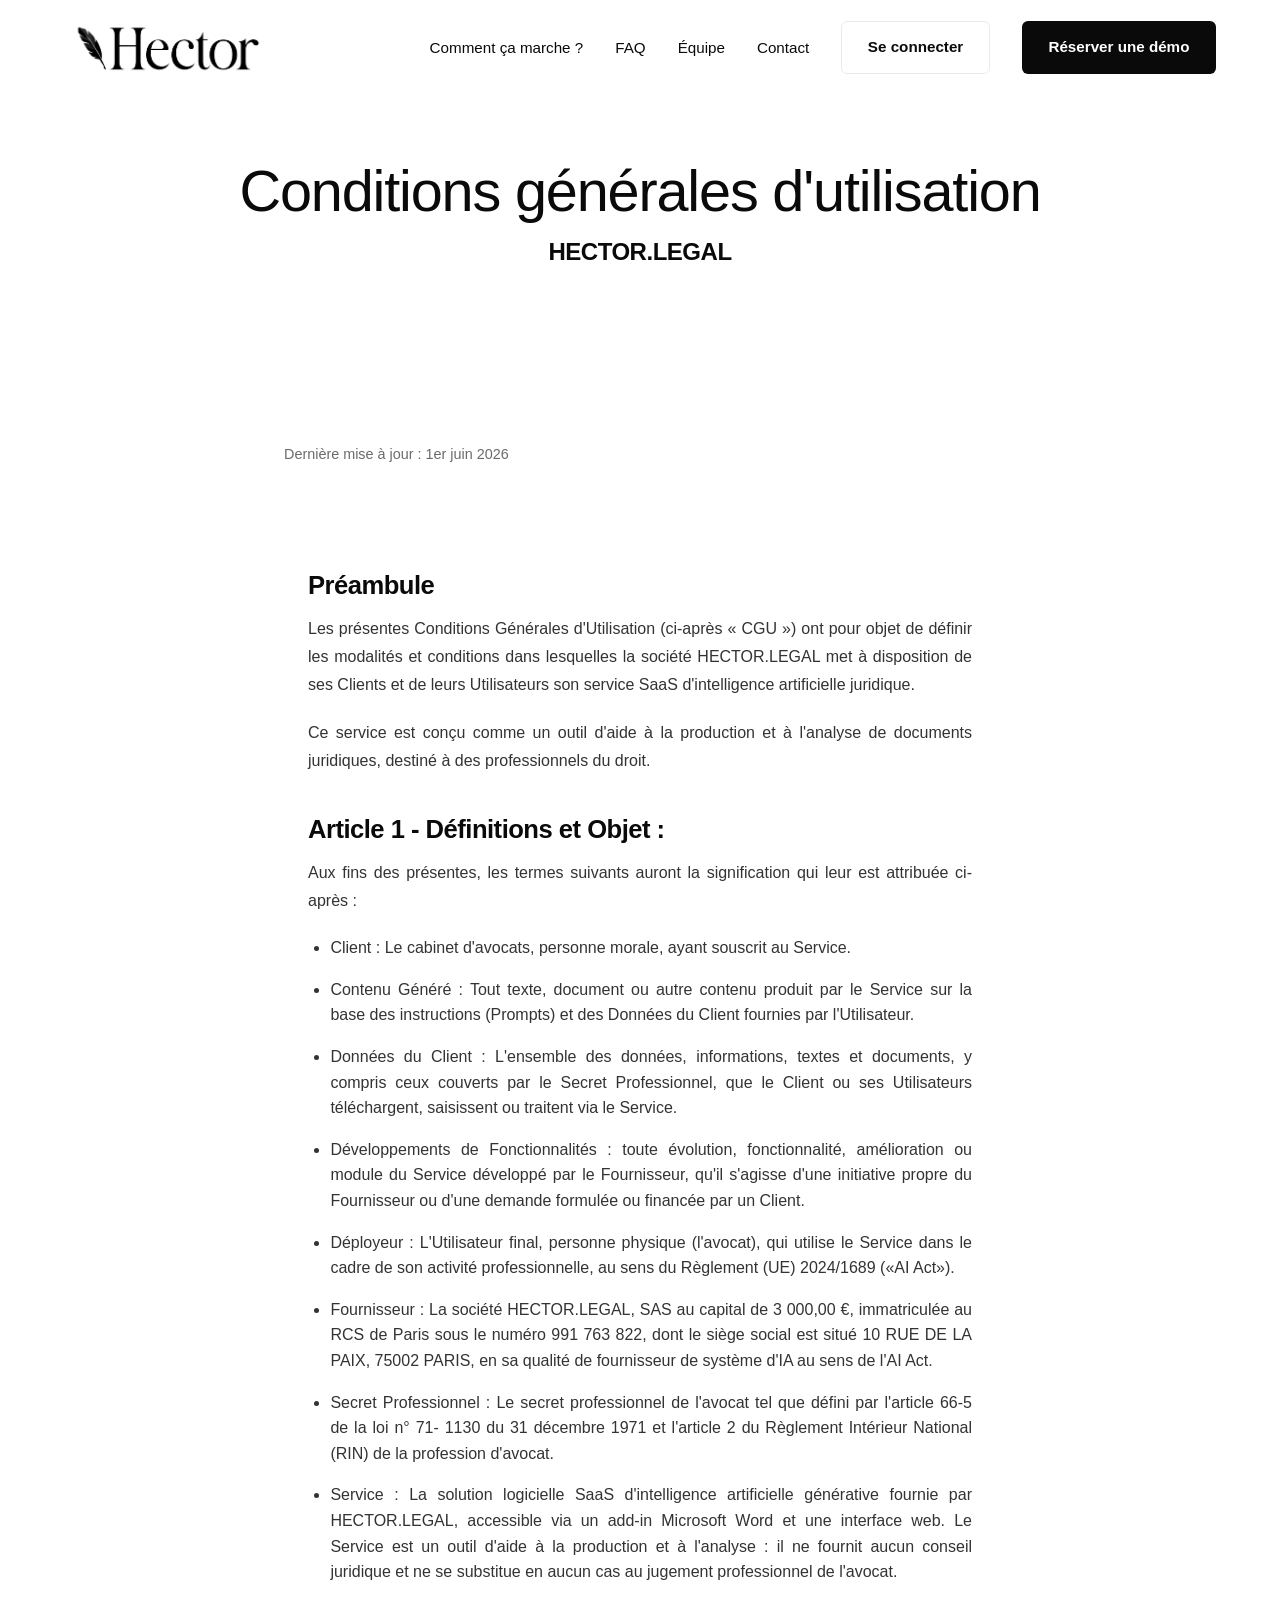
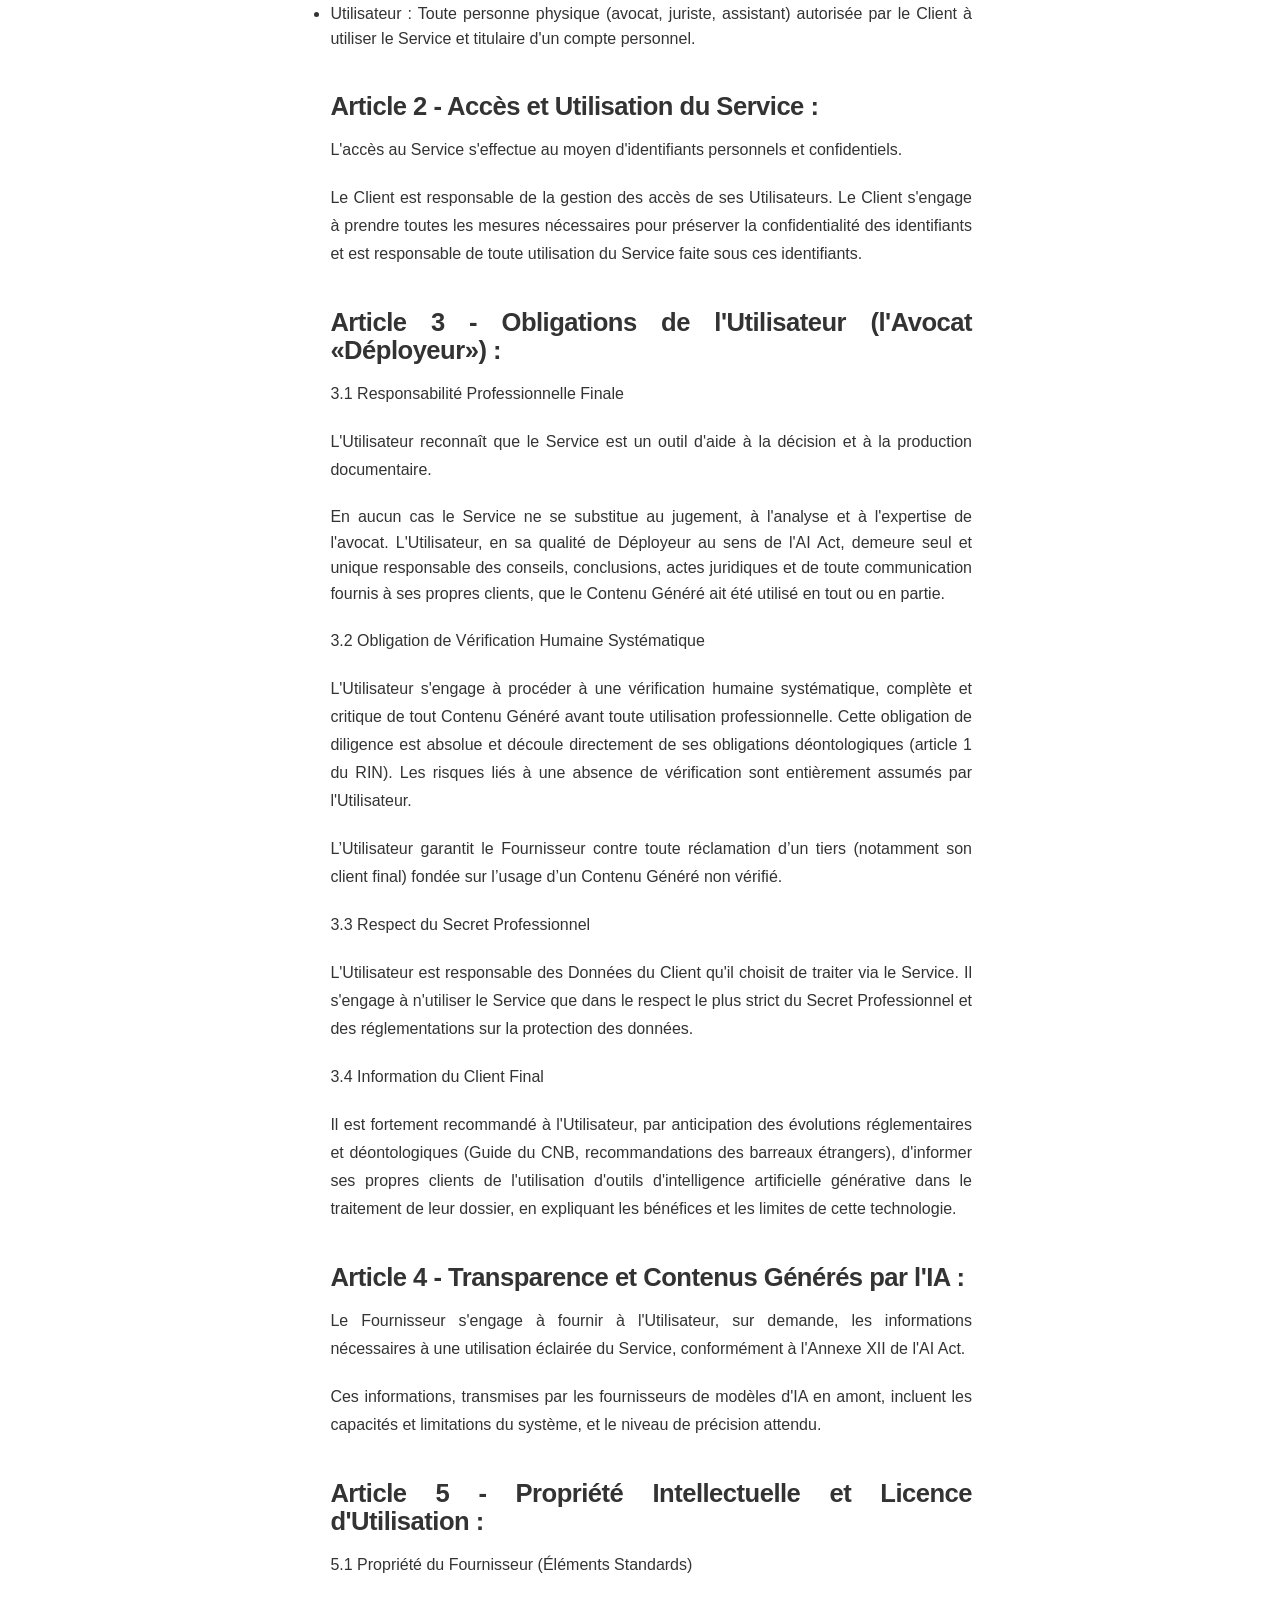
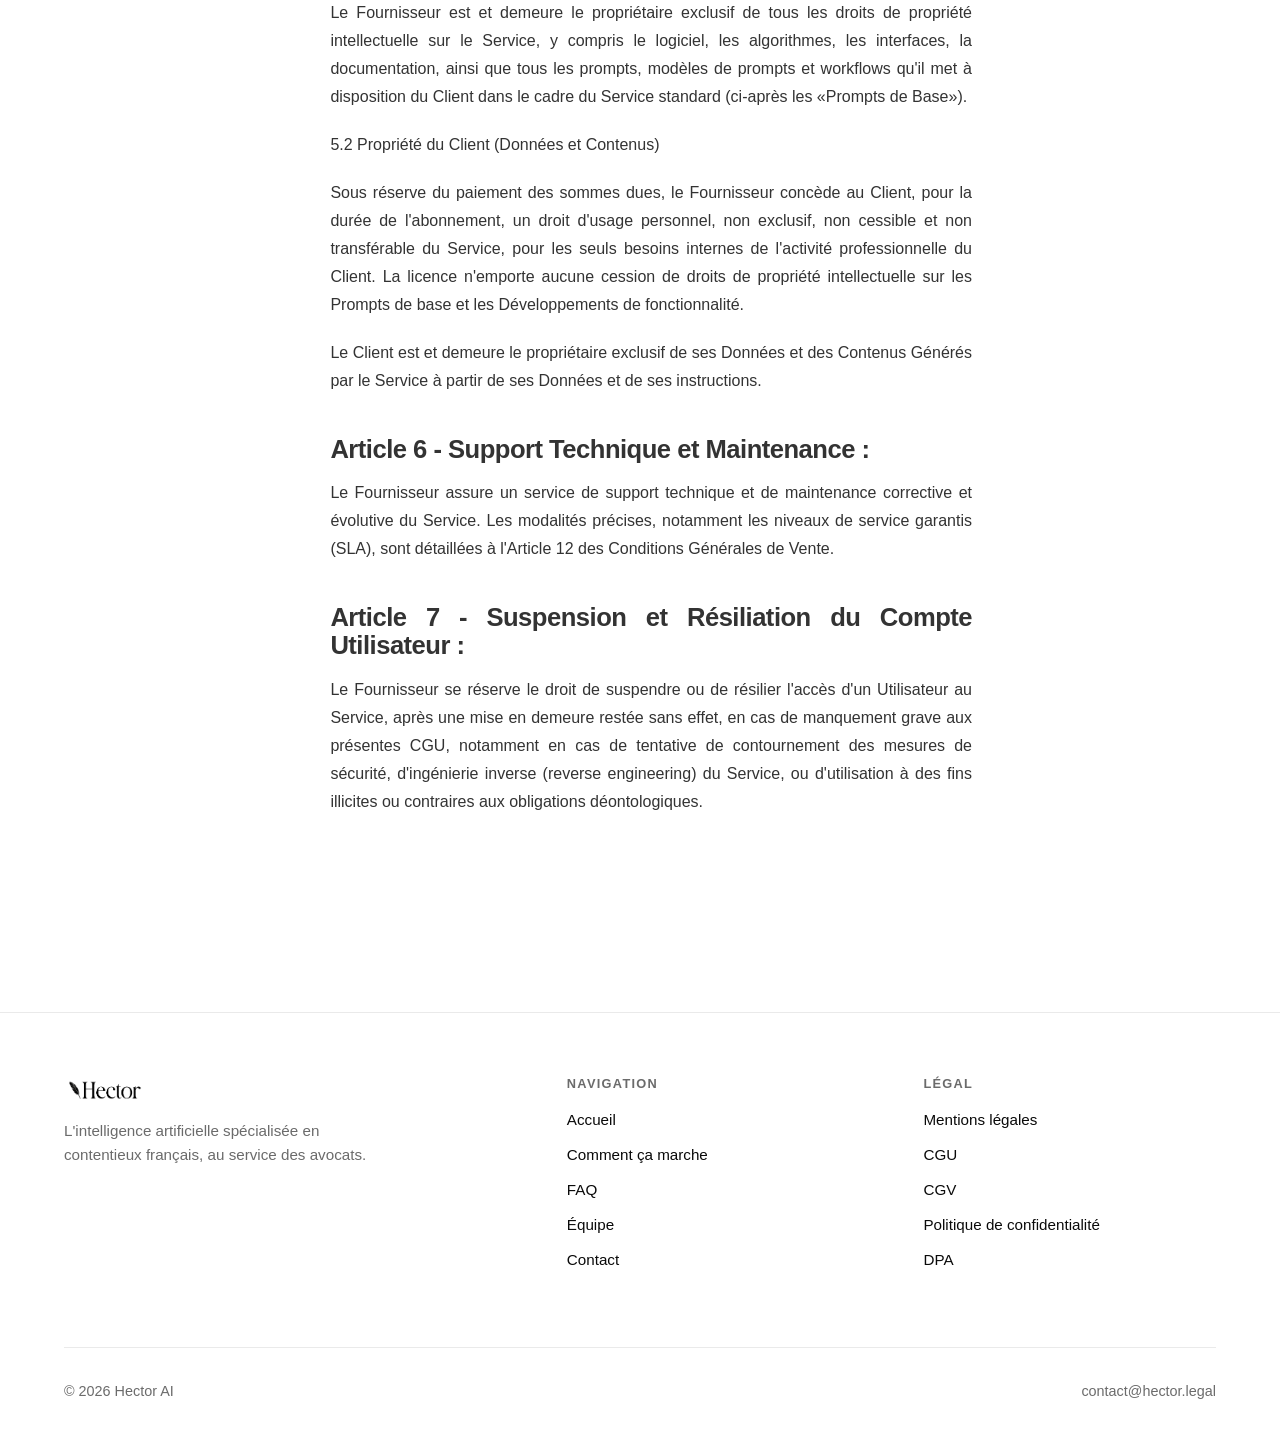
==== cgu.html @ a858e57a "Logo footer + favicon = logo.png partout ; bouton Se connecter sur toutes les pages ; fonds beige (c" ====
<!DOCTYPE html>
<html lang="fr">
<head>
  <meta charset="UTF-8" />
  <meta name="viewport" content="width=device-width, initial-scale=1.0" />
  <title>Conditions générales d'utilisation — Hector AI</title>
  <meta name="description" content="Conditions générales d'utilisation (CGU) d'Hector AI." />

  <link rel="preconnect" href="https://api.fontshare.com" crossorigin />
  <link rel="stylesheet" href="https://api.fontshare.com/v2/css?f[]=cabinet-grotesk@400,700&f[]=satoshi@500&display=swap" />
  <link rel="stylesheet" href="css/styles.css?v=19" />
  <link rel="icon" href="assets/img/logo.png" type="image/png" />
</head>
<body class="titres-gras">

  <!-- HEADER -->
  <header class="site-header">
    <div class="container header-inner">
      <a class="header-logo" href="index.html" aria-label="Accueil Hector AI">
        <img src="assets/img/logo.png?v=3" alt="Hector AI" />
      </a>
      <nav class="main-nav" aria-label="Navigation principale">
        <ul class="nav-links">
          <li><a href="comment-ca-marche.html">Comment ça marche ?</a></li>
          <li><a href="faq.html">FAQ</a></li>
          <li><a href="equipe.html">Équipe</a></li>
          <li><a href="contact.html">Contact</a></li>
        </ul>
        <a class="btn btn-secondary" href="https://www.app.hector.legal/auth">Se connecter</a>
        <a class="btn btn-primary" href="https://calendly.com/benoit_raillard/demo?month=2026-06" target="_blank" rel="noopener">Réserver une démo</a>
      </nav>
      <button class="nav-toggle" aria-label="Ouvrir le menu" aria-expanded="false">
        <span></span><span></span><span></span>
      </button>
    </div>
  </header>

  <main class="page-main">

    <section class="page-hero">
      <div class="container">
        <h1>Conditions générales d'utilisation</h1>
        <h2>HECTOR.LEGAL</h2>

      </div>
    </section>

    <section class="section">
      <div class="container">
        <article class="legal-content">
          <p class="last-update">Dernière mise à jour&nbsp;: 1er juin 2026</p>

          <div class="legal-content">

 
      
<h2>Préambule</h2>
<p>Les présentes Conditions Générales d'Utilisation (ci-après « CGU ») ont pour objet de définir les modalités et conditions dans lesquelles la société HECTOR.LEGAL met à disposition de ses Clients et de leurs Utilisateurs son service SaaS d'intelligence artificielle juridique.</p> 

<p>Ce service est conçu comme un outil d'aide à la production et à l'analyse de documents juridiques, destiné à des professionnels du droit.</p>

<h2>Article 1 - Définitions et Objet :</h2>
<p>Aux fins des présentes, les termes suivants auront la signification qui leur est attribuée ci-après :</p>

<ul><li>Client : Le cabinet d'avocats, personne morale, ayant souscrit au Service.

</li><li>Contenu Généré : Tout texte, document ou autre contenu produit par le Service sur la base des instructions (Prompts) et des Données du Client fournies par l'Utilisateur.

</li><li>Données du Client : L'ensemble des données, informations, textes et documents, y compris ceux couverts par le Secret Professionnel, que le Client ou ses Utilisateurs téléchargent, saisissent ou traitent via le Service.

</li><li>Développements de Fonctionnalités : toute évolution, fonctionnalité, amélioration ou module du Service développé par le Fournisseur, qu'il s'agisse d'une initiative propre du Fournisseur ou d'une demande formulée ou financée par un Client.

</li><li>Déployeur : L'Utilisateur final, personne physique (l'avocat), qui utilise le Service dans le cadre de son activité professionnelle, au sens du Règlement (UE) 2024/1689 («AI Act»).

</li><li>Fournisseur : La société HECTOR.LEGAL, SAS au capital de 3 000,00 €, immatriculée au RCS de Paris sous le numéro 991 763 822, dont le siège social est situé 10 RUE DE LA PAIX, 75002 PARIS, en sa qualité de fournisseur de système d'IA au sens de l'AI Act.

</li><li>Secret Professionnel : Le secret professionnel de l'avocat tel que défini par l'article 66-5 de la loi n° 71- 1130 du 31 décembre 1971 et l'article 2 du Règlement Intérieur National (RIN) de la profession d'avocat.

</li><li>Service : La solution logicielle SaaS d'intelligence artificielle générative fournie par HECTOR.LEGAL, accessible via un add-in Microsoft Word et une interface web.
Le Service est un outil d'aide à la production et à l'analyse : il ne fournit aucun conseil juridique et ne se substitue en aucun cas au jugement professionnel de l'avocat.

</li><li>Utilisateur : Toute personne physique (avocat, juriste, assistant) autorisée par le Client à utiliser le Service et titulaire d'un compte personnel.



<h2>Article 2 - Accès et Utilisation du Service :</h2>
<p>L'accès au Service s'effectue au moyen d'identifiants personnels et confidentiels.</p>

<p>Le Client est responsable de la gestion des accès de ses Utilisateurs. Le Client s'engage à prendre toutes les mesures nécessaires pour préserver la confidentialité des identifiants et est responsable de toute utilisation du Service faite sous ces identifiants.</p>

<h2>Article 3 - Obligations de l'Utilisateur (l'Avocat «Déployeur») :</h2>
<p>3.1 Responsabilité Professionnelle Finale</p>

<p>L'Utilisateur reconnaît que le Service est un outil d'aide à la décision et à la production documentaire.</p>

</p>En aucun cas le Service ne se substitue au jugement, à l'analyse et à l'expertise de l'avocat. L'Utilisateur, en sa qualité de Déployeur au sens de l'AI Act, demeure seul et unique responsable des conseils, conclusions, actes juridiques et de toute communication fournis à ses propres clients, que le Contenu Généré ait été utilisé en tout ou en partie.</p>

<p>3.2 Obligation de Vérification Humaine Systématique</p>

<p>L'Utilisateur s'engage à procéder à une vérification humaine systématique, complète et critique de tout Contenu Généré avant toute utilisation professionnelle. 
Cette obligation de diligence est absolue et découle directement de ses obligations déontologiques (article 1 du RIN). Les risques liés à une absence de vérification sont entièrement assumés par l'Utilisateur.</p>

<p>L’Utilisateur garantit le Fournisseur contre toute réclamation d’un tiers (notamment son client final) fondée sur l’usage d’un Contenu Généré non vérifié.</p>

<p>3.3 Respect du Secret Professionnel</p>

<p>L'Utilisateur est responsable des Données du Client qu'il choisit de traiter via le Service. Il s'engage à n'utiliser le Service que dans le respect le plus strict du Secret Professionnel et des réglementations sur la protection des données.</p>

<p>3.4 Information du Client Final</p>

<p>Il est fortement recommandé à l'Utilisateur, par anticipation des évolutions réglementaires et déontologiques (Guide du CNB, recommandations des barreaux étrangers), d'informer ses propres clients de l'utilisation d'outils d'intelligence artificielle générative dans le traitement de leur dossier, en expliquant les bénéfices et les limites de cette technologie.</p>

 <h2>Article 4 - Transparence et Contenus Générés par l'IA : </h2>
<p>Le Fournisseur s'engage à fournir à l'Utilisateur, sur demande, les informations nécessaires à une utilisation éclairée du Service, conformément à l'Annexe XII de l'AI Act.</p>

<p>Ces informations, transmises par les fournisseurs de modèles d'IA en amont, incluent les capacités et limitations du système, et le niveau de précision attendu.</p>


 <h2>Article 5 - Propriété Intellectuelle et Licence d'Utilisation : </h2>
<p>5.1 Propriété du Fournisseur (Éléments Standards)</p>

<p>Le Fournisseur est et demeure le propriétaire exclusif de tous les droits de propriété intellectuelle sur le Service, y compris le logiciel, les algorithmes, les interfaces, la documentation, ainsi que tous les prompts, modèles de prompts et workflows qu'il met à disposition du Client dans le cadre du Service standard (ci-après les «Prompts de Base»).</p>

<p>5.2 Propriété du Client (Données et Contenus)</p>

<p>Sous réserve du paiement des sommes dues, le Fournisseur concède au Client, pour la durée de l'abonnement, un droit d'usage personnel, non exclusif, non cessible et non transférable du Service, pour les seuls besoins internes de l'activité professionnelle du Client. La licence n'emporte aucune cession de droits de propriété intellectuelle sur les Prompts de base et les Développements de fonctionnalité.</p> 

<p>Le Client est et demeure le propriétaire exclusif de ses Données et des Contenus Générés par le Service à partir de ses Données et de ses instructions.</p>

<h2>Article 6 - Support Technique et Maintenance :</h2>
<p>Le Fournisseur assure un service de support technique et de maintenance corrective et évolutive du Service. Les modalités précises, notamment les niveaux de service garantis (SLA), sont détaillées à l'Article 12 des Conditions Générales de Vente.</p>

<h2>Article 7 - Suspension et Résiliation du Compte Utilisateur :</h2>
<p>Le Fournisseur se réserve le droit de suspendre ou de résilier l'accès d'un Utilisateur au Service, après une mise en demeure restée sans effet, en cas de manquement grave aux présentes CGU, notamment en cas de tentative de contournement des mesures de sécurité, d'ingénierie inverse (reverse engineering) du Service, ou d'utilisation à des fins illicites ou contraires aux obligations déontologiques.</p>
    </div>    

        </article>
      </div>
    </section>

  </main>

  <!-- FOOTER -->
  <footer class="site-footer">
    <div class="container">
      <div class="footer-top">
        <div class="footer-brand">
          <a class="footer-logo" href="index.html" aria-label="Accueil Hector AI">
            <img src="assets/img/logo.png?v=3" alt="Hector AI" />
          </a>
          <p>L'intelligence artificielle spécialisée en contentieux français, au service des avocats.</p>
        </div>
        <div class="footer-col">
          <h4>Navigation</h4>
          <ul>
            <li><a href="index.html">Accueil</a></li>
            <li><a href="comment-ca-marche.html">Comment ça marche</a></li>
            <li><a href="faq.html">FAQ</a></li>
            <li><a href="equipe.html">Équipe</a></li>
            <li><a href="contact.html">Contact</a></li>
          </ul>
        </div>
        <div class="footer-col">
          <h4>Légal</h4>
          <ul>
            <li><a href="mentions-legales.html">Mentions légales</a></li>
            <li><a href="cgu.html">CGU</a></li>
            <li><a href="cgv.html">CGV</a></li>
            <li><a href="politique-confidentialite.html">Politique de confidentialité</a></li>
            <li><a href="dpa.html">DPA</a></li>
          </ul>
        </div>
      </div>
      <div class="footer-bottom">
        <span>© 2026 Hector AI</span>
        <a href="mailto:contact@hector.legal">contact@hector.legal</a>
      </div>
    </div>
  </footer>

  <script src="js/main.js"></script>
</body>
</html>
---- css/styles.css ----
/* ==========================================================================
   HECTOR AI — Feuille de styles unique
   --------------------------------------------------------------------------
   Organisation du fichier :
     1.  Variables globales (:root) — couleurs, polices, espacements
     2.  Réinitialisation & styles de base
     3.  Utilitaires (conteneur, boutons, titres de section…)
     4.  Header (en-tête fixe + menu mobile)
     5.  Footer (pied de page)
     6.  Hero (bannière plein écran de l'accueil)
     7.  Bandeau de garanties
     8.  Sections de contenu (intro, chiffres, fonctionnalités…)
     9.  Section sécurité & confidentialité
     10. Appel à l'action (CTA)
     11. Pages intérieures (gabarits communs)
     12. Composants : onglets, accordéon FAQ, équipe, contact, vidéos
     13. Animations d'apparition au scroll
     14. Media queries (responsive) regroupées en fin de fichier
   ========================================================================== */


/* ==========================================================================
   1. VARIABLES GLOBALES
   On centralise ici TOUTES les valeurs réutilisées (couleurs, polices,
   espacements). Pour changer l'identité visuelle du site, il suffit de
   modifier ces variables : tout le reste se met à jour automatiquement.
   ========================================================================== */
:root {
  /* --- Couleurs (palette monochrome noir & blanc) --- */
  --color-bg: #ffffff;            /* Fond principal : blanc */
  --color-text: #0a0a0a;          /* Texte principal : noir profond */
  --color-text-muted: #6b6b6b;    /* Texte secondaire / discret : gris */
  --color-border: #eaeaea;        /* Bordures très légères */
  --color-bg-soft: #f7f7f7;       /* Fond légèrement teinté (placeholders, cartes) */
  --color-inverse-bg: #0a0a0a;    /* Fond sombre (sections inversées) */
  --color-inverse-text: #ffffff;  /* Texte sur fond sombre */

  /* --- Polices ---
     "Cabinet Grotesk" pour les titres, "Satoshi" pour le corps de texte.
     Les deux sont chargées via Fontshare (voir le <link> dans le <head>). */
  --font-title: "Cabinet Grotesk", -apple-system, BlinkMacSystemFont, sans-serif;
  --font-body: "Satoshi", -apple-system, BlinkMacSystemFont, "Segoe UI", sans-serif;

  /* --- Graisses de police --- */
  --weight-body: 500;   /* Satoshi Medium */
  --weight-title: 400;  /* Cabinet Regular */

  /* --- Échelle d'espacements (multiples cohérents) --- */
  --space-xs: 0.5rem;   /*  8px */
  --space-sm: 1rem;     /* 16px */
  --space-md: 2rem;     /* 32px */
  --space-lg: 4rem;     /* 64px */
  --space-xl: 7rem;     /* 112px — respiration des grandes sections */

  /* --- Largeur maximale du contenu & gouttières --- */
  --container-width: 1200px;
  --container-pad: 1.5rem;  /* marge intérieure latérale sur mobile */

  /* --- Rayons d'arrondi --- */
  --radius-sm: 6px;
  --radius-md: 12px;

  /* --- Hauteur du header (sert à compenser le décalage des ancres) --- */
  --header-height: 96px;

  /* --- Transitions douces réutilisées partout --- */
  --transition-fast: 0.2s ease;
  --transition-smooth: 0.4s cubic-bezier(0.16, 1, 0.3, 1);
}


/* ==========================================================================
   2. RÉINITIALISATION & STYLES DE BASE
   ========================================================================== */

/* Modèle de boîte cohérent + suppression des marges par défaut */
*,
*::before,
*::after {
  box-sizing: border-box;
  margin: 0;
  padding: 0;
}

html {
  /* Défilement fluide pour les ancres internes (#section) */
  scroll-behavior: smooth;
  /* Décale les ancres pour qu'elles n'apparaissent pas sous le header fixe */
  scroll-padding-top: var(--header-height);
  -webkit-text-size-adjust: 100%;
}

body {
  font-family: var(--font-body);
  font-weight: var(--weight-body);
  color: var(--color-text);
  background-color: var(--color-bg);
  line-height: 1.6;
  font-size: 1rem;
  -webkit-font-smoothing: antialiased;
  -moz-osx-font-smoothing: grayscale;
}

/* Titres : police Clash Display, interlignes resserrés */
h1, h2, h3, h4 {
  font-family: var(--font-title);
  font-weight: var(--weight-title);
  line-height: 1.1;
  letter-spacing: -0.02em;
}

/* Titres <h2> en gras sur les pages juridiques + FAQ
   (la graisse 700 de Cabinet Grotesk est chargée dans le <head> de ces pages) */
.titres-gras h2 {
  font-weight: 700;
}

a {
  color: inherit;
  text-decoration: none;
  transition: color var(--transition-fast), opacity var(--transition-fast);
}

img,
video,
svg {
  max-width: 100%;
  display: block;
}

ul {
  list-style: none;
}

/* Accessibilité : style de focus visible et cohérent au clavier */
a:focus-visible,
button:focus-visible {
  outline: 2px solid var(--color-text);
  outline-offset: 3px;
  border-radius: 2px;
}


/* ==========================================================================
   3. UTILITAIRES
   ========================================================================== */

/* Conteneur centré à largeur maximale */
.container {
  width: 100%;
  max-width: var(--container-width);
  margin-inline: auto;
  padding-inline: var(--container-pad);
}

/* Espacement vertical standard d'une section */
.section {
  padding-block: var(--space-xl);
}

/* Surtitre discret (eyebrow) au-dessus des titres de section */
.eyebrow {
  display: inline-block;
  font-family: var(--font-body);
  font-size: 0.8rem;
  font-weight: 600;
  letter-spacing: 0.15em;
  text-transform: uppercase;
  color: var(--color-text-muted);
  margin-bottom: var(--space-sm);
}

/* En-tête de section centré (titre + sous-titre) */
.section-head {
  max-width: 720px;
  margin: 0 auto var(--space-lg);
  text-align: center;
}

.section-head h2 {
  font-size: clamp(2rem, 4vw, 3rem);
  margin-bottom: var(--space-sm);
}

.section-head p {
  color: var(--color-text-muted);
  font-size: 1.125rem;
}

/* --- Boutons --- */
.btn {
  display: inline-block;
  font-family: var(--font-body);
  font-weight: 600;
  font-size: 0.95rem;
  padding: 0.85rem 1.6rem;
  border-radius: var(--radius-sm);
  border: 1px solid transparent;
  cursor: pointer;
  transition: transform var(--transition-fast), background-color var(--transition-fast),
              color var(--transition-fast), opacity var(--transition-fast);
  white-space: nowrap;
}

/* Bouton principal : fond noir, texte blanc */
.btn-primary {
  background-color: var(--color-text);
  color: var(--color-inverse-text);
}
.btn-primary:hover {
  transform: translateY(-2px);
  opacity: 0.9;
}

/* Bouton secondaire : contour léger */
.btn-secondary {
  background-color: transparent;
  color: var(--color-text);
  border-color: var(--color-border);
}
.btn-secondary:hover {
  border-color: var(--color-text);
  transform: translateY(-2px);
}

/* Variante des boutons sur fond sombre (hero, CTA inversé) */
.btn-on-dark.btn-primary {
  background-color: #ffffff;
  color: #0a0a0a;
}
.btn-on-dark.btn-secondary {
  color: #ffffff;
  border-color: rgba(255, 255, 255, 0.4);
}
.btn-on-dark.btn-secondary:hover {
  border-color: #ffffff;
}

/* Lien texte avec petite flèche, souligné au survol */
.text-link {
  display: inline-flex;
  align-items: center;
  gap: 0.4rem;
  font-weight: 600;
  border-bottom: 1px solid transparent;
  transition: border-color var(--transition-fast);
}
.text-link:hover {
  border-bottom-color: currentColor;
}

/* Masque visuellement un élément tout en le gardant lisible par les
   lecteurs d'écran (accessibilité) */
.visually-hidden {
  position: absolute;
  width: 1px;
  height: 1px;
  padding: 0;
  margin: -1px;
  overflow: hidden;
  clip: rect(0, 0, 0, 0);
  white-space: nowrap;
  border: 0;
}


/* ==========================================================================
   4. HEADER (en-tête fixe translucide)
   ========================================================================== */
.site-header {
  position: fixed;
  top: 0;
  left: 0;
  right: 0;
  z-index: 1000;
  height: var(--header-height);
  /* Fond blanc translucide avec effet de flou (verre dépoli) */
  background-color: rgba(255, 255, 255, 0.7);
  -webkit-backdrop-filter: blur(12px);
  backdrop-filter: blur(12px);
  border-bottom: 1px solid transparent;
  transition: border-color var(--transition-fast),
              background-color var(--transition-fast),
              box-shadow var(--transition-fast);
}

/* Classe ajoutée par le JS quand on défile : le header se "densifie" */
.site-header.is-scrolled {
  background-color: rgba(255, 255, 255, 0.9);
  border-bottom-color: var(--color-border);
  box-shadow: 0 1px 20px rgba(0, 0, 0, 0.03);
}

/* --------------------------------------------------------------------------
   HEADER TRANSPARENT par-dessus la vidéo du hero (page d'accueil uniquement).
   La classe .site-header--transparent est ajoutée au <header> dans index.html.
   Tant qu'on n'a pas défilé au-delà du hero (le JS gère la classe .is-scrolled),
   le header est transparent et son contenu passe en blanc pour rester lisible
   sur la vidéo. Une fois le hero dépassé, il redevient le header blanc normal.
   -------------------------------------------------------------------------- */
.site-header--transparent:not(.is-scrolled) {
  /* Bandeau totalement transparent par-dessus la vidéo (aucun fond ni flou).
     Seuls le logo et les liens (en blanc) restent visibles. */
  background-color: transparent;
  -webkit-backdrop-filter: none;
  backdrop-filter: none;
  border-bottom-color: transparent;
  box-shadow: none;
}
/* Logo et barres du hamburger en blanc sur la vidéo (mobile inclus) */
.site-header--transparent:not(.is-scrolled) .header-logo img {
  filter: brightness(0) invert(1);
}
.site-header--transparent:not(.is-scrolled) .logo-text {
  color: #ffffff;
}
.site-header--transparent:not(.is-scrolled) .nav-toggle span {
  background-color: #ffffff;
}
/* Liens et bouton en blanc UNIQUEMENT sur grand écran. Sur mobile, le menu
   s'ouvre dans un panneau blanc : on y garde donc le texte foncé par défaut. */
@media (min-width: 721px) {
  .site-header--transparent:not(.is-scrolled) .nav-links a {
    color: #ffffff;
  }
  .site-header--transparent:not(.is-scrolled) .nav-links a:hover {
    color: rgba(255, 255, 255, 0.7);
  }
  .site-header--transparent:not(.is-scrolled) .btn-primary {
    background-color: #ffffff;
    color: #0a0a0a;
  }
  /* Bouton secondaire (Se connecter) en blanc sur la vidéo du hero */
  .site-header--transparent:not(.is-scrolled) .btn-secondary {
    color: #ffffff;
    border-color: rgba(255, 255, 255, 0.45);
  }
  .site-header--transparent:not(.is-scrolled) .btn-secondary:hover {
    border-color: #ffffff;
  }
}

.header-inner {
  height: 100%;
  display: flex;
  align-items: center;
  justify-content: space-between;
}

/* Logo dans le header */
.header-logo img {
  /* Un peu plus petit que la hauteur du bandeau (marge haut/bas plus généreuse) */
  height: calc(var(--header-height) - 30px);
  width: auto;
  transition: filter var(--transition-fast);
}
/* Repli texte si le logo SVG n'est pas encore fourni */
.header-logo .logo-text {
  font-family: var(--font-title);
  font-weight: var(--weight-title);
  font-size: 1.4rem;
}

/* Navigation principale (desktop) */
.main-nav {
  display: flex;
  align-items: center;
  gap: var(--space-md);
}

.nav-links {
  display: flex;
  align-items: center;
  gap: var(--space-md);
}

.nav-links a {
  font-size: 0.95rem;
  color: var(--color-text);
}
.nav-links a:hover {
  color: var(--color-text-muted);
}

/* Bouton hamburger (caché sur desktop, affiché sur mobile) */
.nav-toggle {
  display: none;
  flex-direction: column;
  justify-content: center;
  gap: 5px;
  width: 44px;
  height: 44px;
  background: none;
  border: none;
  cursor: pointer;
}
.nav-toggle span {
  display: block;
  width: 22px;
  height: 2px;
  background-color: var(--color-text);
  transition: transform var(--transition-fast), opacity var(--transition-fast);
}
/* Transformation en croix quand le menu est ouvert */
.nav-toggle[aria-expanded="true"] span:nth-child(1) {
  transform: translateY(7px) rotate(45deg);
}
.nav-toggle[aria-expanded="true"] span:nth-child(2) {
  opacity: 0;
}
.nav-toggle[aria-expanded="true"] span:nth-child(3) {
  transform: translateY(-7px) rotate(-45deg);
}


/* ==========================================================================
   5. FOOTER (pied de page)
   ========================================================================== */
.site-footer {
  border-top: 1px solid var(--color-border);
  padding-block: var(--space-lg) var(--space-md);
}

.footer-top {
  display: grid;
  grid-template-columns: 1.5fr 1fr 1fr;
  gap: var(--space-lg);
  margin-bottom: var(--space-lg);
}

.footer-brand .footer-logo img {
  height: 26px;
  margin-bottom: var(--space-sm);
}
.footer-brand .logo-text {
  font-family: var(--font-title);
  font-weight: var(--weight-title);
  font-size: 1.3rem;
  display: inline-block;
  margin-bottom: var(--space-sm);
}
.footer-brand p {
  color: var(--color-text-muted);
  max-width: 320px;
  font-size: 0.95rem;
}

.footer-col h4 {
  font-family: var(--font-body);
  font-size: 0.8rem;
  font-weight: 600;
  letter-spacing: 0.1em;
  text-transform: uppercase;
  color: var(--color-text-muted);
  margin-bottom: var(--space-sm);
}
.footer-col ul li {
  margin-bottom: 0.6rem;
}
.footer-col ul li a {
  font-size: 0.95rem;
  color: var(--color-text);
}
.footer-col ul li a:hover {
  color: var(--color-text-muted);
}

.footer-bottom {
  display: flex;
  flex-wrap: wrap;
  gap: var(--space-sm);
  justify-content: space-between;
  align-items: center;
  padding-top: var(--space-md);
  border-top: 1px solid var(--color-border);
  color: var(--color-text-muted);
  font-size: 0.9rem;
}
.footer-bottom a:hover {
  color: var(--color-text);
}


/* ==========================================================================
   6. HERO (bannière plein écran de l'accueil)
   ========================================================================== */
.hero {
  position: relative;
  min-height: 100vh;
  display: flex;
  align-items: center;
  justify-content: center;
  text-align: center;
  overflow: hidden;           /* masque le débordement du zoom Ken Burns */
  color: var(--color-inverse-text);
}

/* Média de fond (photo ou vidéo) qui remplit tout le cadre */
.hero-media {
  position: absolute;
  inset: 0;
  z-index: 0;
  /* Fond sombre affiché instantanément le temps que la vidéo se charge
     (évite un hero vide/blanc pendant le téléchargement). */
  background-color: #0a0a0a;
}
.hero-media img,
.hero-media video {
  width: 100%;
  height: 100%;
  object-fit: cover;
  /* Animation "Ken Burns" : zoom lent et continu (~20s, en boucle) */
  animation: kenburns 20s ease-in-out infinite alternate;
}

/* Animation de zoom progressif type Ken Burns */
@keyframes kenburns {
  from { transform: scale(1); }
  to   { transform: scale(1.12); }
}

/* (a) Couche "grain de film" : texture de bruit légère via SVG en data-URI.
   feTurbulence génère du bruit ; on l'applique en faible opacité par-dessus. */
.hero-grain {
  position: absolute;
  inset: 0;
  z-index: 1;
  pointer-events: none;
  opacity: 0.12;
  background-image: url("data:image/svg+xml,%3Csvg xmlns='http://www.w3.org/2000/svg' width='160' height='160'%3E%3Cfilter id='n'%3E%3CfeTurbulence type='fractalNoise' baseFrequency='0.8' numOctaves='3' stitchTiles='stitch'/%3E%3C/filter%3E%3Crect width='100%25' height='100%25' filter='url(%23n)'/%3E%3C/svg%3E");
}

/* (c) Dégradé sombre par-dessus le média pour garder le texte blanc lisible */
.hero-overlay {
  position: absolute;
  inset: 0;
  z-index: 2;
  background: linear-gradient(
    180deg,
    rgba(10, 10, 10, 0.55) 0%,
    rgba(10, 10, 10, 0.35) 45%,
    rgba(10, 10, 10, 0.65) 100%
  );
}

/* Contenu textuel du hero, au-dessus de toutes les couches */
.hero-content {
  position: relative;
  z-index: 3;
  max-width: 820px;
  padding-inline: var(--container-pad);
}

/* Logo blanc centré dans le hero */
.hero-logo {
  height: 4.5cm;
  width: auto;
  /* Plume rapprochée encore plus du titre (chevauchement léger) */
  margin: 0 auto -0.8rem;
  /* Filtre pour forcer la plume (souvent noire) en blanc dans le hero */
  filter: brightness(0) invert(1);
  /* Retourne la plume vers la droite (miroir horizontal) */
  transform: scaleX(-1);
}
.hero-logo-text {
  font-family: var(--font-title);
  font-weight: var(--weight-title);
  font-size: 1.6rem;
  display: block;
  margin-bottom: var(--space-md);
}

.hero h1 {
  font-size: clamp(2.8rem, 7vw, 5.5rem);
  font-weight: 700;
  margin-bottom: var(--space-md);
}

.hero-subtitle {
  font-size: clamp(1.05rem, 2vw, 1.3rem);
  color: rgba(255, 255, 255, 0.85);
  max-width: 640px;
  margin: 0 auto var(--space-lg);
}

.hero-actions {
  display: flex;
  flex-wrap: wrap;
  gap: var(--space-sm);
  justify-content: center;
  align-items: center;
}


/* ==========================================================================
   7. BANDEAU DE GARANTIES (fine bande sous le hero)
   ========================================================================== */
.guarantees {
  padding-block: var(--space-sm);
}
.guarantees-list {
  display: flex;
  flex-wrap: wrap;
  justify-content: center;
  align-items: center;
  gap: 0.4rem 1.2rem;
  font-size: 0.85rem;
  color: var(--color-text-muted);
  text-align: center;
}
/* Petit point séparateur entre chaque garantie */
.guarantees-list li {
  display: flex;
  align-items: center;
}
.guarantees-list li:not(:last-child)::after {
  content: "·";
  margin-left: 1.2rem;
  color: var(--color-border);
}


/* ==========================================================================
   8. SECTIONS DE CONTENU
   ========================================================================== */

/* --- Section introduction (texte centré aéré) --- */
.intro {
  text-align: center;
}
.intro p {
  max-width: 820px;
  margin: 0 auto;
  font-size: clamp(1.3rem, 2.5vw, 1.9rem);
  font-family: var(--font-title);
  font-weight: 500;
  line-height: 1.4;
  letter-spacing: -0.01em;
}

/* --- Chiffres clés (3 colonnes) --- */
.stats {
  /* Fond beige clair pour distinguer la section des chiffres */
  background-color: #f6f2ea;
  /* Un peu plus d'air au-dessus et en dessous des chiffres */
  padding-block: calc(var(--space-xl) + var(--space-md));
}
.stats-grid {
  display: grid;
  grid-template-columns: repeat(3, 1fr);
  gap: var(--space-md);
  text-align: center;
}
.stat-number {
  font-family: var(--font-title);
  font-weight: 700;
  /* Taille un peu réduite et limitée pour que « + de 270 000 » tienne en entier */
  font-size: clamp(2.5rem, 5vw, 3.75rem);
  line-height: 1;
  margin-bottom: var(--space-xs);
  /* Empêche le chiffre d'être coupé sur deux lignes */
  white-space: nowrap;
}
.stat-label {
  color: var(--color-text-muted);
  font-size: 1.05rem;
}

/* --- Section fonctionnalités (onglets) --- */
.features .tabs {
  display: flex;
  justify-content: center;
  gap: var(--space-xs);
  margin-bottom: var(--space-lg);
  border-bottom: 1px solid var(--color-border);
}
.tab-btn {
  background: none;
  border: none;
  font-family: var(--font-body);
  font-weight: 600;
  font-size: 1.05rem;
  color: var(--color-text-muted);
  padding: var(--space-sm) var(--space-md);
  cursor: pointer;
  position: relative;
  transition: color var(--transition-fast);
}
.tab-btn:hover {
  color: var(--color-text);
}
/* Onglet actif : texte noir + barre noire dessous */
.tab-btn[aria-selected="true"] {
  color: var(--color-text);
}
.tab-btn[aria-selected="true"]::after {
  content: "";
  position: absolute;
  left: 0;
  right: 0;
  bottom: -1px;
  height: 2px;
  background-color: var(--color-text);
}

/* Panneaux d'onglets : masqués par défaut, transition douce à l'affichage */
.tab-panel {
  display: none;
  opacity: 0;
  transform: translateY(8px);
  transition: opacity var(--transition-smooth), transform var(--transition-smooth);
}
.tab-panel.is-active {
  display: block;
}
/* Classe ajoutée par le JS juste après l'affichage pour lancer le fondu */
.tab-panel.is-visible {
  opacity: 1;
  transform: translateY(0);
}

/* Disposition interne d'un panneau : texte à gauche, visuel à droite */
.feature-layout {
  display: grid;
  grid-template-columns: 1fr 1.2fr;
  gap: var(--space-lg);
  align-items: center;
}
.feature-text h3 {
  font-size: clamp(1.6rem, 3vw, 2.2rem);
  margin-bottom: var(--space-sm);
}
.feature-text > p {
  color: var(--color-text-muted);
  font-size: 1.1rem;
  margin-bottom: var(--space-md);
}
/* Sous-blocs (Synthèse, Parties & moyens…) */
.feature-subblocks {
  display: flex;
  flex-direction: column;
  gap: var(--space-sm);
}
.feature-subblock {
  padding: var(--space-sm);
  border: 1px solid var(--color-border);
  border-radius: var(--radius-sm);
}
.feature-subblock h4 {
  font-family: var(--font-body);
  font-size: 1rem;
  font-weight: 600;
  margin-bottom: 0.2rem;
}
.feature-subblock p {
  color: var(--color-text-muted);
  font-size: 0.95rem;
}

/* --- Placeholder visuel (zone grise pour image/vidéo à venir) --- */
.media-placeholder {
  background-color: var(--color-bg-soft);
  border: 1px dashed var(--color-border);
  border-radius: var(--radius-md);
  aspect-ratio: 16 / 10;
  display: flex;
  align-items: center;
  justify-content: center;
  text-align: center;
  color: var(--color-text-muted);
  font-size: 0.9rem;
  padding: var(--space-md);
}

/* --- Image ou vidéo occupant l'emplacement visuel d'un onglet --- */
.feature-media {
  width: 100%;
  aspect-ratio: 16 / 10;       /* même cadre que le placeholder remplacé */
  border-radius: var(--radius-md);
  object-fit: cover;
  background: #000;
  display: block;
}


/* ==========================================================================
   9. SECTION SÉCURITÉ & CONFIDENTIALITÉ
   ========================================================================== */
.security {
  background-color: var(--color-inverse-bg);
  color: var(--color-inverse-text);
}
.security .eyebrow {
  color: rgba(255, 255, 255, 0.6);
}
.security-head {
  max-width: 720px;
  margin-bottom: var(--space-lg);
}
.security-head h2 {
  font-size: clamp(2rem, 4vw, 3rem);
  margin-bottom: var(--space-sm);
}
.security-head p {
  color: rgba(255, 255, 255, 0.7);
  font-size: 1.125rem;
}

/* Liste des 4 points clés */
.security-points {
  display: grid;
  grid-template-columns: repeat(2, 1fr);
  gap: var(--space-sm) var(--space-md);
  margin-bottom: var(--space-lg);
}
.security-points li {
  display: flex;
  gap: 0.7rem;
  align-items: flex-start;
  color: rgba(255, 255, 255, 0.85);
}
/* Petite coche "✓" devant chaque point */
.security-points li::before {
  content: "✓";
  font-weight: 600;
  color: #ffffff;
  flex-shrink: 0;
}

/* Grille de cartes sécurité */
.security-cards {
  display: grid;
  grid-template-columns: repeat(3, 1fr);
  gap: var(--space-sm);
}
.security-card {
  border: 1px solid rgba(255, 255, 255, 0.15);
  border-radius: var(--radius-md);
  padding: var(--space-md);
  transition: border-color var(--transition-fast), background-color var(--transition-fast);
}
.security-card:hover {
  border-color: rgba(255, 255, 255, 0.4);
  background-color: rgba(255, 255, 255, 0.03);
}
.security-card h3 {
  font-size: 1.15rem;
  margin-bottom: 0.4rem;
}
.security-card p {
  color: rgba(255, 255, 255, 0.65);
  font-size: 0.95rem;
}

/* Sur les appareils avec souris : on n'affiche que le titre (plus grand),
   et au survol le titre laisse place à l'explication (fondu enchaîné).
   Sur tactile (pas de :hover), les cartes gardent titre + explication. */
@media (hover: hover) {
  .security-card {
    display: grid;
    align-items: center;      /* titre et explication centrés verticalement */
    min-height: 140px;        /* hauteur stable, évite les cartes trop plates */
  }
  /* On empile le titre et l'explication dans la même cellule */
  .security-card h3,
  .security-card p {
    grid-area: 1 / 1;
    transition: opacity var(--transition-fast);
  }
  .security-card h3 {
    font-size: 1.5rem;        /* titre plus grand au repos */
    margin-bottom: 0;
  }
  .security-card p {
    opacity: 0;               /* explication masquée au repos */
  }
  .security-card:hover h3 {
    opacity: 0;               /* le titre s'efface au survol */
  }
  .security-card:hover p {
    opacity: 1;               /* l'explication apparaît au survol */
  }
}


/* ==========================================================================
   10. APPEL À L'ACTION FINAL (CTA)
   ========================================================================== */
.cta {
  text-align: center;
}
.cta h2 {
  font-size: clamp(2rem, 4.5vw, 3.2rem);
  max-width: 720px;
  margin: 0 auto var(--space-md);
}
/* Signature "hector" en très grand sous le bouton.
   On borne largeur ET hauteur pour rester maîtrisé quelle que soit l'image. */
/* Bande de la signature "hector" (fond beige très clair) */
.cta-wordmark-band {
  background-color: #faf7f1;
  padding: var(--space-lg) var(--container-pad);
}
.cta-wordmark {
  display: block;
  width: 100%;
  max-width: 1100px;
  height: auto;
  margin: 0 auto;
  /* "hector" affiché dans sa couleur d'origine (noir) sur fond blanc */
}


/* ==========================================================================
   11. PAGES INTÉRIEURES (gabarits communs)
   ========================================================================== */

/* Décale le contenu sous le header fixe sur les pages intérieures.
   (Sur l'accueil, le hero passe volontairement sous le header.) */
.page-main {
  padding-top: var(--header-height);
}

/* En-tête de page (titre + intro) commun aux pages intérieures */
.page-hero {
  padding-block: var(--space-lg) var(--space-md);
  text-align: center;
}
.page-hero h1 {
  font-size: clamp(2.4rem, 5vw, 3.6rem);
  margin-bottom: var(--space-sm);
}
.page-hero p {
  color: var(--color-text-muted);
  font-size: 1.15rem;
  max-width: 680px;
  margin: 0 auto;
}

/* --- Gabarit des pages juridiques (texte long en pleine largeur) --- */
.legal-content {
  max-width: 760px;
  margin: 0 auto;
}
.legal-content h2 {
  font-size: 1.6rem;
  margin-block: var(--space-md) var(--space-sm);
}
.legal-content h3 {
  font-size: 1.2rem;
  margin-block: var(--space-md) var(--space-xs);
}
.legal-content p,
.legal-content li {
  color: #333333;
  margin-bottom: var(--space-sm);
}
.legal-content ul {
  list-style: disc;
  padding-left: 1.4rem;
  margin-bottom: var(--space-sm);
}
.legal-content .last-update {
  color: var(--color-text-muted);
  font-size: 0.9rem;
  margin-bottom: var(--space-md);
}


/* ==========================================================================
   12. COMPOSANTS DIVERS
   ========================================================================== */

/* --- "Comment ça marche" : étapes avec vidéo --- */
.howto-step {
  display: grid;
  grid-template-columns: 1fr 1.2fr;
  gap: var(--space-lg);
  align-items: center;
  margin-bottom: var(--space-xl);
}
/* Alterne l'ordre une ligne sur deux (visuel à gauche) */
.howto-step:nth-child(even) .howto-text {
  order: 2;
}
.howto-step h2 {
  font-size: clamp(1.8rem, 3.5vw, 2.6rem);
  margin-bottom: var(--space-sm);
}
.howto-step p {
  color: var(--color-text-muted);
  font-size: 1.1rem;
}
.howto-step .step-number {
  font-family: var(--font-title);
  color: var(--color-text-muted);
  font-size: 1rem;
  margin-bottom: var(--space-xs);
}

/* Vidéo de démonstration (cadre arrondi) */
.demo-video {
  width: 100%;
  border-radius: var(--radius-md);
  border: 1px solid var(--color-border);
  background-color: var(--color-bg-soft);
  aspect-ratio: 16 / 10;
  object-fit: cover;
}

/* ==========================================================================
   CAS D'USAGE — page "Comment ça marche"
   Séquence verticale numérotée (façon legaia) : grand visuel + numéro +
   titre + paragraphe, en zig-zag alterné. Couleurs et typo = DA Hector.
   ========================================================================== */

/* Navigation interne (pills) pour sauter d'un axe à l'autre */
.usecase-nav {
  display: flex;
  justify-content: center;
  flex-wrap: wrap;
  gap: var(--space-xs);
  margin-bottom: var(--space-xl);
}
.usecase-nav a {
  font-family: var(--font-body);
  font-weight: 600;
  font-size: 0.95rem;
  padding: 0.6rem 1.4rem;
  border: 1px solid var(--color-border);
  border-radius: 999px;
  color: var(--color-text);
  transition: background-color var(--transition-fast),
              color var(--transition-fast),
              border-color var(--transition-fast);
}
.usecase-nav a:hover {
  background-color: var(--color-text);
  color: var(--color-inverse-text);
  border-color: var(--color-text);
}

/* En-tête de chaque axe */
.usecase-axis-head {
  text-align: center;
  max-width: 680px;
  margin: 0 auto var(--space-xl);
}
.usecase-axis-head h2 {
  font-size: clamp(2rem, 4vw, 3rem);
  margin-bottom: var(--space-sm);
}
.usecase-axis-head p {
  color: var(--color-text-muted);
  font-size: 1.15rem;
}

/* Un cas d'usage = visuel + corps (numéro/titre/texte) */
.usecase {
  display: grid;
  grid-template-columns: 1.15fr 1fr; /* visuel un peu plus large que le texte */
  gap: var(--space-lg);
  align-items: center;
  margin-bottom: var(--space-xl);
}
/* Zig-zag : un cas sur deux, le visuel passe à droite */
.usecase-list .usecase:nth-child(even) .usecase-media {
  order: 2;
}
/* Sur les lignes paires, le visuel passe à droite : on place donc la colonne
   large à droite aussi, pour que le visuel garde TOUJOURS la même taille
   (colonne large), quelle que soit la ligne. */
.usecase-list .usecase:nth-child(even) {
  grid-template-columns: 1fr 1.15fr;
}
.usecase-number {
  display: block;
  font-family: var(--font-title);
  font-size: 1.1rem;
  letter-spacing: 0.05em;
  color: var(--color-text-muted);
  margin-bottom: var(--space-sm);
}
.usecase-body h3 {
  font-size: clamp(1.5rem, 3vw, 2.1rem);
  margin-bottom: var(--space-sm);
}
.usecase-body p {
  color: var(--color-text-muted);
  font-size: 1.1rem;
}

/* Composant vidéo réutilisable : cadre 16:9 responsive */
.usecase-video {
  position: relative;
  width: 100%;
  aspect-ratio: 16 / 9;
  border-radius: var(--radius-md);
  overflow: hidden;
  border: 1px solid var(--color-border);
  background-color: var(--color-bg-soft);
}
.usecase-video video,
.usecase-video img {
  width: 100%;
  height: 100%;
  object-fit: cover;
  display: block;
}
/* Média cliquable (photo ou vidéo) : curseur loupe + léger zoom au survol */
.usecase-video img,
.usecase-video video {
  cursor: zoom-in;
  transition: transform var(--transition-smooth);
}
.usecase-video img:hover,
.usecase-video video:hover {
  transform: scale(1.03);
}

/* --- Lightbox : affichage d'une photo en grand au clic --- */
.lightbox {
  position: fixed;
  inset: 0;
  z-index: 2000;
  display: none;
  align-items: center;
  justify-content: center;
  padding: var(--space-md);
  background-color: rgba(10, 10, 10, 0.88);
  -webkit-backdrop-filter: blur(4px);
  backdrop-filter: blur(4px);
  cursor: zoom-out;
}
.lightbox.is-open {
  display: flex;
}
.lightbox img,
.lightbox video {
  max-width: 92vw;
  max-height: 88vh;
  width: auto;
  height: auto;
  border-radius: var(--radius-md);
  box-shadow: 0 20px 60px rgba(0, 0, 0, 0.45);
  cursor: default;
}
.lightbox-close {
  position: absolute;
  top: var(--space-md);
  right: var(--space-md);
  width: 44px;
  height: 44px;
  border: none;
  border-radius: 50%;
  background-color: rgba(255, 255, 255, 0.15);
  color: #ffffff;
  font-size: 1.6rem;
  line-height: 1;
  cursor: pointer;
  transition: background-color var(--transition-fast);
}
.lightbox-close:hover {
  background-color: rgba(255, 255, 255, 0.3);
}
/* Placeholder affiché tant que la vidéo n'est pas branchée (config JS) */
.video-placeholder {
  position: absolute;
  inset: 0;
  display: flex;
  flex-direction: column;
  align-items: center;
  justify-content: center;
  gap: var(--space-sm);
  color: var(--color-text-muted);
  text-align: center;
  padding: var(--space-md);
}
.video-placeholder .play-icon {
  width: 56px;
  height: 56px;
  border-radius: 50%;
  border: 1px solid var(--color-border);
  background-color: var(--color-bg);
  display: flex;
  align-items: center;
  justify-content: center;
  color: var(--color-text);
}
.video-placeholder .play-icon svg {
  width: 20px;
  height: 20px;
  margin-left: 3px; /* recentre optiquement le triangle "play" */
}
.video-placeholder span:last-child {
  font-size: 0.9rem;
  font-weight: 600;
}

/* Apparition "peu à peu" : chaque cas d'usage [data-reveal] sert de déclencheur,
   et ses éléments internes apparaissent en cascade quand le bloc entre dans
   l'écran — d'abord le visuel, puis le numéro, le titre et le paragraphe.
   (Le JS ajoute .is-revealed via IntersectionObserver ; prefers-reduced-motion
   est géré plus bas, dans la section 13.) */
.usecase[data-reveal] {
  opacity: 1;          /* le bloc lui-même ne fait que déclencher la cascade */
  transform: none;
}
.usecase .usecase-media,
.usecase .usecase-number,
.usecase .usecase-body h3,
.usecase .usecase-body p {
  opacity: 0;
  transform: translateY(22px);
  transition: opacity 0.7s ease,
              transform 0.7s cubic-bezier(0.16, 1, 0.3, 1);
}
.usecase.is-revealed .usecase-media,
.usecase.is-revealed .usecase-number,
.usecase.is-revealed .usecase-body h3,
.usecase.is-revealed .usecase-body p {
  opacity: 1;
  transform: none;
}
/* Décalages successifs pour l'effet "en cascade" */
.usecase.is-revealed .usecase-media     { transition-delay: 0.04s; }
.usecase.is-revealed .usecase-number    { transition-delay: 0.14s; }
.usecase.is-revealed .usecase-body h3   { transition-delay: 0.22s; }
.usecase.is-revealed .usecase-body p    { transition-delay: 0.30s; }

/* Responsive : visuel et texte empilés (visuel au-dessus) */
@media (max-width: 900px) {
  .usecase {
    grid-template-columns: 1fr;
    gap: var(--space-md);
  }
  .usecase-list .usecase:nth-child(even) .usecase-media {
    order: 0;
  }
  /* On annule aussi la colonne large des lignes paires : tout est empilé. */
  .usecase-list .usecase:nth-child(even) {
    grid-template-columns: 1fr;
  }
}

/* --- Accordéon FAQ --- */
.faq-list {
  max-width: 760px;
  margin: 0 auto;
}
.faq-item {
  border-bottom: 1px solid var(--color-border);
}
.faq-question {
  width: 100%;
  display: flex;
  justify-content: space-between;
  align-items: center;
  gap: var(--space-sm);
  background: none;
  border: none;
  cursor: pointer;
  text-align: left;
  font-family: var(--font-title);
  font-weight: var(--weight-title);
  font-size: 1.2rem;
  color: var(--color-text);
  padding: var(--space-md) 0;
}
/* Icône "+" qui pivote en "×" à l'ouverture */
.faq-question .faq-icon {
  flex-shrink: 0;
  font-size: 1.5rem;
  font-weight: 400;
  transition: transform var(--transition-fast);
}
.faq-question[aria-expanded="true"] .faq-icon {
  transform: rotate(45deg);
}
/* Zone de réponse : hauteur animée (fermée par défaut) */
.faq-answer {
  overflow: hidden;
  max-height: 0;
  transition: max-height var(--transition-smooth);
}
.faq-answer-inner {
  padding-bottom: var(--space-md);
  color: var(--color-text-muted);
  font-size: 1.05rem;
}

/* --- Équipe --- */
.team-grid {
  display: grid;
  grid-template-columns: repeat(3, 1fr);
  gap: var(--space-md);
}
.team-card {
  text-align: center;
}
/* Photo placeholder : carré gris (remplaçable par une <img>) */
.team-photo {
  aspect-ratio: 1 / 1;
  background-color: var(--color-bg-soft);
  border: 1px solid var(--color-border);
  border-radius: var(--radius-md);
  margin-bottom: var(--space-sm);
  display: flex;
  align-items: center;
  justify-content: center;
  color: var(--color-text-muted);
  font-size: 0.85rem;
  overflow: hidden;
}
.team-photo img {
  width: 100%;
  height: 100%;
  object-fit: cover;
}
.team-card h3 {
  font-size: 1.15rem;
}
.team-card .team-role {
  color: var(--color-text-muted);
  font-size: 0.95rem;
  margin-bottom: var(--space-xs);
}
.team-card .team-bio {
  color: var(--color-text-muted);
  font-size: 0.95rem;
}

/* --- Bloc "À propos" (mission/vision) --- */
.about-block {
  max-width: 760px;
  margin: 0 auto var(--space-xl);
}
.about-block h2 {
  font-size: clamp(1.8rem, 3.5vw, 2.4rem);
  margin-block: var(--space-md) var(--space-sm);
}
.about-block p {
  color: var(--color-text-muted);
  font-size: 1.1rem;
}

/* --- Page contact --- */
.contact-grid {
  display: grid;
  grid-template-columns: repeat(2, 1fr);
  gap: var(--space-lg);
  max-width: 900px;
  margin: 0 auto;
}
.contact-card {
  border: 1px solid var(--color-border);
  border-radius: var(--radius-md);
  padding: var(--space-lg);
}
.contact-card h2 {
  font-size: 1.4rem;
  margin-bottom: var(--space-sm);
}
.contact-card p {
  color: var(--color-text-muted);
  margin-bottom: var(--space-md);
}
.contact-card a.email-link {
  font-family: var(--font-title);
  font-weight: var(--weight-title);
  font-size: 1.3rem;
  border-bottom: 1px solid var(--color-border);
}
.contact-card a.email-link:hover {
  border-bottom-color: var(--color-text);
}


/* ==========================================================================
   13. ANIMATIONS D'APPARITION AU SCROLL
   Les éléments portant la classe [data-reveal] démarrent invisibles et
   légèrement décalés ; le JS (IntersectionObserver) ajoute .is-revealed
   quand ils entrent dans l'écran → fondu + translation douce.
   ========================================================================== */
[data-reveal] {
  opacity: 0;
  transform: translateY(24px);
  transition: opacity 0.7s ease, transform 0.7s cubic-bezier(0.16, 1, 0.3, 1);
}
[data-reveal].is-revealed {
  opacity: 1;
  transform: translateY(0);
}

/* Respect des préférences d'accessibilité : on coupe les animations
   pour les utilisateurs qui demandent à réduire les mouvements. */
@media (prefers-reduced-motion: reduce) {
  *,
  *::before,
  *::after {
    animation-duration: 0.001ms !important;
    animation-iteration-count: 1 !important;
    transition-duration: 0.001ms !important;
    scroll-behavior: auto !important;
  }
  [data-reveal] {
    opacity: 1;
    transform: none;
  }
  /* Cascade des cas d'usage : on garde tout visible, sans animation */
  .usecase .usecase-media,
  .usecase .usecase-number,
  .usecase .usecase-body h3,
  .usecase .usecase-body p {
    opacity: 1;
    transform: none;
  }
}


/* ==========================================================================
   14. RESPONSIVE (media queries regroupées)
   ========================================================================== */

/* --- Tablette et en dessous (≤ 900px) --- */
@media (max-width: 900px) {
  .footer-top {
    grid-template-columns: 1fr 1fr;
  }
  .footer-brand {
    grid-column: 1 / -1;
  }
  .security-cards {
    grid-template-columns: repeat(2, 1fr);
  }
  .team-grid {
    grid-template-columns: repeat(2, 1fr);
  }
  /* Les dispositions à deux colonnes repassent en une seule colonne */
  .feature-layout,
  .howto-step {
    grid-template-columns: 1fr;
    gap: var(--space-md);
  }
  /* On annule l'inversion d'ordre pour garder texte → visuel sur mobile */
  .howto-step:nth-child(even) .howto-text {
    order: 0;
  }
}

/* --- Mobile (≤ 720px) : activation du menu hamburger --- */
@media (max-width: 720px) {
  :root {
    --space-xl: 4.5rem;
    --space-lg: 3rem;
  }

  /* Affiche le bouton hamburger */
  .nav-toggle {
    display: flex;
  }

  /* La navigation devient un panneau plein écran, masqué par défaut.
     Le JS bascule la classe .is-open pour l'afficher. */
  .main-nav {
    position: fixed;
    top: var(--header-height);
    left: 0;
    right: 0;
    bottom: 0;
    flex-direction: column;
    justify-content: flex-start;
    align-items: stretch;
    gap: 0;
    background-color: var(--color-bg);
    padding: var(--space-md) var(--container-pad);
    transform: translateX(100%);
    transition: transform var(--transition-smooth);
    overflow-y: auto;
  }
  .main-nav.is-open {
    transform: translateX(0);
  }
  .nav-links {
    flex-direction: column;
    align-items: stretch;
    gap: 0;
  }
  .nav-links a {
    padding: var(--space-sm) 0;
    border-bottom: 1px solid var(--color-border);
    font-size: 1.1rem;
  }
  /* Le bouton "Réserver une démo" s'étale en pleine largeur dans le menu */
  .main-nav .btn {
    margin-top: var(--space-md);
    text-align: center;
  }
}

/* --- Petit mobile (≤ 540px) --- */
@media (max-width: 540px) {
  .stats-grid {
    grid-template-columns: 1fr;
    gap: var(--space-lg);
  }
  .security-points,
  .security-cards,
  .team-grid,
  .contact-grid {
    grid-template-columns: 1fr;
  }
  .features .tabs {
    flex-direction: column;
    border-bottom: none;
  }
  .tab-btn[aria-selected="true"]::after {
    display: none;
  }
  .tab-btn[aria-selected="true"] {
    background-color: var(--color-bg-soft);
    border-radius: var(--radius-sm);
  }
  .hero-actions {
    flex-direction: column;
  }
  .hero-actions .btn,
  .hero-actions .text-link {
    width: 100%;
    justify-content: center;
  }
}
.legal-content {
  max-width: 760px;      /* limite la largeur pour une lecture confortable */
  margin: 0 auto;        /* centre le bloc */
  padding: 2rem 1.5rem;
  text-align: justify;   /* texte justifié */
  hyphens: auto;         /* coupe les mots pour éviter les gros trous */
}
.legal-content h2 {
  margin: 2.5rem 0 1rem; /* espace au-dessus et en dessous des titres */
}
.legal-content p {
  line-height: 1.75;     /* aère les lignes */
  margin-bottom: 1.25rem;/* espace entre les paragraphes */
}

/* --- Tableaux dans le contenu juridique --- */
.legal-content table {
  width: 100%;
  border-collapse: collapse;
  margin: var(--space-md) 0;
  font-size: 0.95rem;
  text-align: left;      /* annule le justify hérité, plus lisible en tableau */
}
.legal-content th,
.legal-content td {
  border: 1px solid var(--color-border);
  padding: 0.75rem 1rem;
  text-align: left;
  vertical-align: top;
}
.legal-content thead th {
  background: var(--color-bg-soft);
  font-weight: 700;      /* en-tête en gras */
}
.legal-content tbody tr:nth-child(even) {
  background: var(--color-bg-soft);  /* lignes alternées */
}
.legal-content td ul {
  margin: 0.5rem 0 0;
  padding-left: 1.25rem;
}
/* Sur mobile : défilement horizontal si le tableau est large */
.legal-content .table-wrapper {
  overflow-x: auto;
}
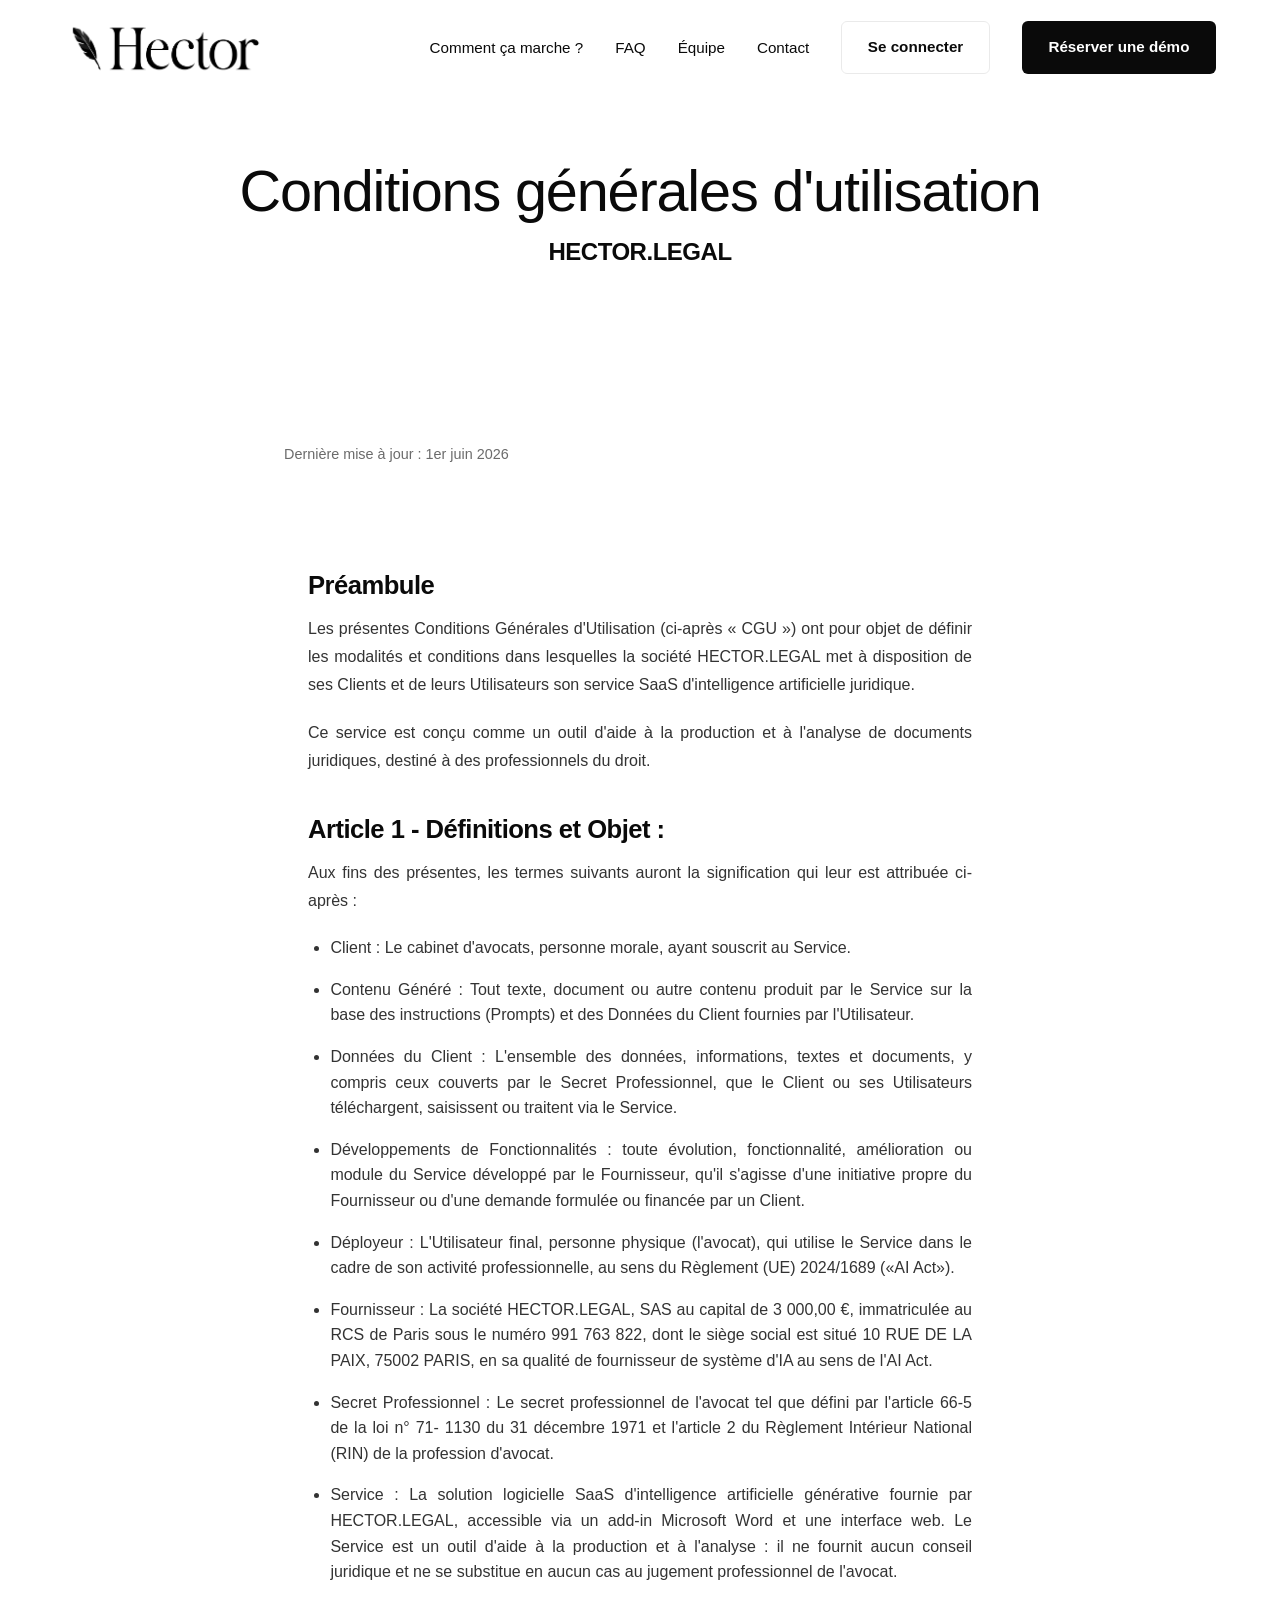
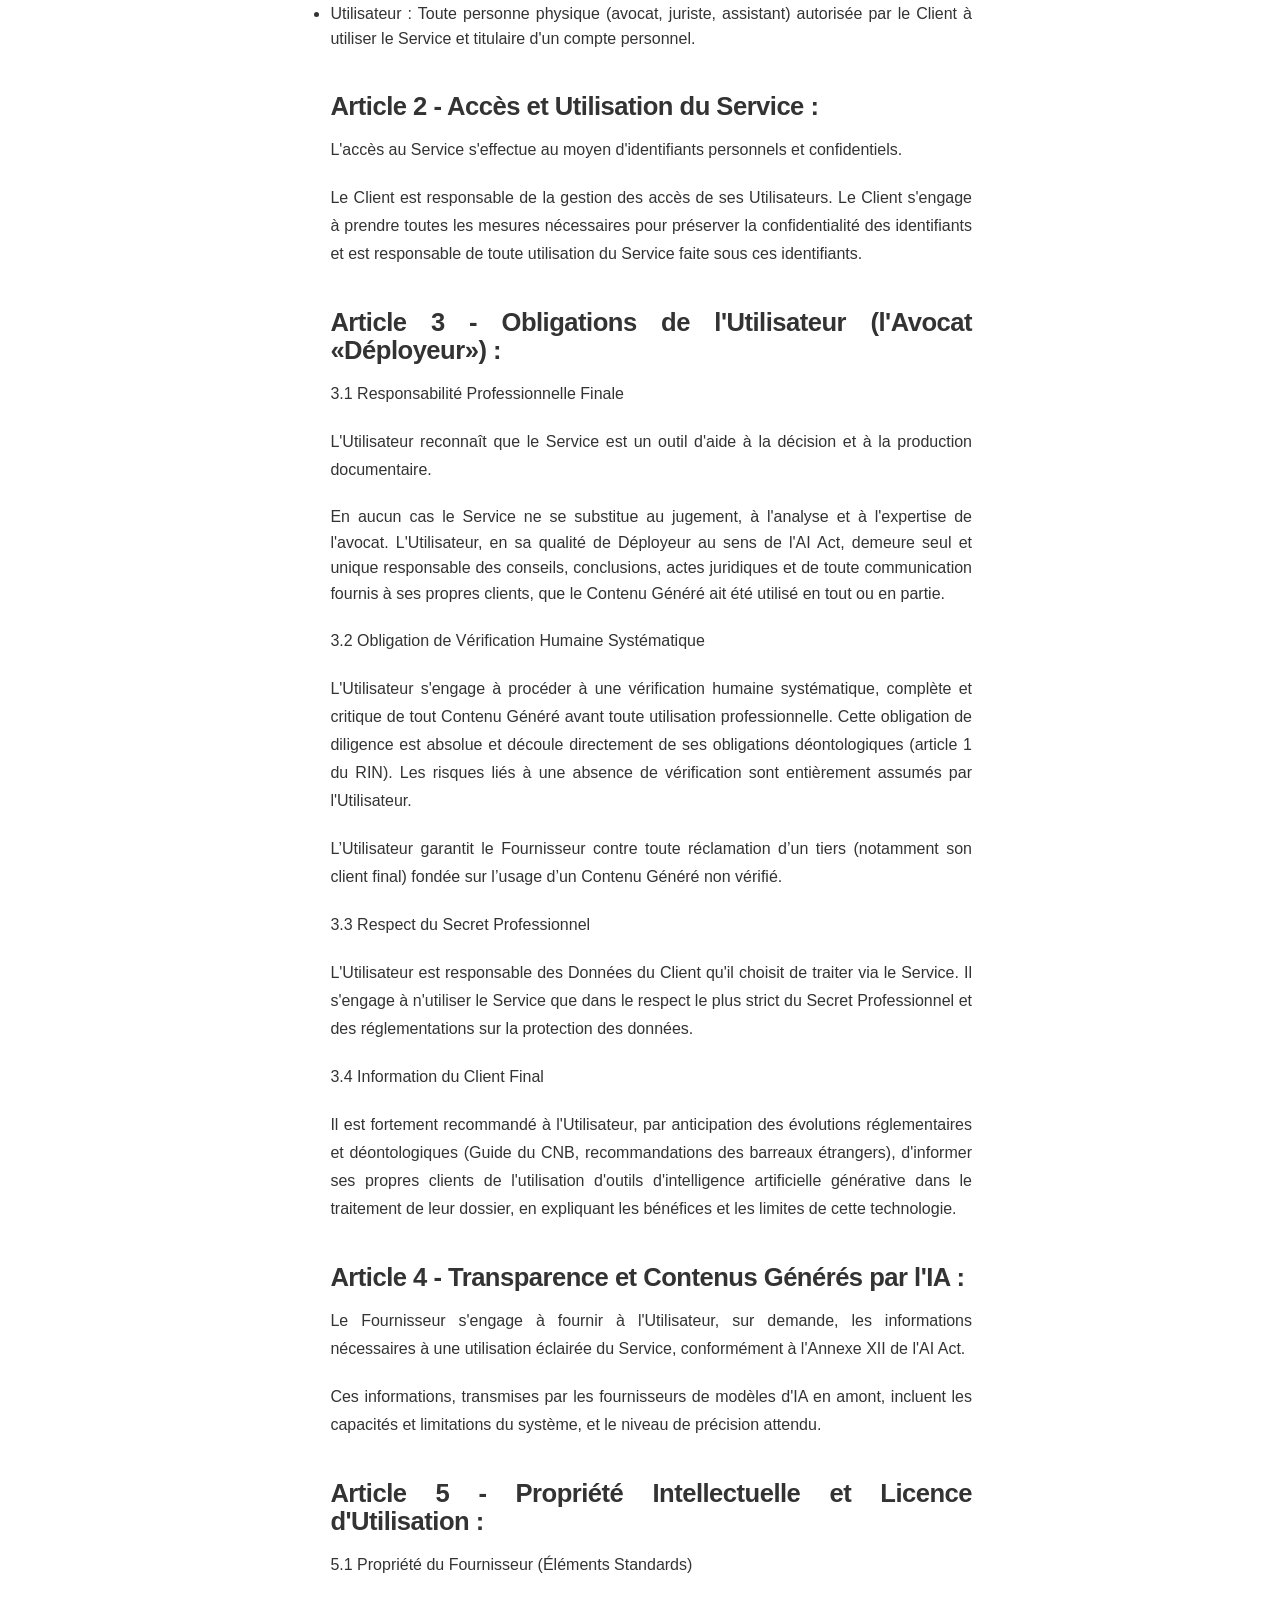
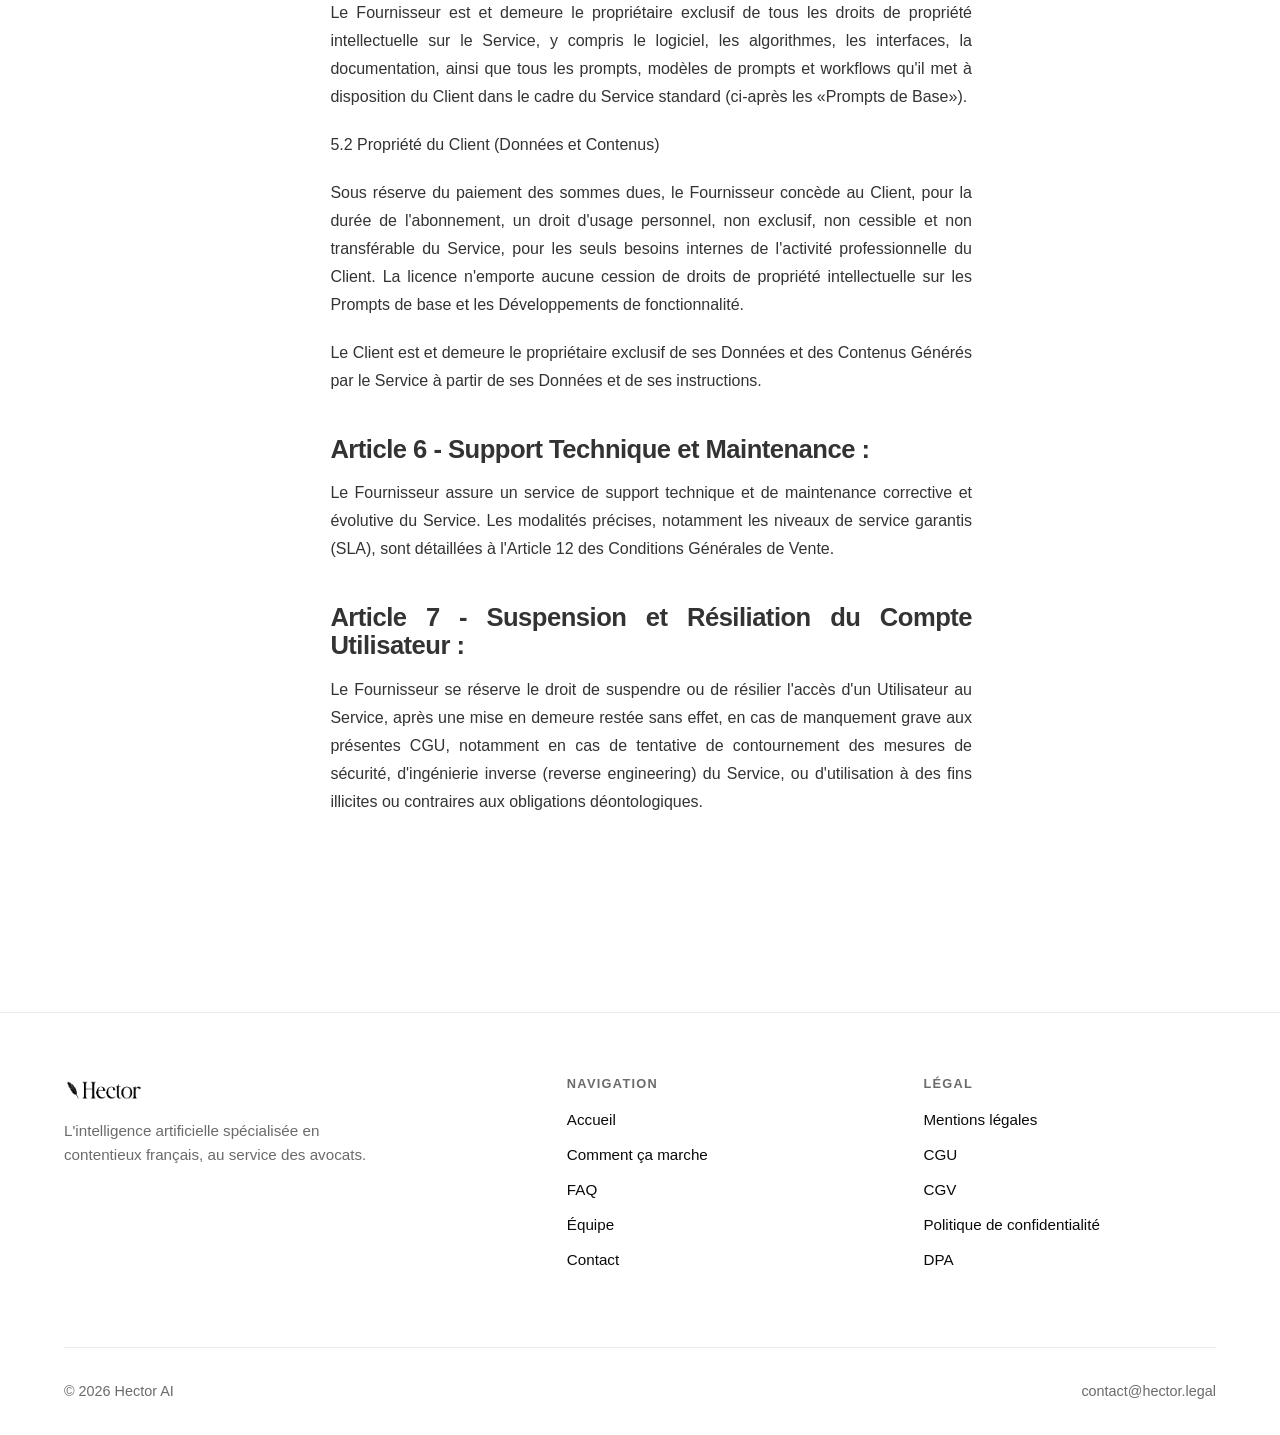
==== commit 56919334: "Logo mis a jour partout (header + footer + favicon) : nouveau logo.png + cache-buster v=4 Co-Authore" ====
--- a/cgu.html
+++ b/cgu.html
@@ -9,7 +9,7 @@
   <link rel="preconnect" href="https://api.fontshare.com" crossorigin />
   <link rel="stylesheet" href="https://api.fontshare.com/v2/css?f[]=cabinet-grotesk@400,700&f[]=satoshi@500&display=swap" />
   <link rel="stylesheet" href="css/styles.css?v=19" />
-  <link rel="icon" href="assets/img/logo.png" type="image/png" />
+  <link rel="icon" href="assets/img/logo.png?v=4" type="image/png" />
 </head>
 <body class="titres-gras">
 
@@ -17,7 +17,7 @@
   <header class="site-header">
     <div class="container header-inner">
       <a class="header-logo" href="index.html" aria-label="Accueil Hector AI">
-        <img src="assets/img/logo.png?v=3" alt="Hector AI" />
+        <img src="assets/img/logo.png?v=4" alt="Hector AI" />
       </a>
       <nav class="main-nav" aria-label="Navigation principale">
         <ul class="nav-links">
@@ -146,7 +146,7 @@
       <div class="footer-top">
         <div class="footer-brand">
           <a class="footer-logo" href="index.html" aria-label="Accueil Hector AI">
-            <img src="assets/img/logo.png?v=3" alt="Hector AI" />
+            <img src="assets/img/logo.png?v=4" alt="Hector AI" />
           </a>
           <p>L'intelligence artificielle spécialisée en contentieux français, au service des avocats.</p>
         </div>
--- a/css/styles.css
+++ b/css/styles.css
@@ -547,7 +547,7 @@
 .hero-content {
   position: relative;
   z-index: 3;
-  max-width: 820px;
+  max-width: 960px;
   padding-inline: var(--container-pad);
 }
 
@@ -571,9 +571,19 @@
 }
 
 .hero h1 {
-  font-size: clamp(2.8rem, 7vw, 5.5rem);
+  font-size: clamp(2rem, 4.8vw, 3.6rem);
   font-weight: 700;
   margin-bottom: var(--space-md);
+}
+/* Chaque phrase du titre reste sur une seule ligne (pas de coupure interne) */
+.hero h1 span {
+  white-space: nowrap;
+}
+/* Sur très petit écran, on autorise le retour à la ligne pour éviter le débordement */
+@media (max-width: 480px) {
+  .hero h1 span {
+    white-space: normal;
+  }
 }
 
 .hero-subtitle {
@@ -640,8 +650,8 @@
 
 /* --- Chiffres clés (3 colonnes) --- */
 .stats {
-  /* Fond beige clair pour distinguer la section des chiffres */
-  background-color: #f6f2ea;
+  /* Fond gris très clair (comme hector.legal), discret */
+  background-color: #fafafa;
   /* Un peu plus d'air au-dessus et en dessous des chiffres */
   padding-block: calc(var(--space-xl) + var(--space-md));
 }
@@ -896,9 +906,9 @@
 }
 /* Signature "hector" en très grand sous le bouton.
    On borne largeur ET hauteur pour rester maîtrisé quelle que soit l'image. */
-/* Bande de la signature "hector" (fond beige très clair) */
+/* Bande de la signature "hector" (fond gris très clair, comme hector.legal) */
 .cta-wordmark-band {
-  background-color: #faf7f1;
+  background-color: #fafafa;
   padding: var(--space-lg) var(--container-pad);
 }
 .cta-wordmark {
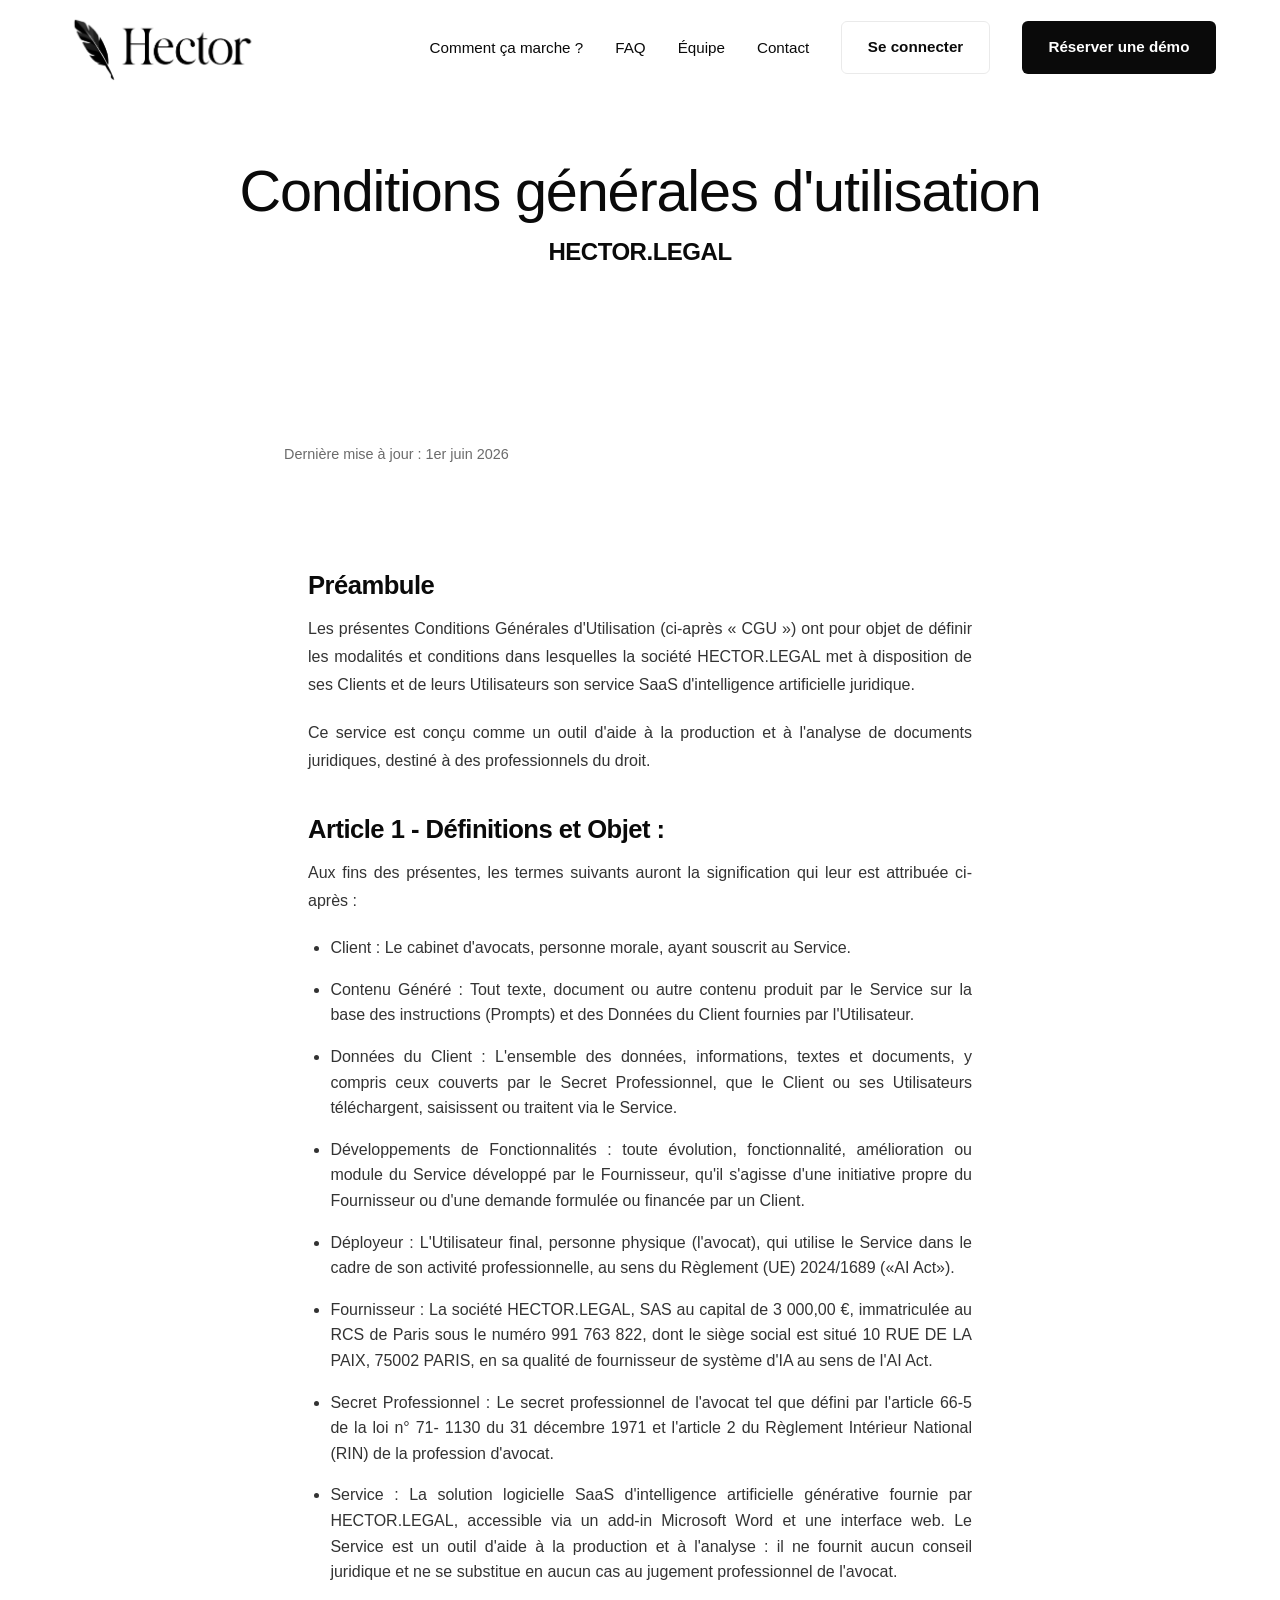
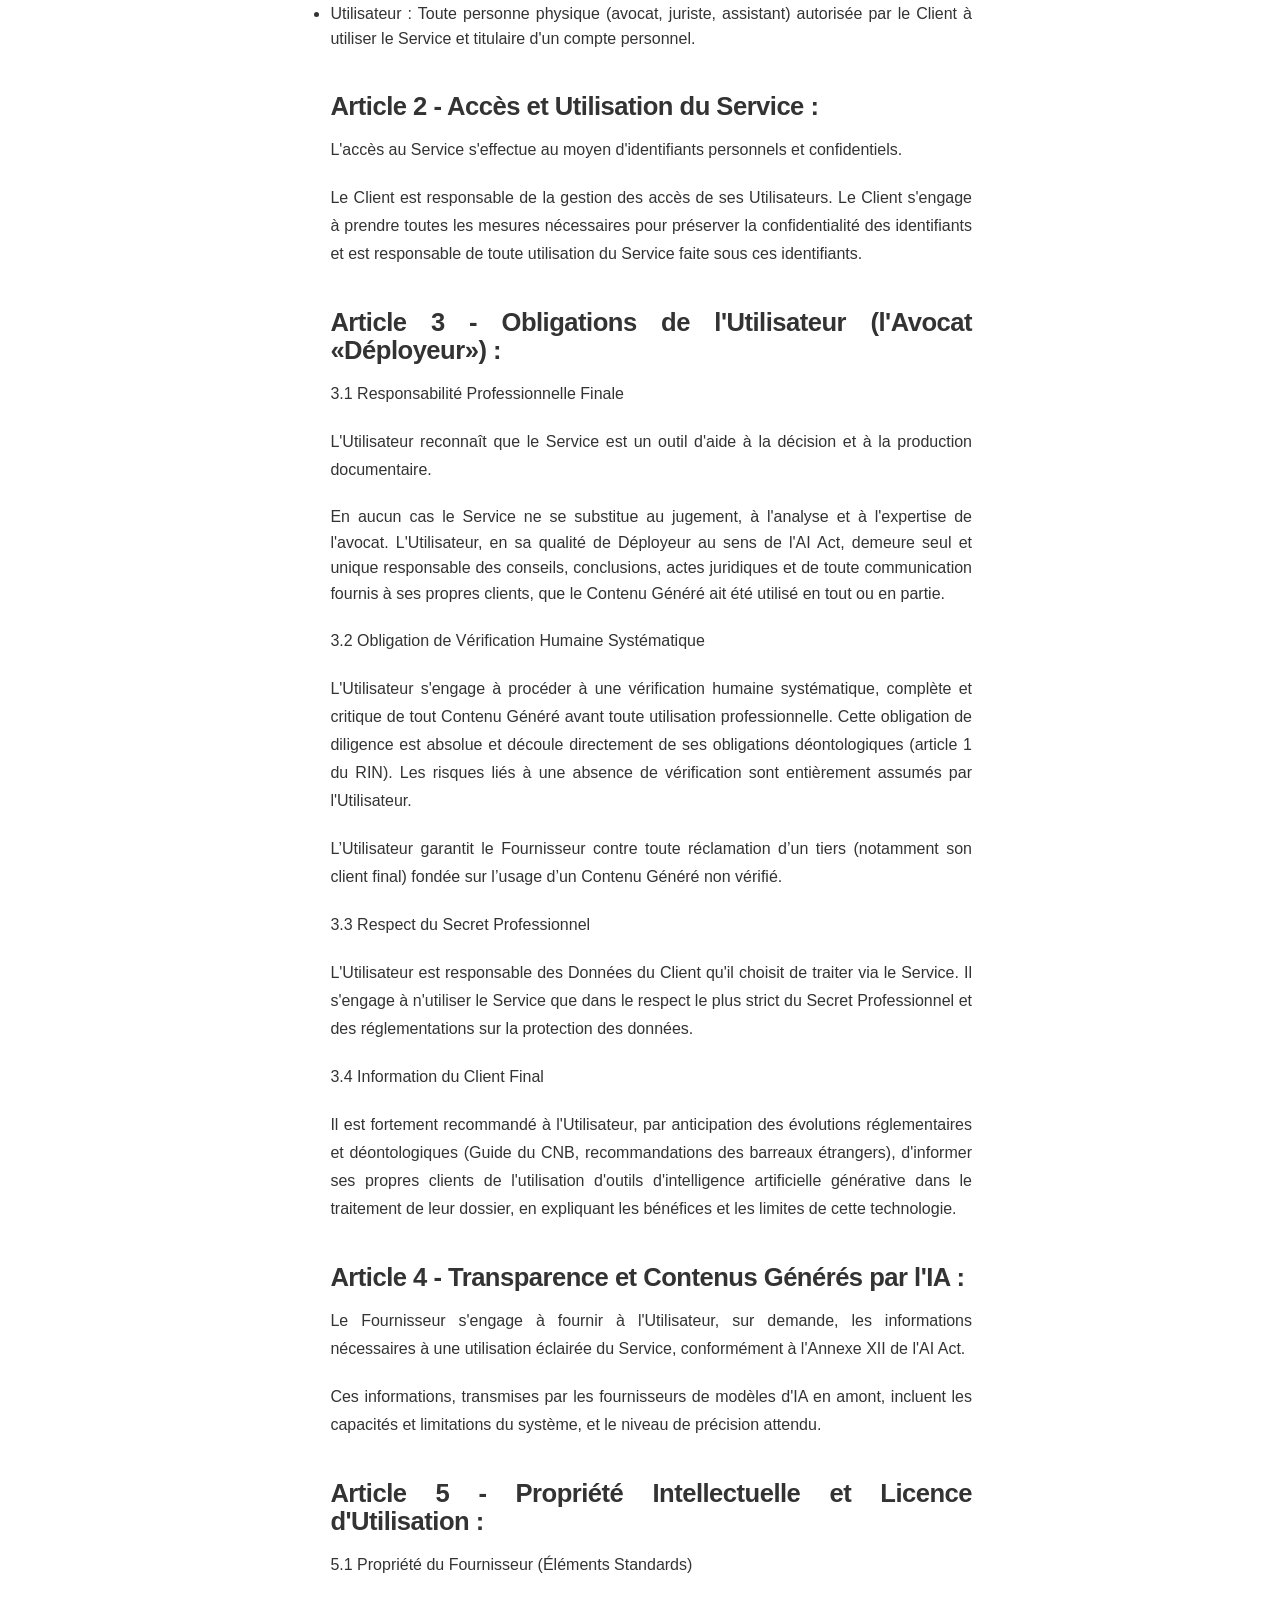
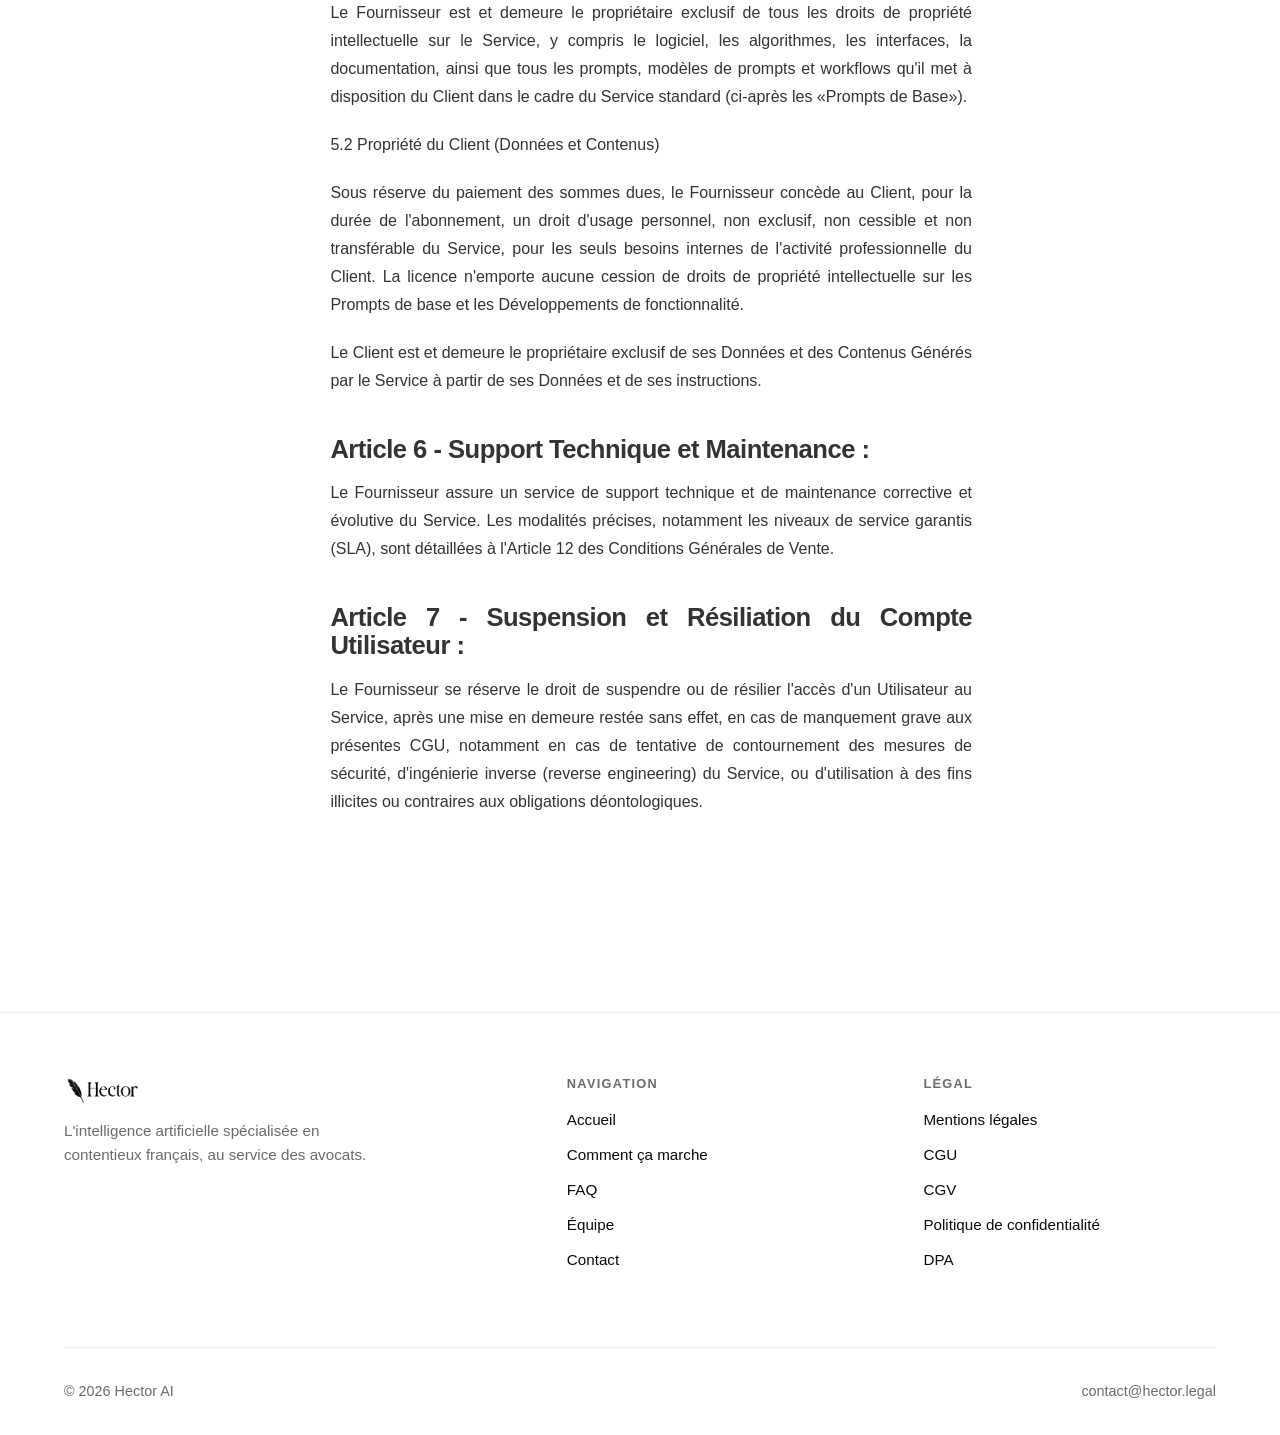
==== commit 7c49afeb: "Logo mis a jour partout (header+footer+favicon) : nouveau logo.png + cache-buster v=5 Co-Authored-By" ====
--- a/cgu.html
+++ b/cgu.html
@@ -9,7 +9,7 @@
   <link rel="preconnect" href="https://api.fontshare.com" crossorigin />
   <link rel="stylesheet" href="https://api.fontshare.com/v2/css?f[]=cabinet-grotesk@400,700&f[]=satoshi@500&display=swap" />
   <link rel="stylesheet" href="css/styles.css?v=19" />
-  <link rel="icon" href="assets/img/logo.png?v=4" type="image/png" />
+  <link rel="icon" href="assets/img/logo.png?v=5" type="image/png" />
 </head>
 <body class="titres-gras">
 
@@ -17,7 +17,7 @@
   <header class="site-header">
     <div class="container header-inner">
       <a class="header-logo" href="index.html" aria-label="Accueil Hector AI">
-        <img src="assets/img/logo.png?v=4" alt="Hector AI" />
+        <img src="assets/img/logo.png?v=5" alt="Hector AI" />
       </a>
       <nav class="main-nav" aria-label="Navigation principale">
         <ul class="nav-links">
@@ -146,7 +146,7 @@
       <div class="footer-top">
         <div class="footer-brand">
           <a class="footer-logo" href="index.html" aria-label="Accueil Hector AI">
-            <img src="assets/img/logo.png?v=4" alt="Hector AI" />
+            <img src="assets/img/logo.png?v=5" alt="Hector AI" />
           </a>
           <p>L'intelligence artificielle spécialisée en contentieux français, au service des avocats.</p>
         </div>
--- a/css/styles.css
+++ b/css/styles.css
@@ -917,7 +917,11 @@
   max-width: 1100px;
   height: auto;
   margin: 0 auto;
-  /* "hector" affiché dans sa couleur d'origine (noir) sur fond blanc */
+  /* "hector" affiché dans sa couleur d'origine (noir) sur fond beige clair */
+}
+/* Apparition plus lente et progressive du "hector" au scroll */
+.cta-wordmark[data-reveal] {
+  transition: opacity 1.2s ease, transform 1.2s cubic-bezier(0.16, 1, 0.3, 1);
 }
 
 
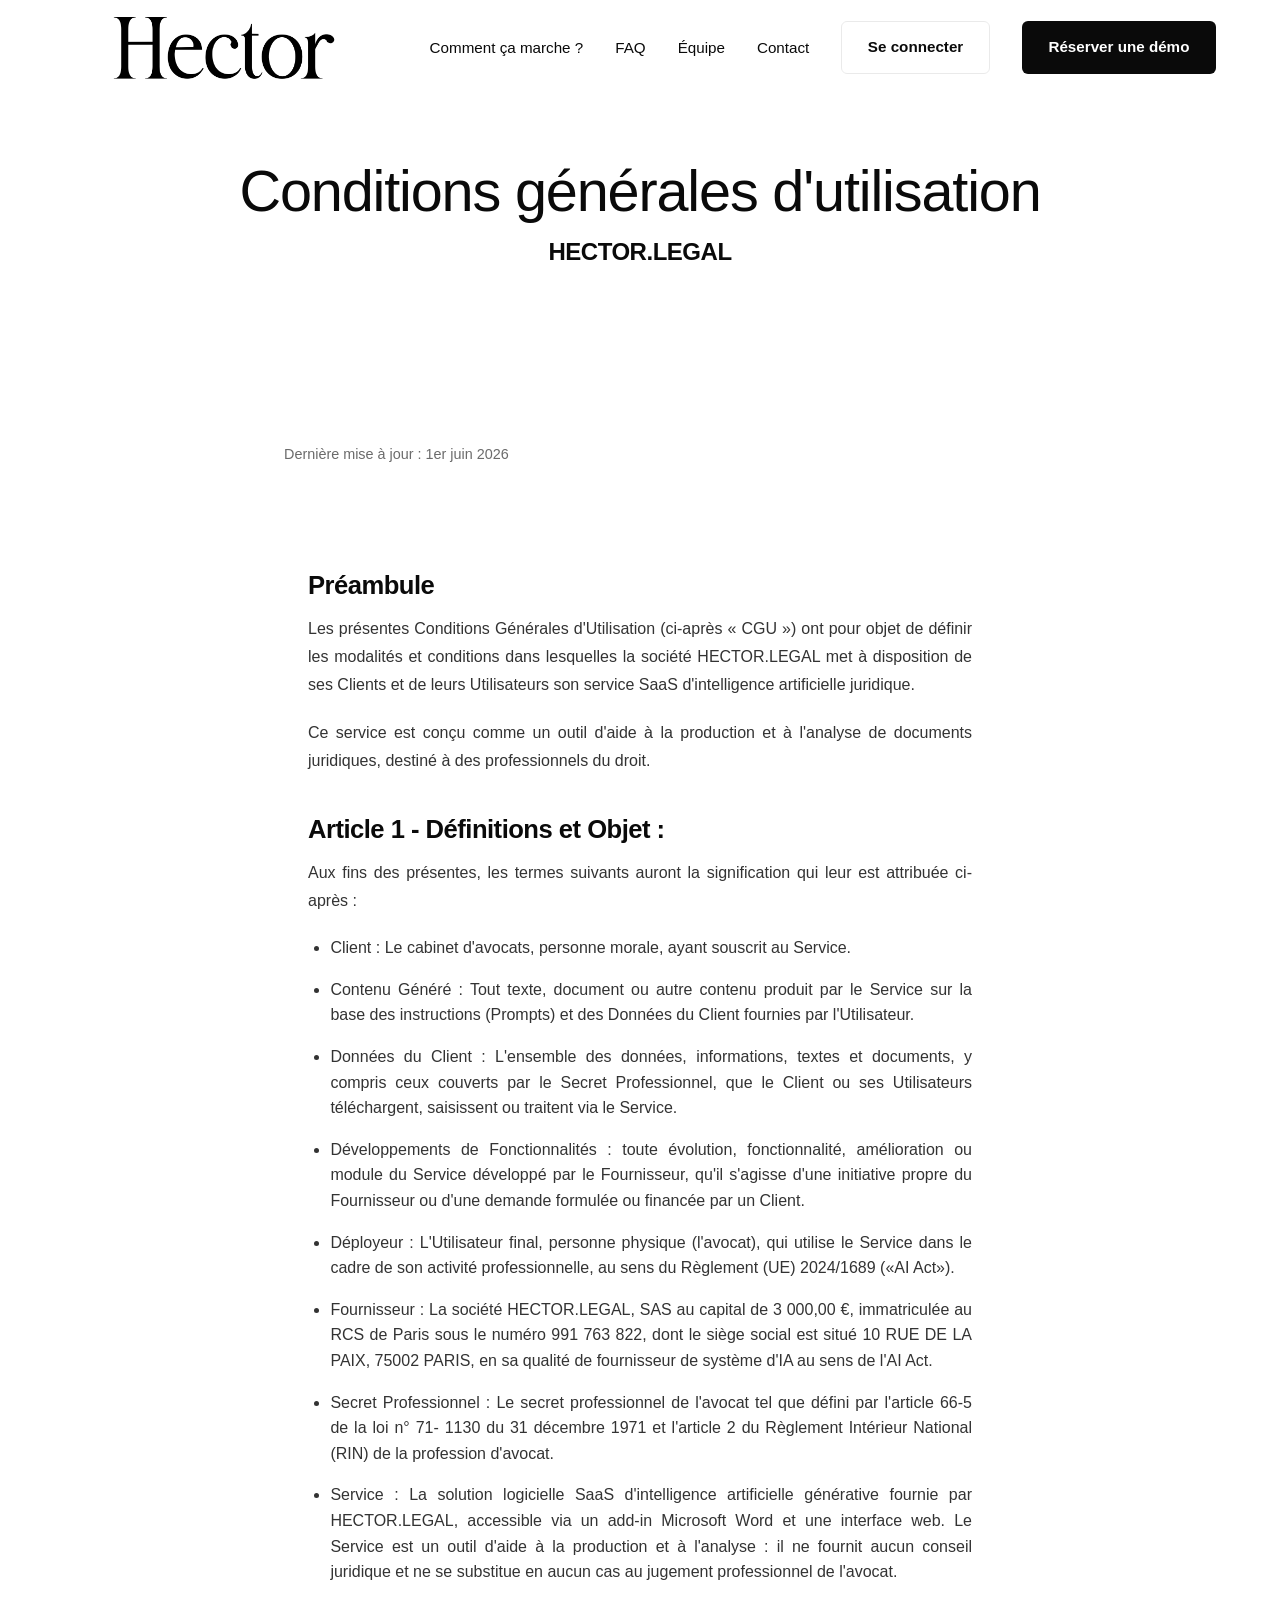
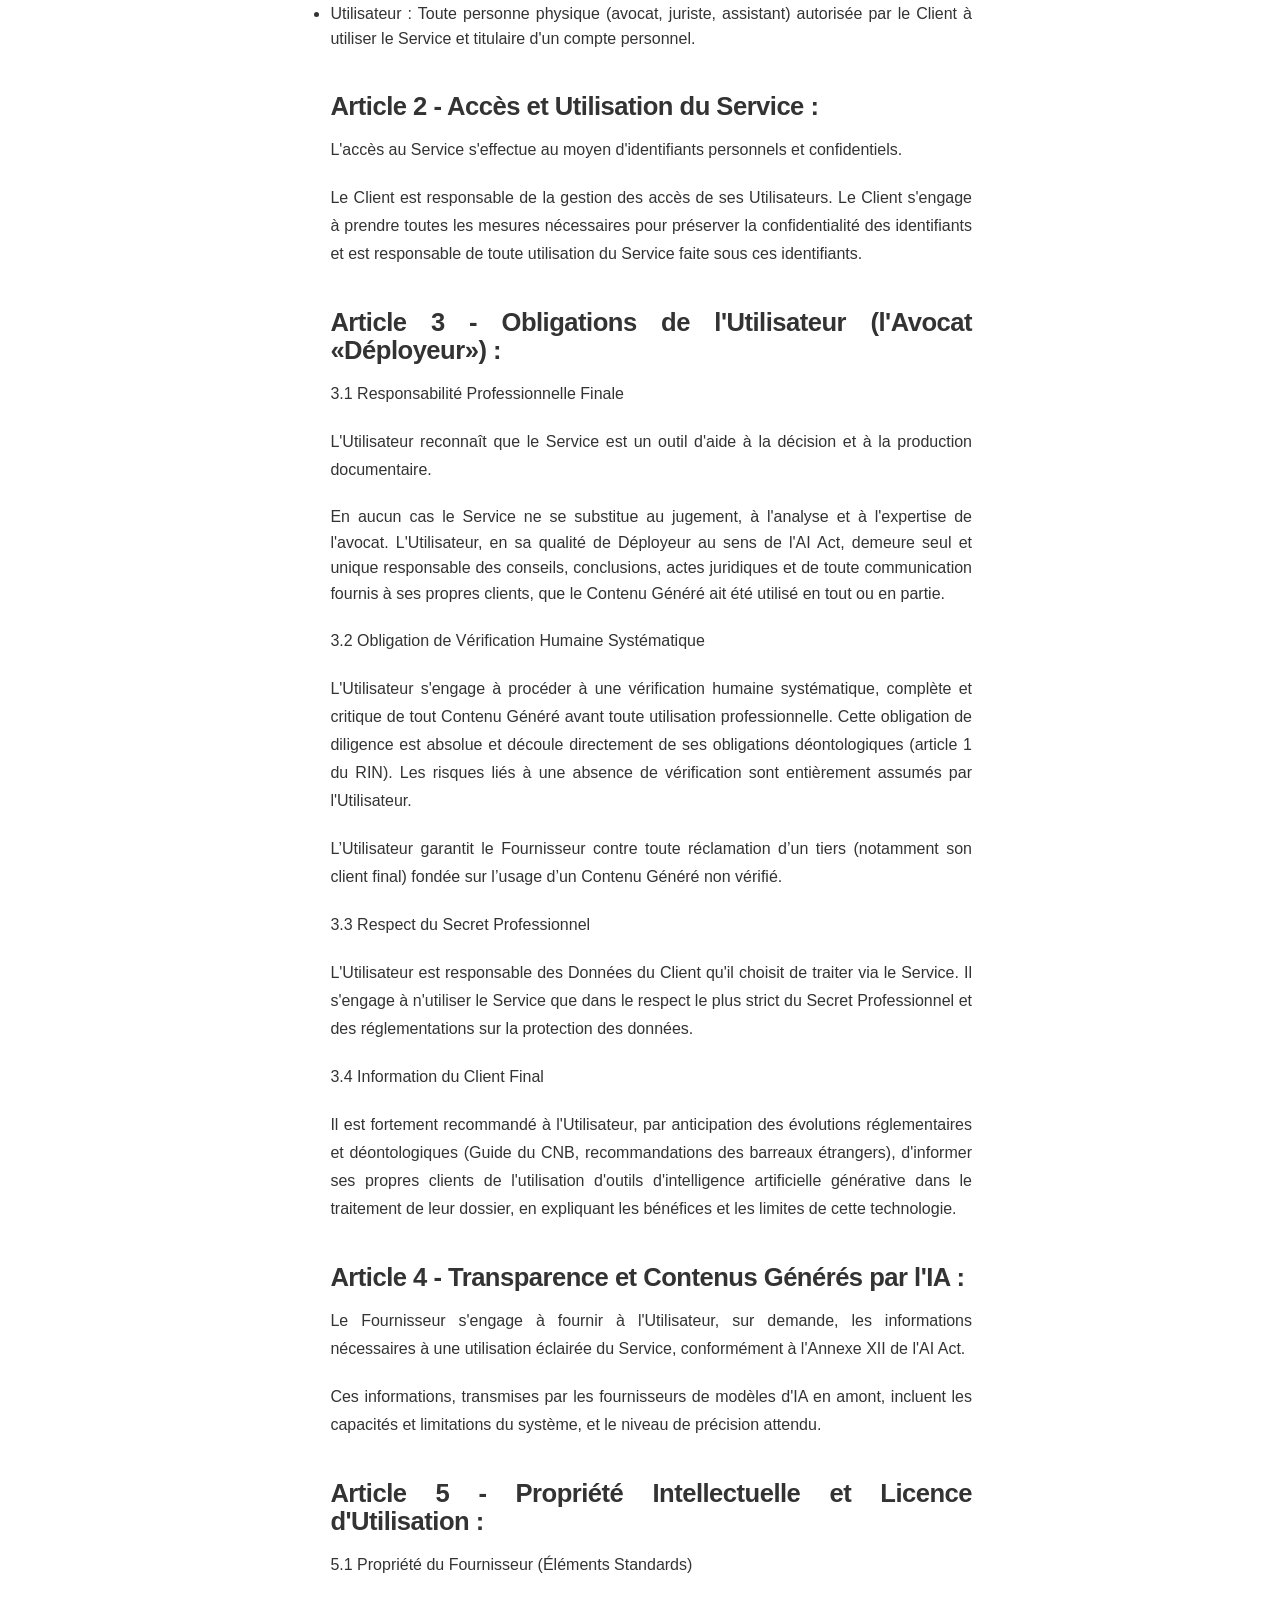
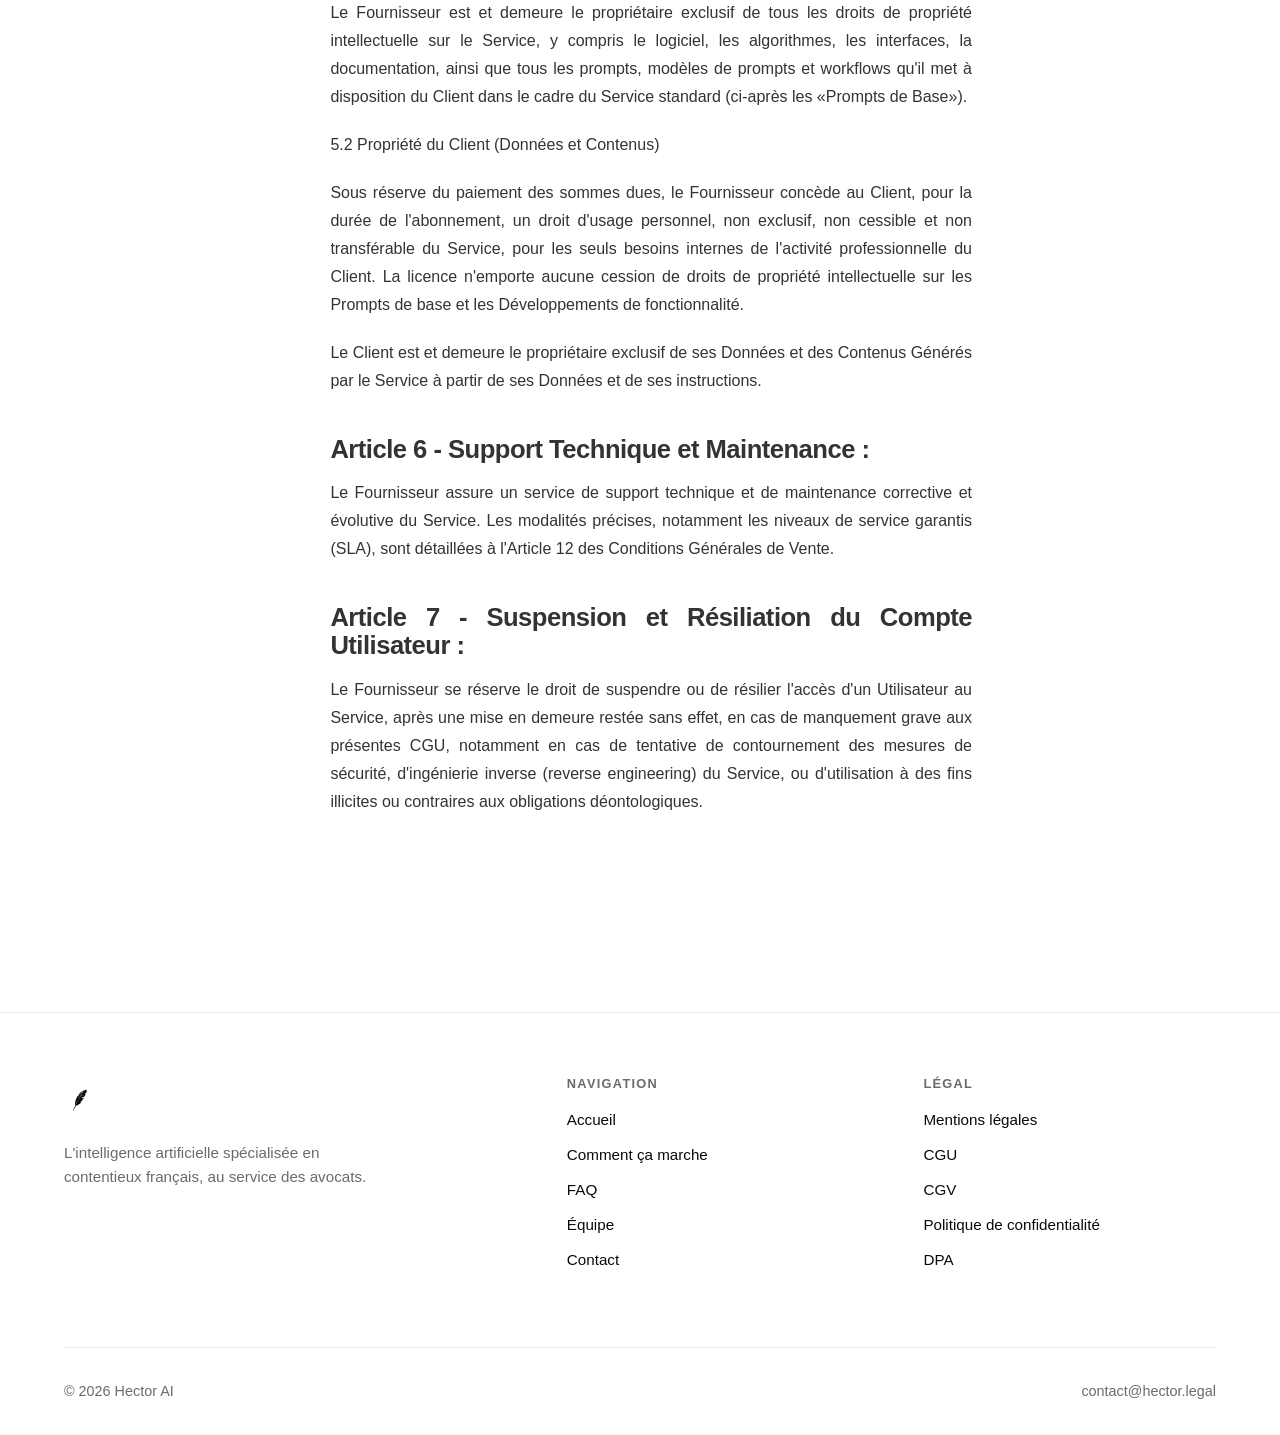
==== commit fa69a2b3: "Logos : nouveau logo.png partout (header+favicon) ; footer = plume seule (petite) ; plume retiree du" ====
--- a/cgu.html
+++ b/cgu.html
@@ -8,8 +8,8 @@
 
   <link rel="preconnect" href="https://api.fontshare.com" crossorigin />
   <link rel="stylesheet" href="https://api.fontshare.com/v2/css?f[]=cabinet-grotesk@400,700&f[]=satoshi@500&display=swap" />
-  <link rel="stylesheet" href="css/styles.css?v=19" />
-  <link rel="icon" href="assets/img/logo.png?v=5" type="image/png" />
+  <link rel="stylesheet" href="css/styles.css?v=26" />
+  <link rel="icon" href="assets/img/logo.png?v=6" type="image/png" />
 </head>
 <body class="titres-gras">
 
@@ -17,7 +17,7 @@
   <header class="site-header">
     <div class="container header-inner">
       <a class="header-logo" href="index.html" aria-label="Accueil Hector AI">
-        <img src="assets/img/logo.png?v=5" alt="Hector AI" />
+        <img src="assets/img/logo.png?v=6" alt="Hector AI" />
       </a>
       <nav class="main-nav" aria-label="Navigation principale">
         <ul class="nav-links">
@@ -146,7 +146,7 @@
       <div class="footer-top">
         <div class="footer-brand">
           <a class="footer-logo" href="index.html" aria-label="Accueil Hector AI">
-            <img src="assets/img/logo.png?v=5" alt="Hector AI" />
+            <img src="assets/img/plume.png?v=2" alt="Hector" />
           </a>
           <p>L'intelligence artificielle spécialisée en contentieux français, au service des avocats.</p>
         </div>
--- a/css/styles.css
+++ b/css/styles.css
@@ -429,7 +429,9 @@
 }
 
 .footer-brand .footer-logo img {
-  height: 26px;
+  /* Désormais la plume seule (format vertical), affichée en petit */
+  height: 48px;
+  width: auto;
   margin-bottom: var(--space-sm);
 }
 .footer-brand .logo-text {
@@ -1108,18 +1110,23 @@
 .usecase-video {
   position: relative;
   width: 100%;
-  aspect-ratio: 16 / 9;
   border-radius: var(--radius-md);
   overflow: hidden;
   border: 1px solid var(--color-border);
   background-color: var(--color-bg-soft);
-}
+  line-height: 0; /* évite un petit espace sous la vidéo */
+}
+/* Le cadre épouse le format réel de la vidéo (pas de 16:9 forcé, pas de
+   recadrage ni de bandes) : la vidéo s'affiche entière à son ratio natif. */
 .usecase-video video,
 .usecase-video img {
   width: 100%;
-  height: 100%;
-  object-fit: cover;
+  height: auto;
   display: block;
+}
+/* Le placeholder "Vidéo à venir" (sans vidéo) garde un format 16:9 par défaut */
+.usecase-video:has(.video-placeholder) {
+  aspect-ratio: 16 / 9;
 }
 /* Média cliquable (photo ou vidéo) : curseur loupe + léger zoom au survol */
 .usecase-video img,
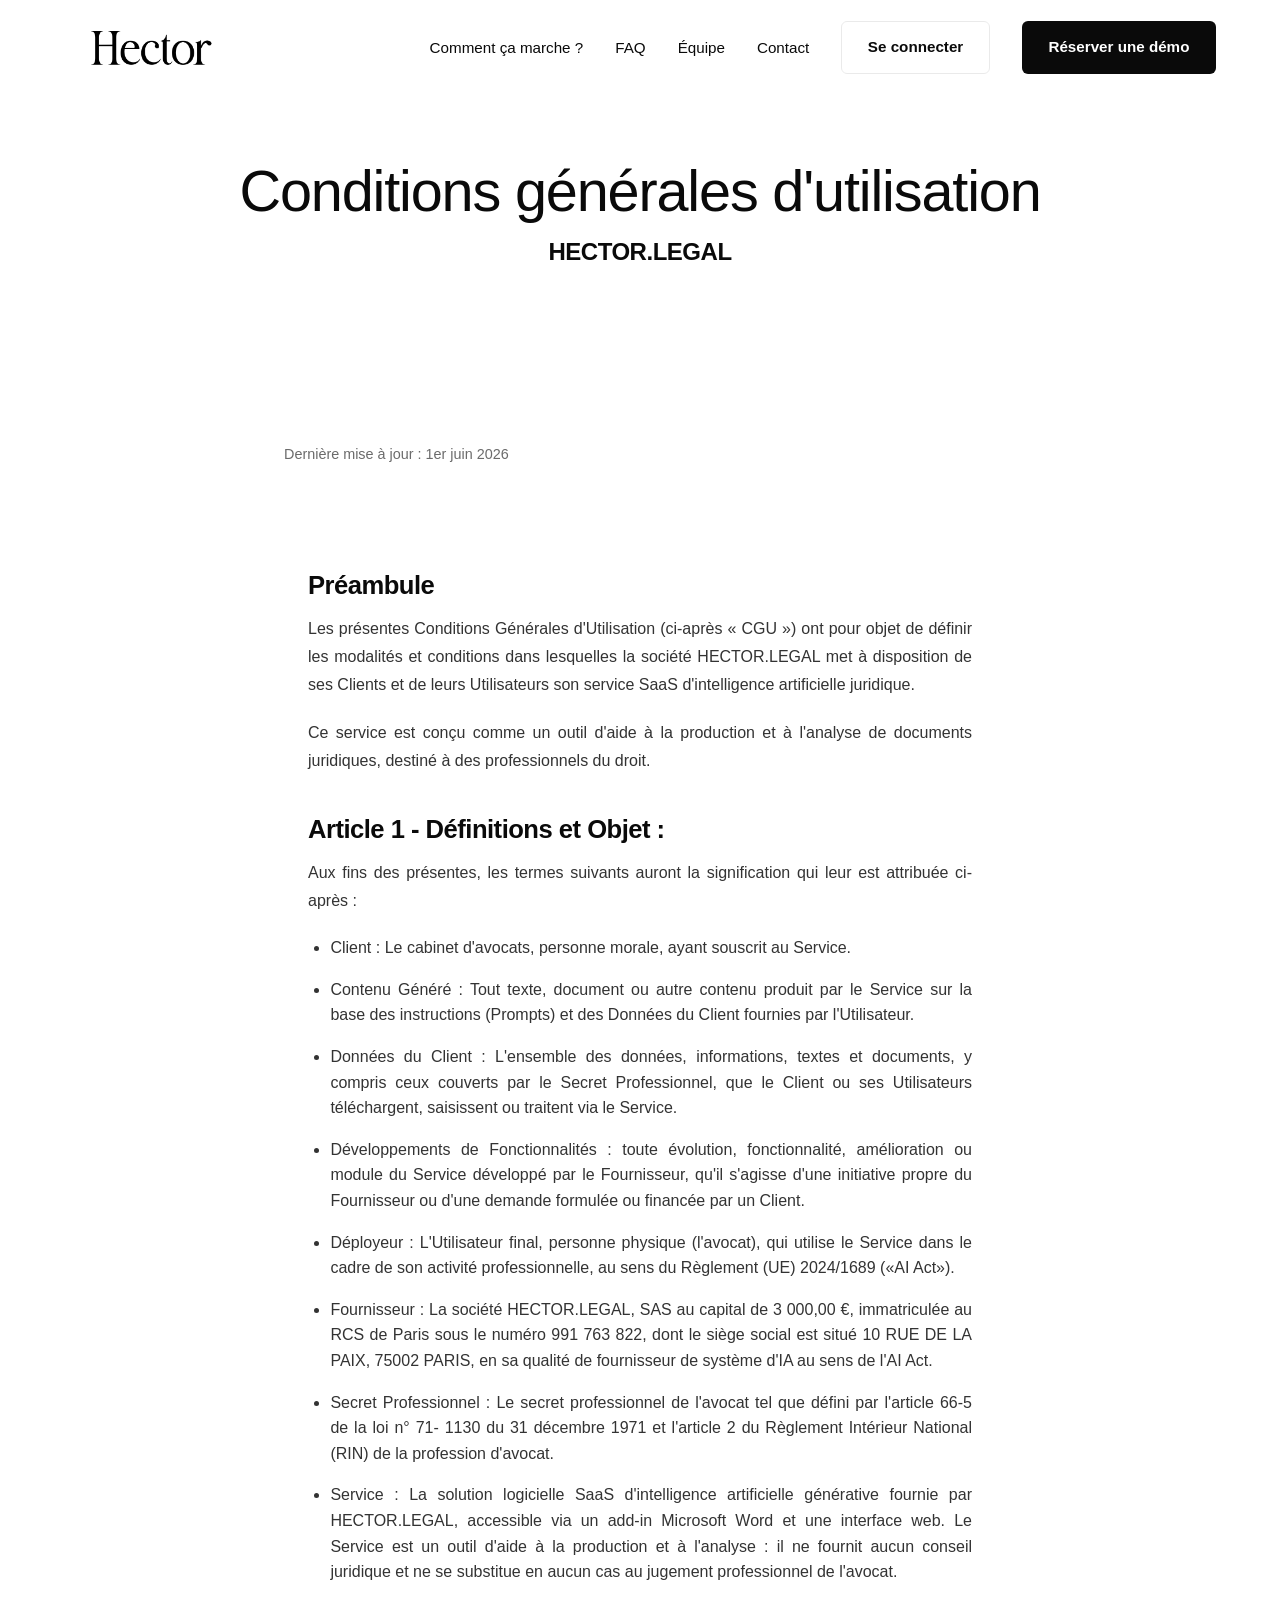
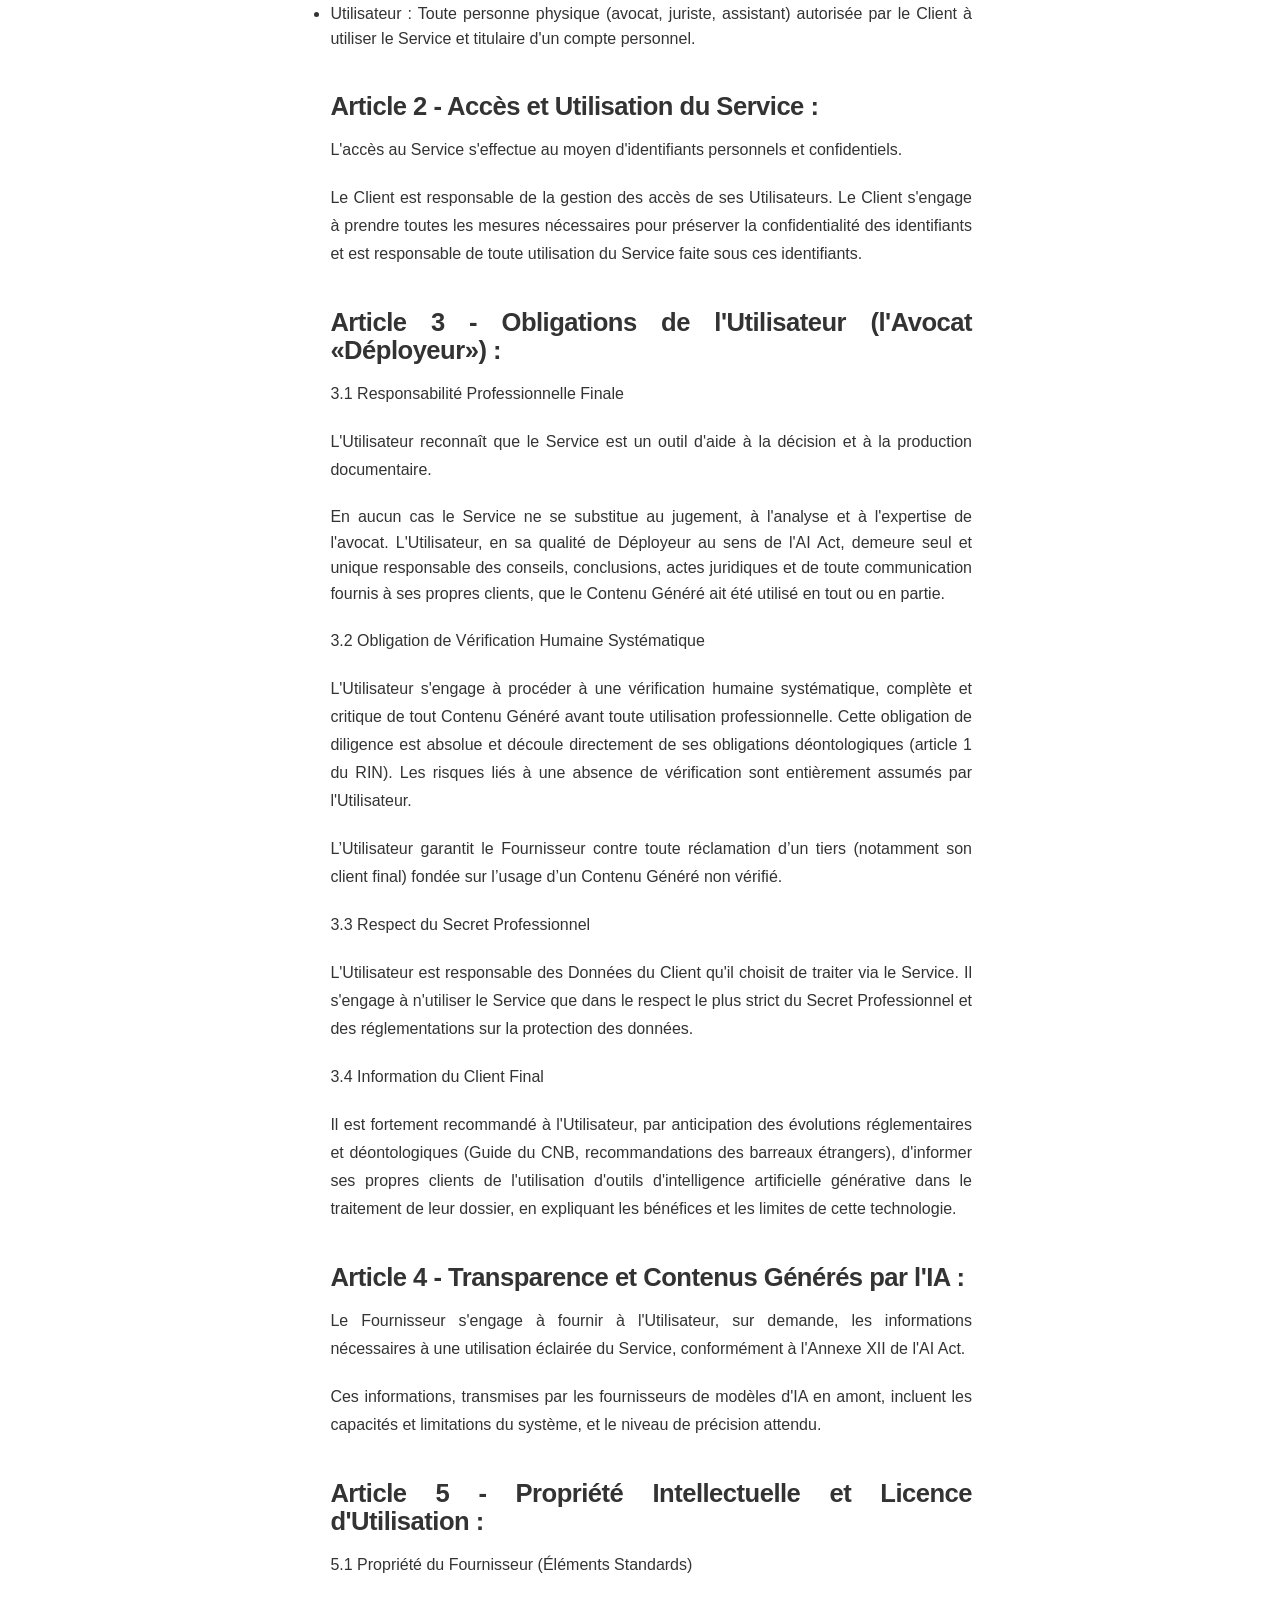
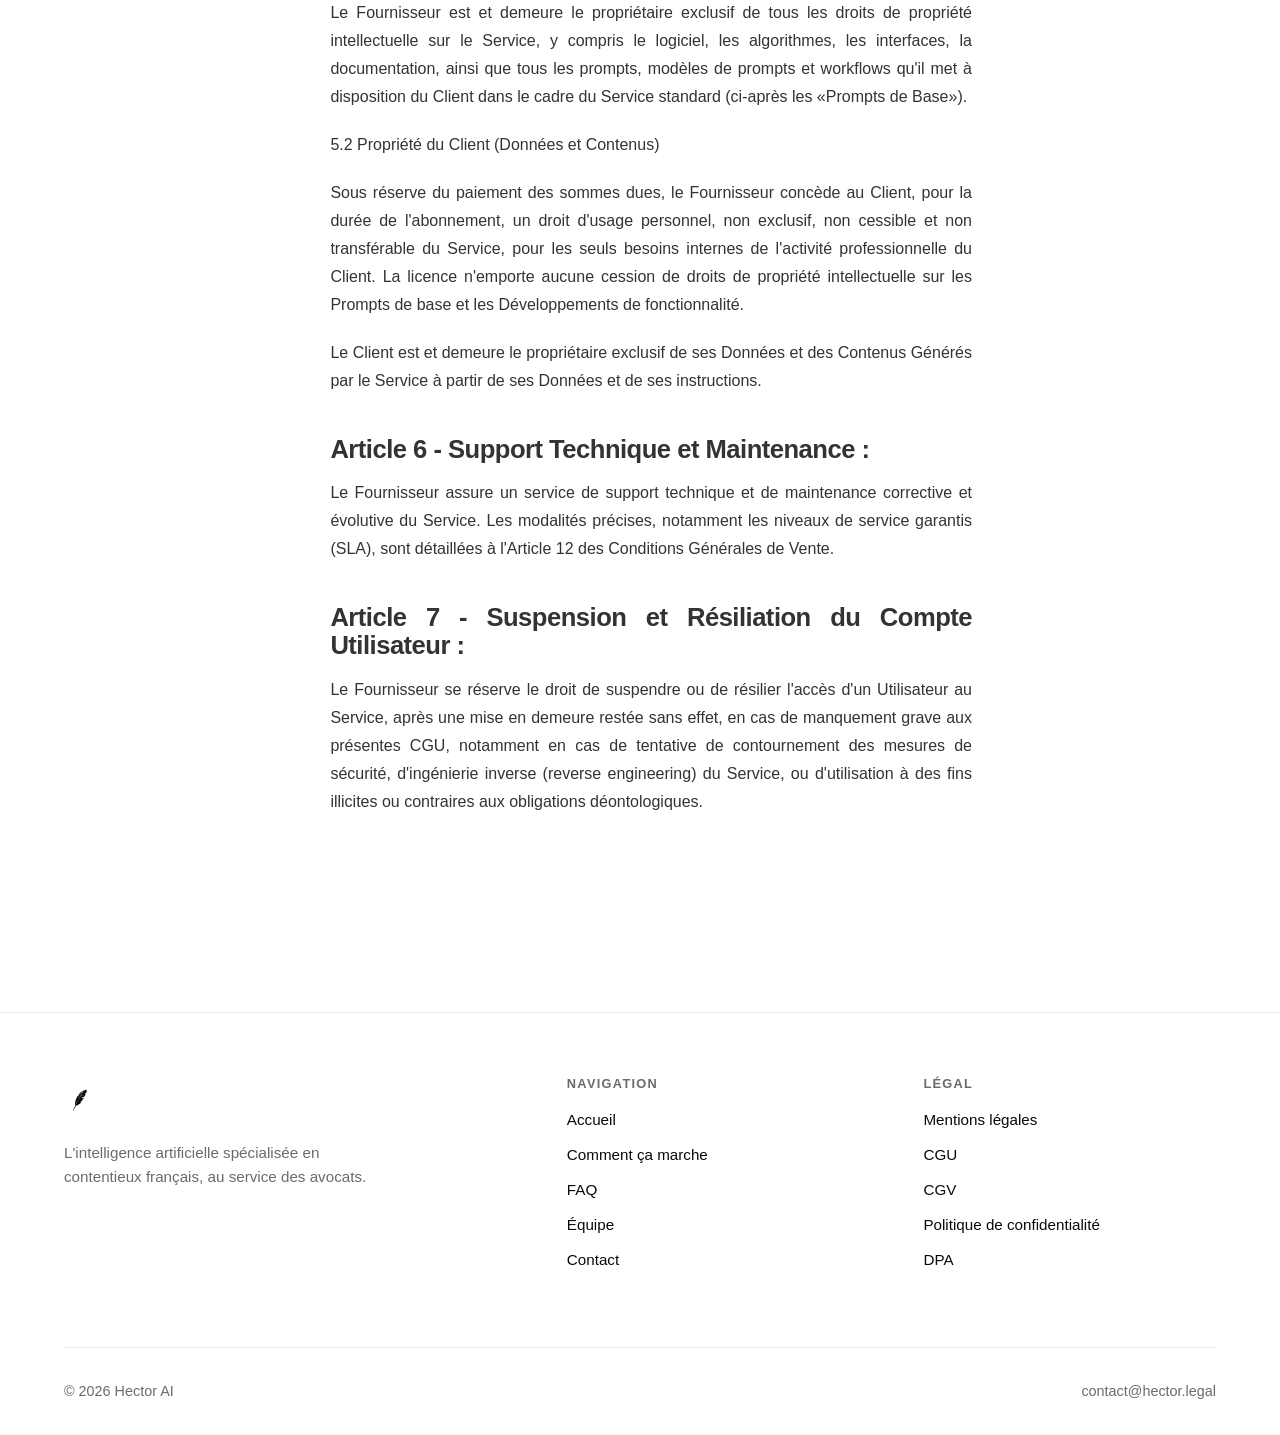
==== commit 2aadf39c: "Index : logo header reduit (~moitie, 36px), section Vision (photo fondateurs + texte) avant le hecto" ====
--- a/cgu.html
+++ b/cgu.html
@@ -8,7 +8,7 @@
 
   <link rel="preconnect" href="https://api.fontshare.com" crossorigin />
   <link rel="stylesheet" href="https://api.fontshare.com/v2/css?f[]=cabinet-grotesk@400,700&f[]=satoshi@500&display=swap" />
-  <link rel="stylesheet" href="css/styles.css?v=26" />
+  <link rel="stylesheet" href="css/styles.css?v=27" />
   <link rel="icon" href="assets/img/logo.png?v=6" type="image/png" />
 </head>
 <body class="titres-gras">
--- a/css/styles.css
+++ b/css/styles.css
@@ -349,8 +349,8 @@
 
 /* Logo dans le header */
 .header-logo img {
-  /* Un peu plus petit que la hauteur du bandeau (marge haut/bas plus généreuse) */
-  height: calc(var(--header-height) - 30px);
+  /* Logo réduit (~moitié) dans le bandeau */
+  height: 36px;
   width: auto;
   transition: filter var(--transition-fast);
 }
@@ -916,7 +916,7 @@
 .cta-wordmark {
   display: block;
   width: 100%;
-  max-width: 1100px;
+  max-width: 850px;
   height: auto;
   margin: 0 auto;
   /* "hector" affiché dans sa couleur d'origine (noir) sur fond beige clair */
@@ -924,6 +924,47 @@
 /* Apparition plus lente et progressive du "hector" au scroll */
 .cta-wordmark[data-reveal] {
   transition: opacity 1.2s ease, transform 1.2s cubic-bezier(0.16, 1, 0.3, 1);
+}
+
+/* --- Section VISION (photo des fondateurs + texte) --- */
+.vision-grid {
+  display: grid;
+  grid-template-columns: 1fr 1.2fr;
+  gap: var(--space-lg);
+  align-items: center;
+}
+.vision-photo {
+  aspect-ratio: 4 / 3;
+  background-color: var(--color-bg-soft);
+  border: 1px dashed var(--color-border);
+  border-radius: var(--radius-md);
+  display: flex;
+  align-items: center;
+  justify-content: center;
+  text-align: center;
+  padding: var(--space-md);
+  color: var(--color-text-muted);
+  font-size: 0.95rem;
+  overflow: hidden;
+}
+.vision-photo img {
+  width: 100%;
+  height: 100%;
+  object-fit: cover;
+}
+.vision-text h2 {
+  font-size: clamp(1.8rem, 3.5vw, 2.6rem);
+  margin-bottom: var(--space-sm);
+}
+.vision-text p {
+  color: var(--color-text-muted);
+  font-size: 1.1rem;
+}
+@media (max-width: 900px) {
+  .vision-grid {
+    grid-template-columns: 1fr;
+    gap: var(--space-md);
+  }
 }
 
 
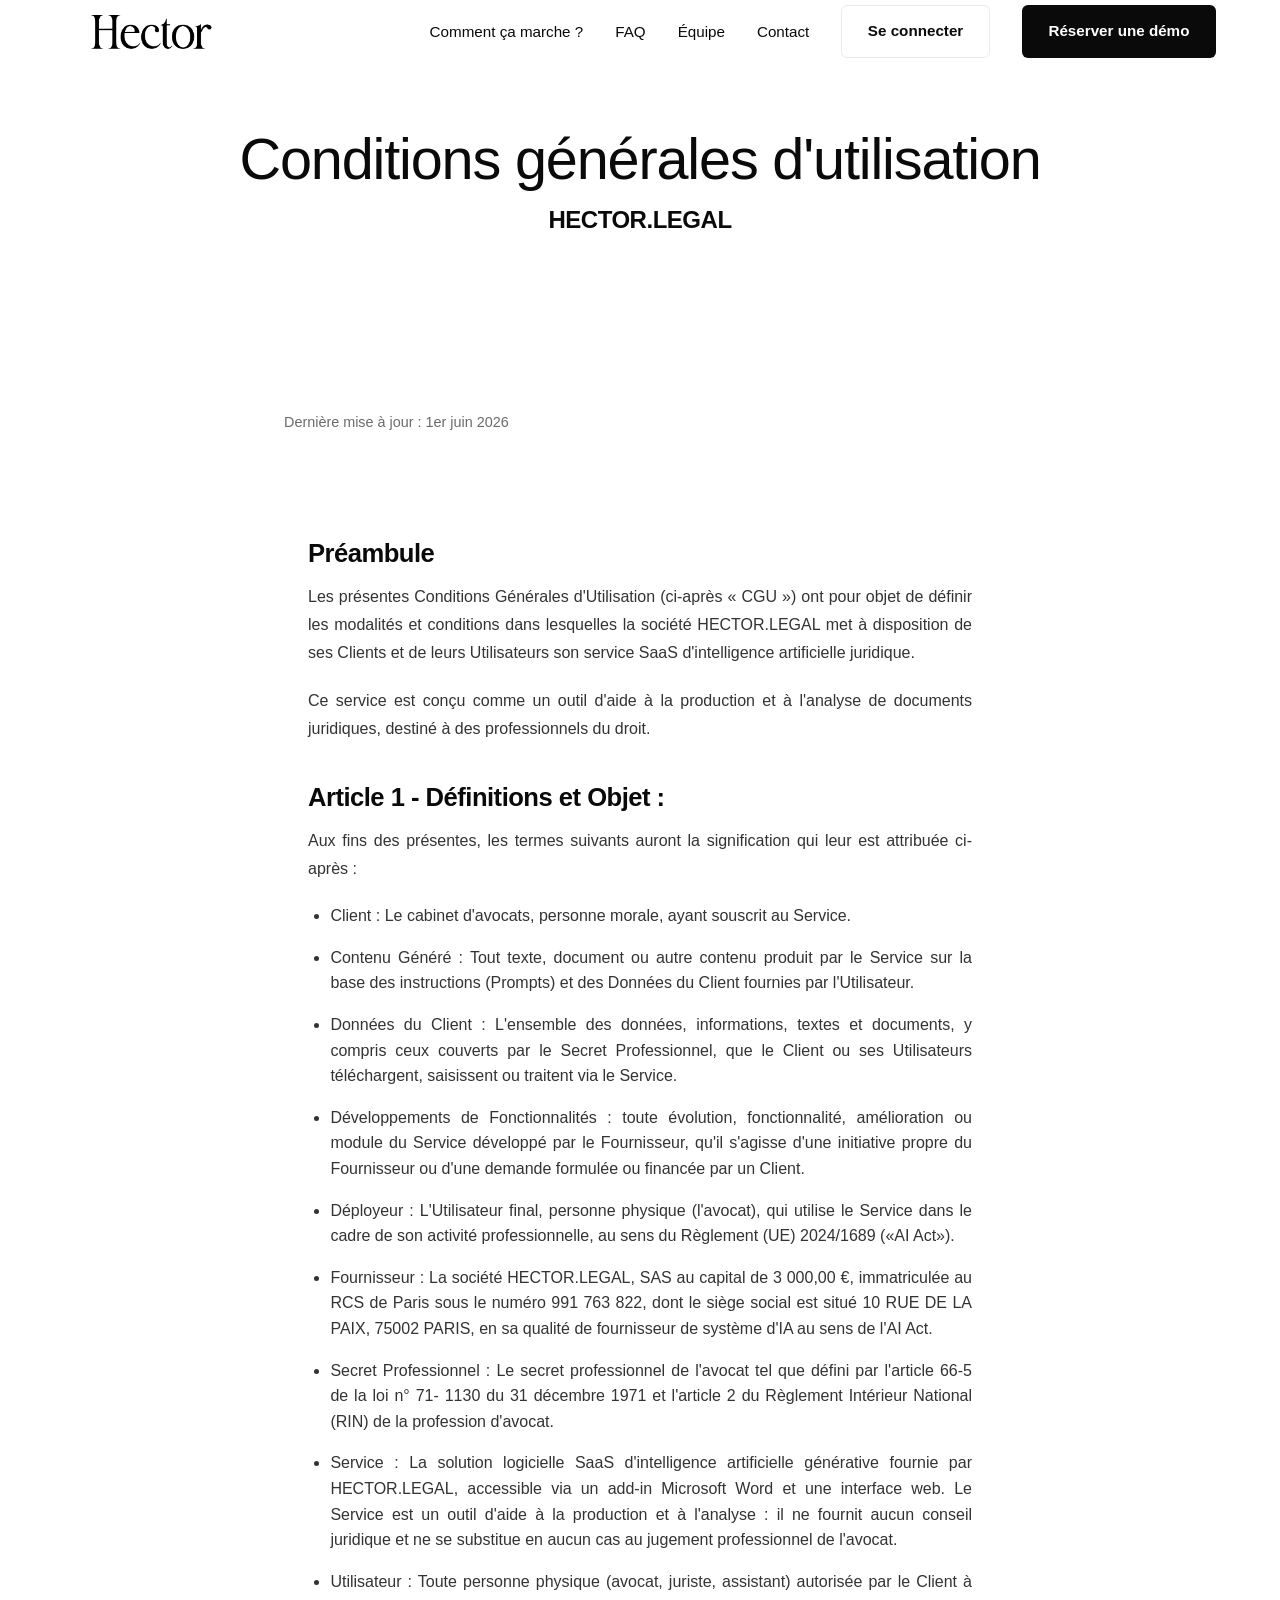
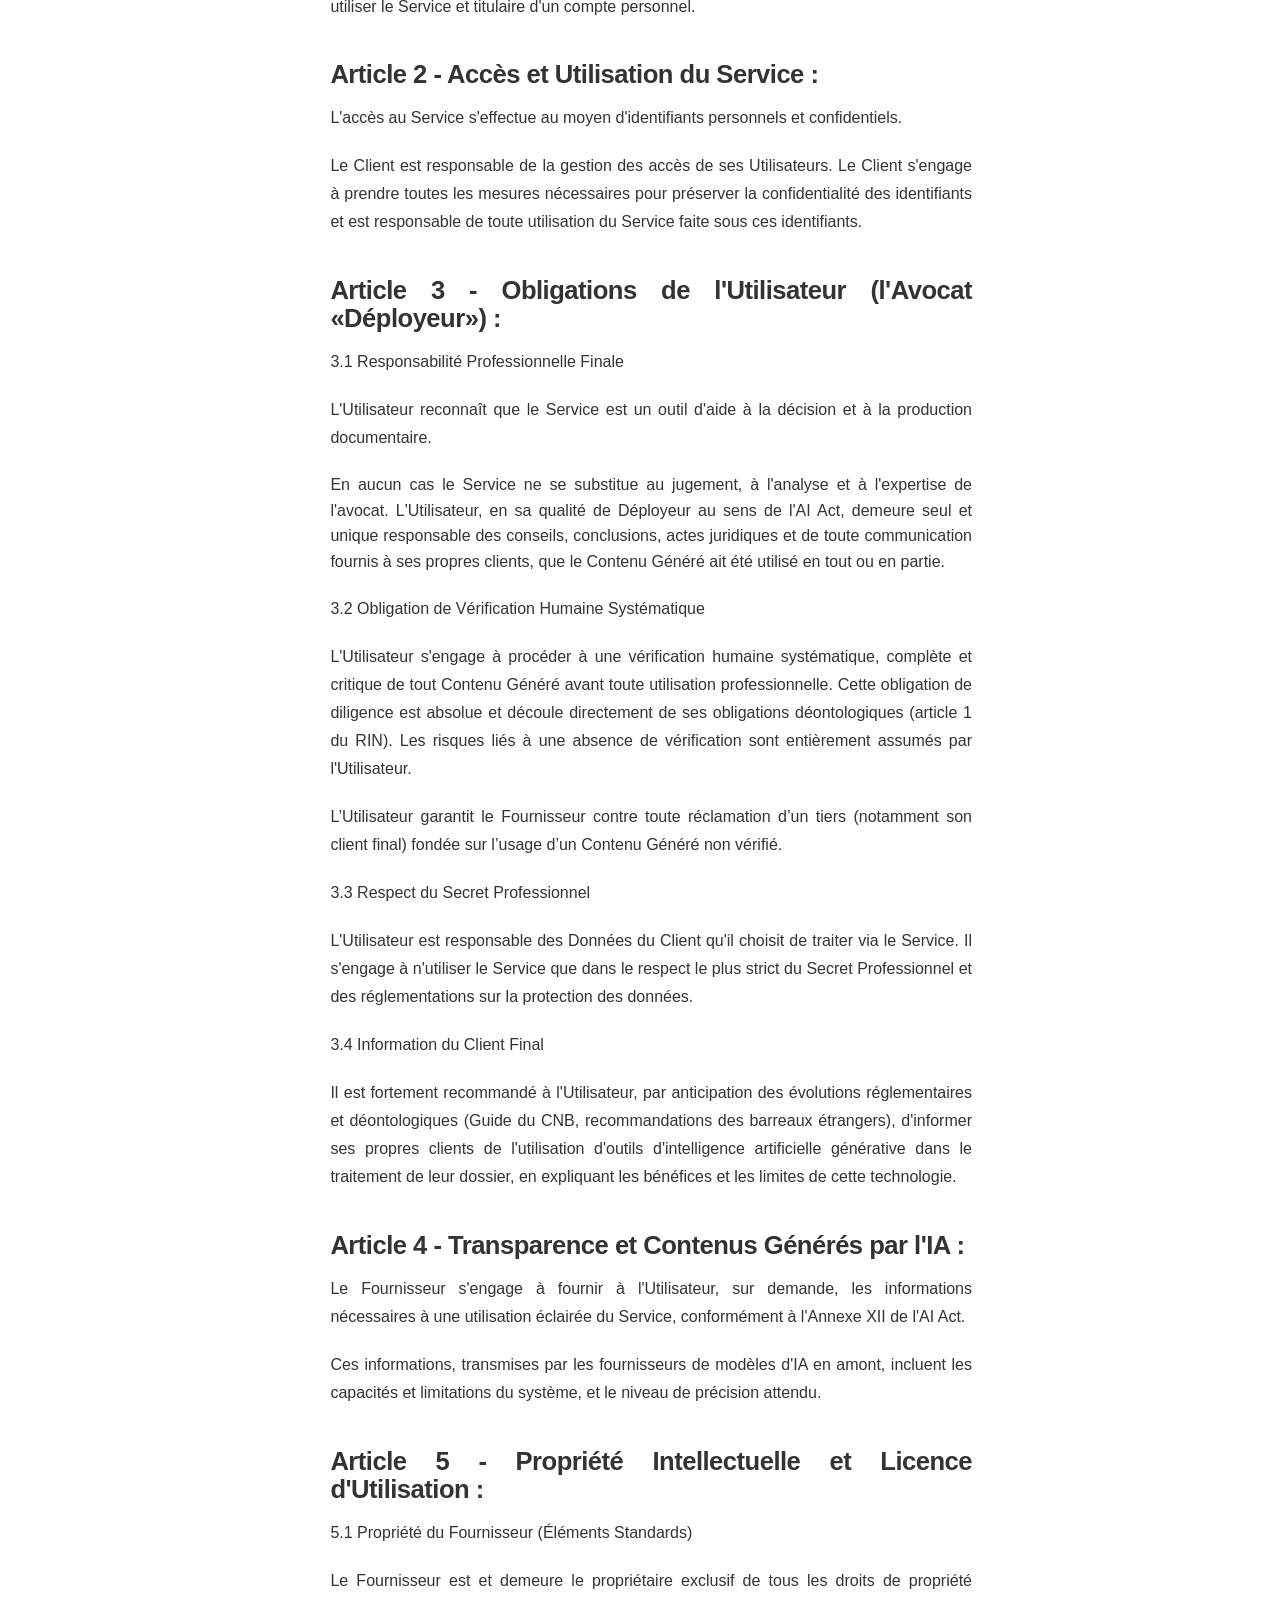
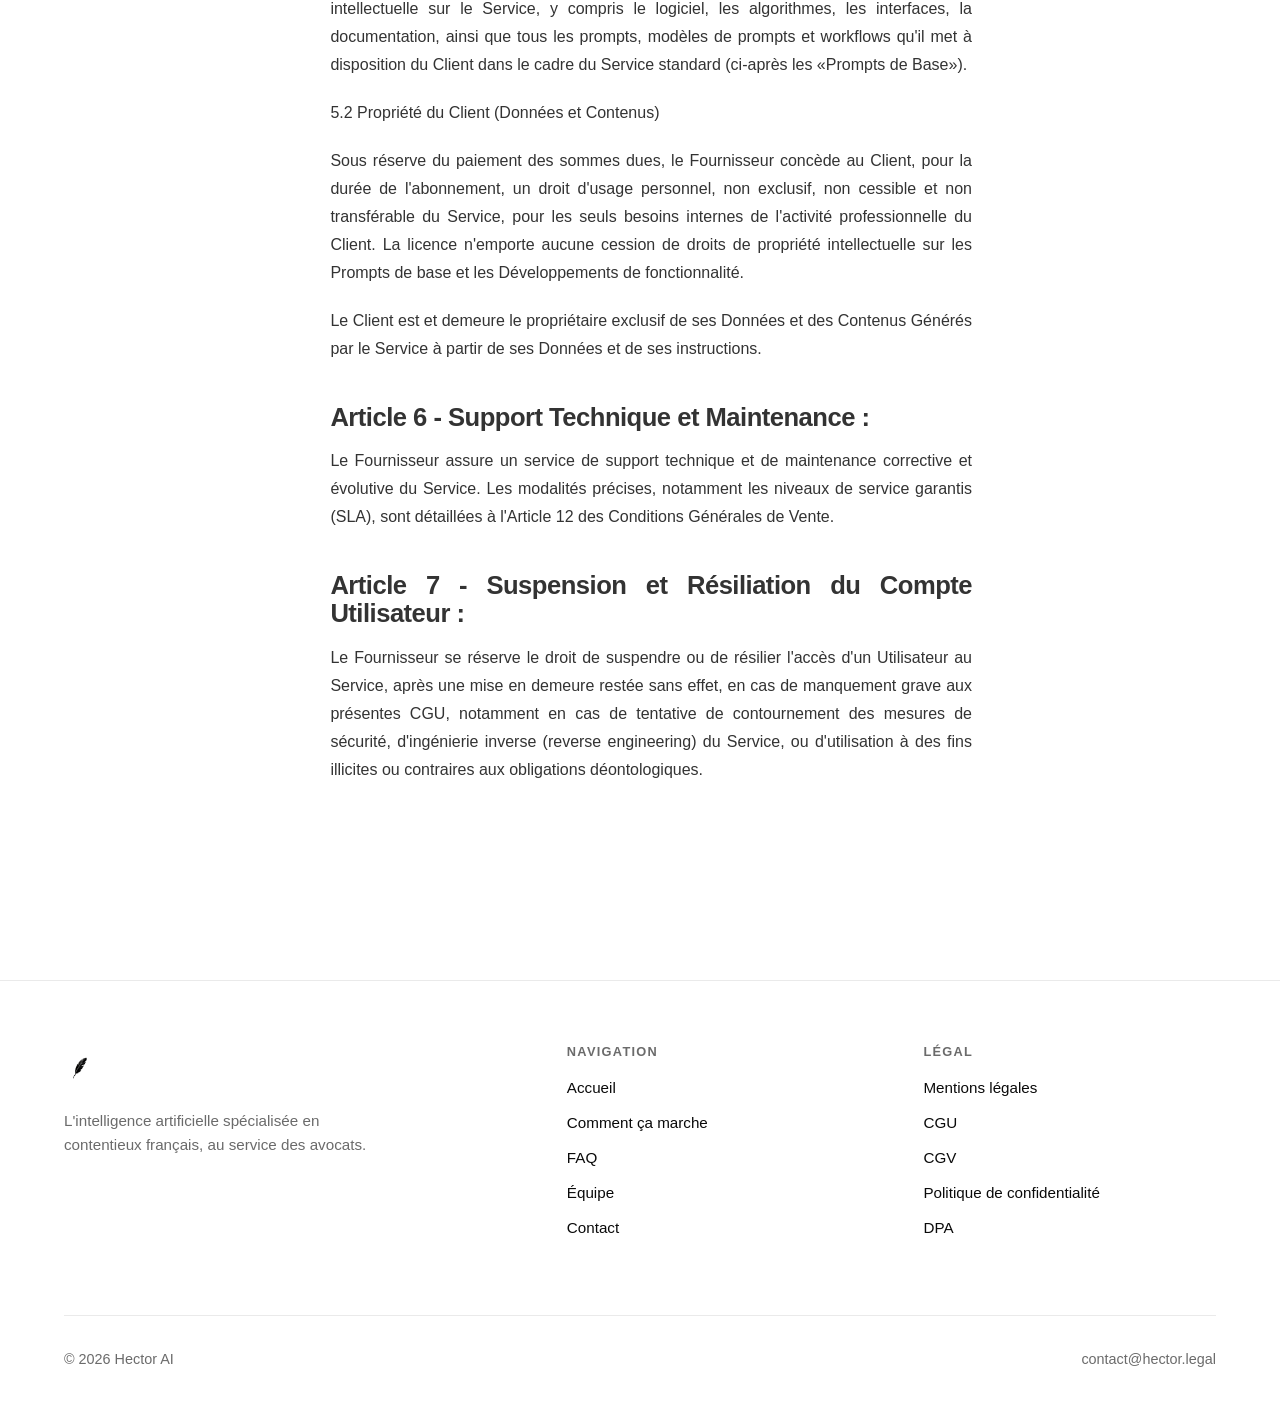
==== commit 69c87227: "Header : barre reduite (96 -> 64px) ; favicon = plume ; CSS v=28 Co-Authored-By: Claude Opus 4.8 (1M" ====
--- a/cgu.html
+++ b/cgu.html
@@ -8,8 +8,8 @@
 
   <link rel="preconnect" href="https://api.fontshare.com" crossorigin />
   <link rel="stylesheet" href="https://api.fontshare.com/v2/css?f[]=cabinet-grotesk@400,700&f[]=satoshi@500&display=swap" />
-  <link rel="stylesheet" href="css/styles.css?v=27" />
-  <link rel="icon" href="assets/img/logo.png?v=6" type="image/png" />
+  <link rel="stylesheet" href="css/styles.css?v=28" />
+  <link rel="icon" href="assets/img/plume.png?v=2" type="image/png" />
 </head>
 <body class="titres-gras">
 
--- a/css/styles.css
+++ b/css/styles.css
@@ -61,7 +61,7 @@
   --radius-md: 12px;
 
   /* --- Hauteur du header (sert à compenser le décalage des ancres) --- */
-  --header-height: 96px;
+  --header-height: 64px;
 
   /* --- Transitions douces réutilisées partout --- */
   --transition-fast: 0.2s ease;
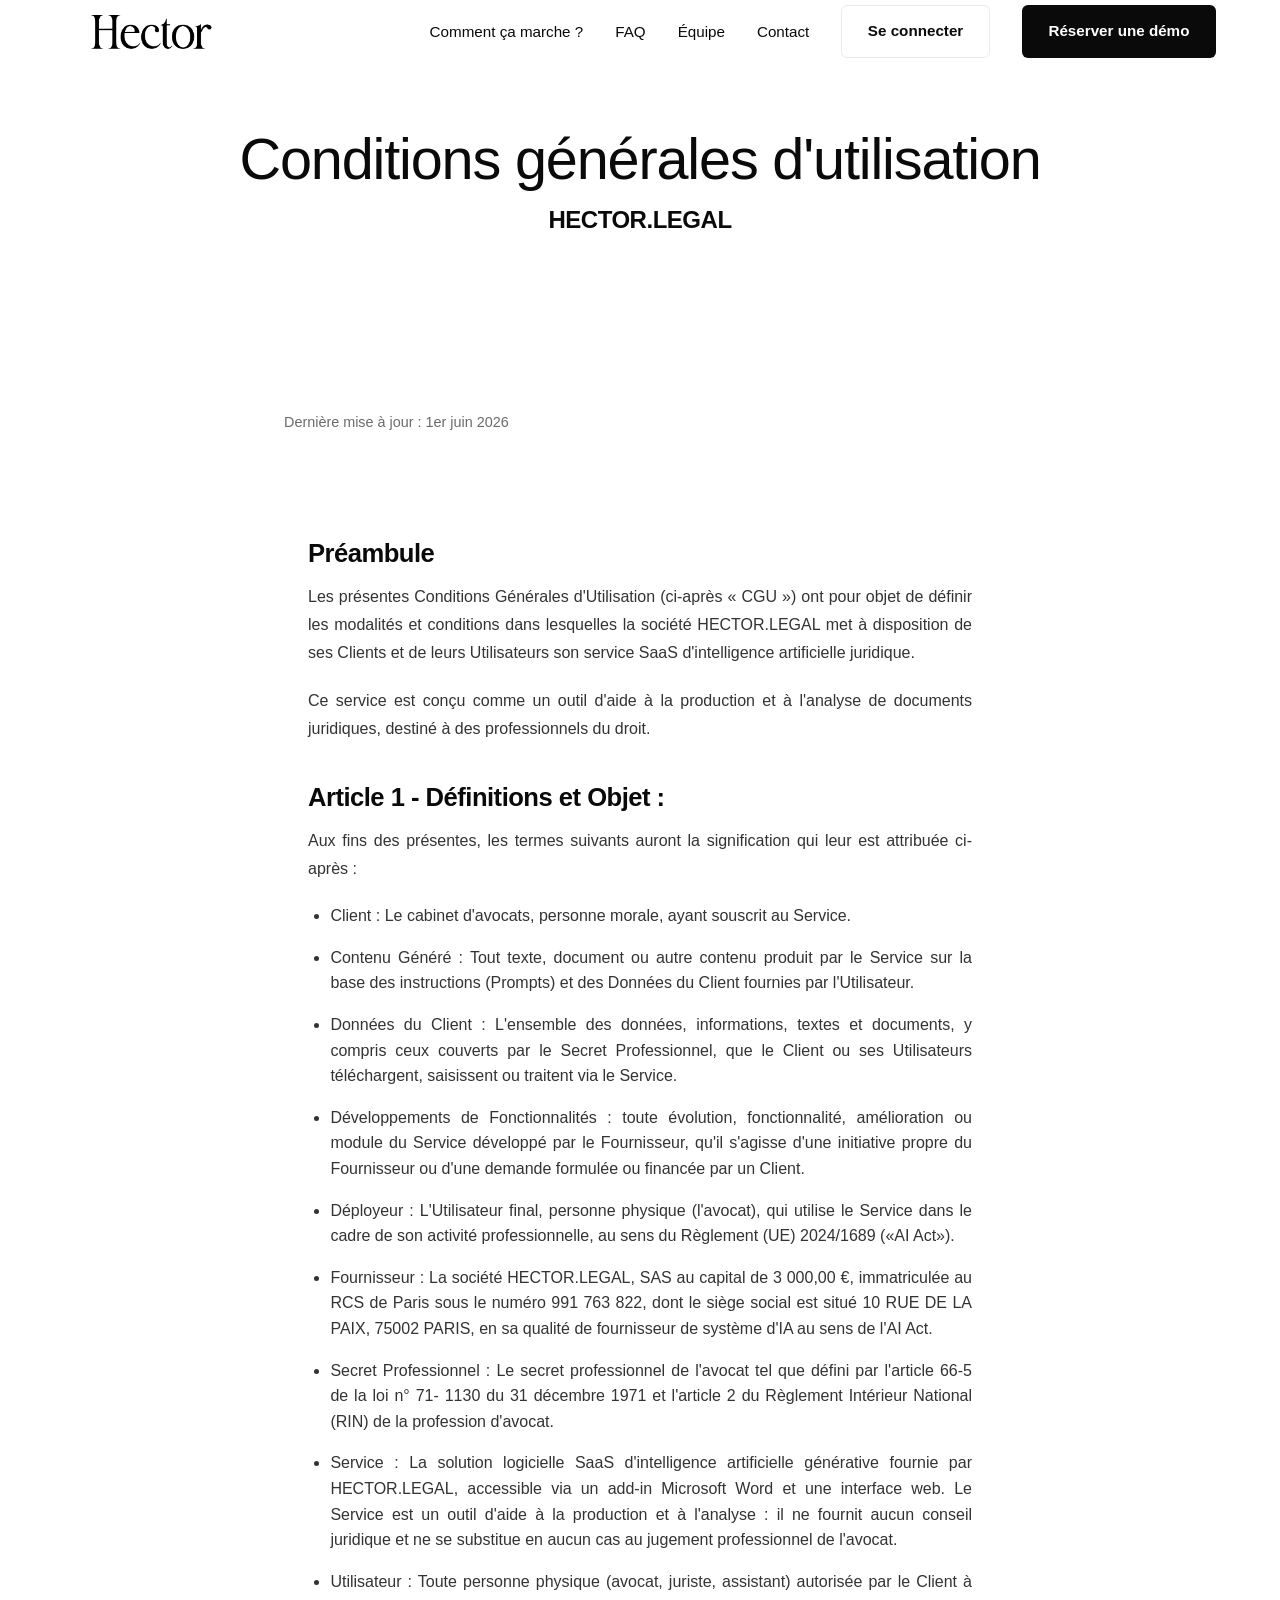
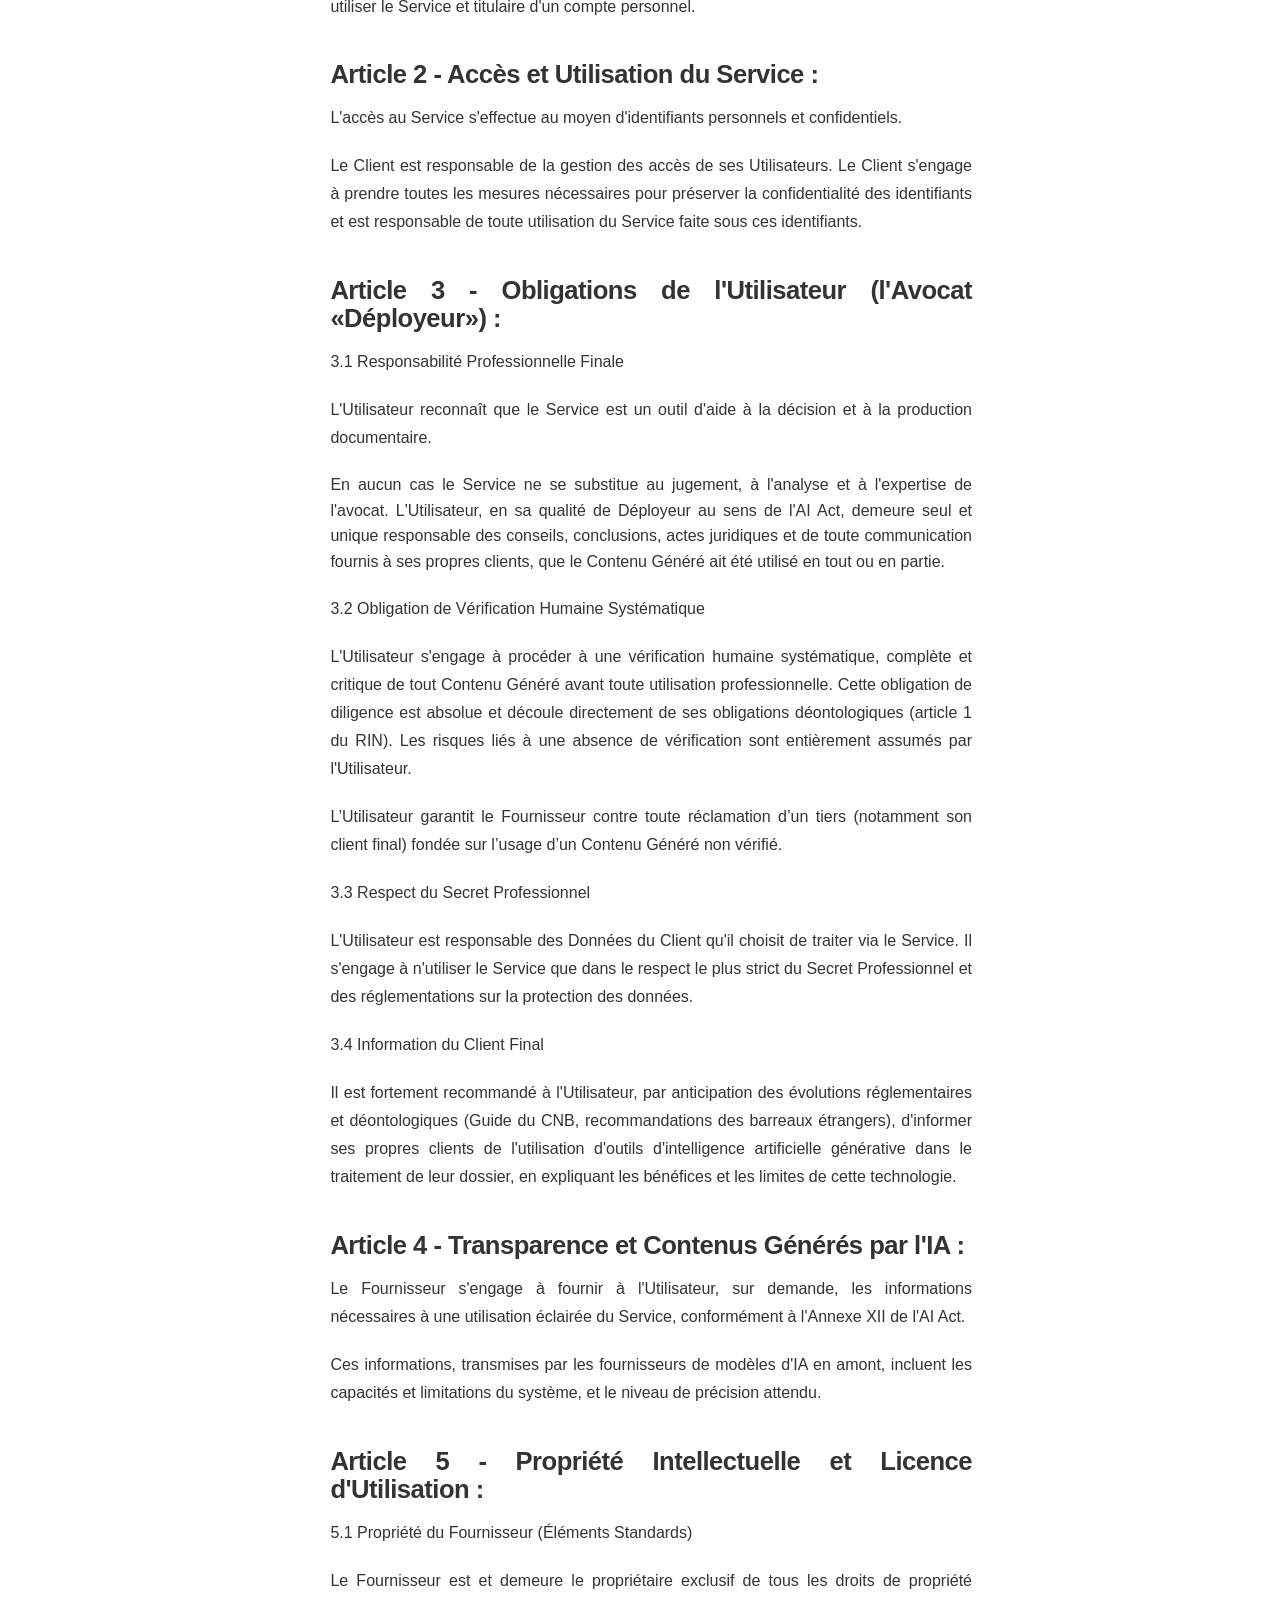
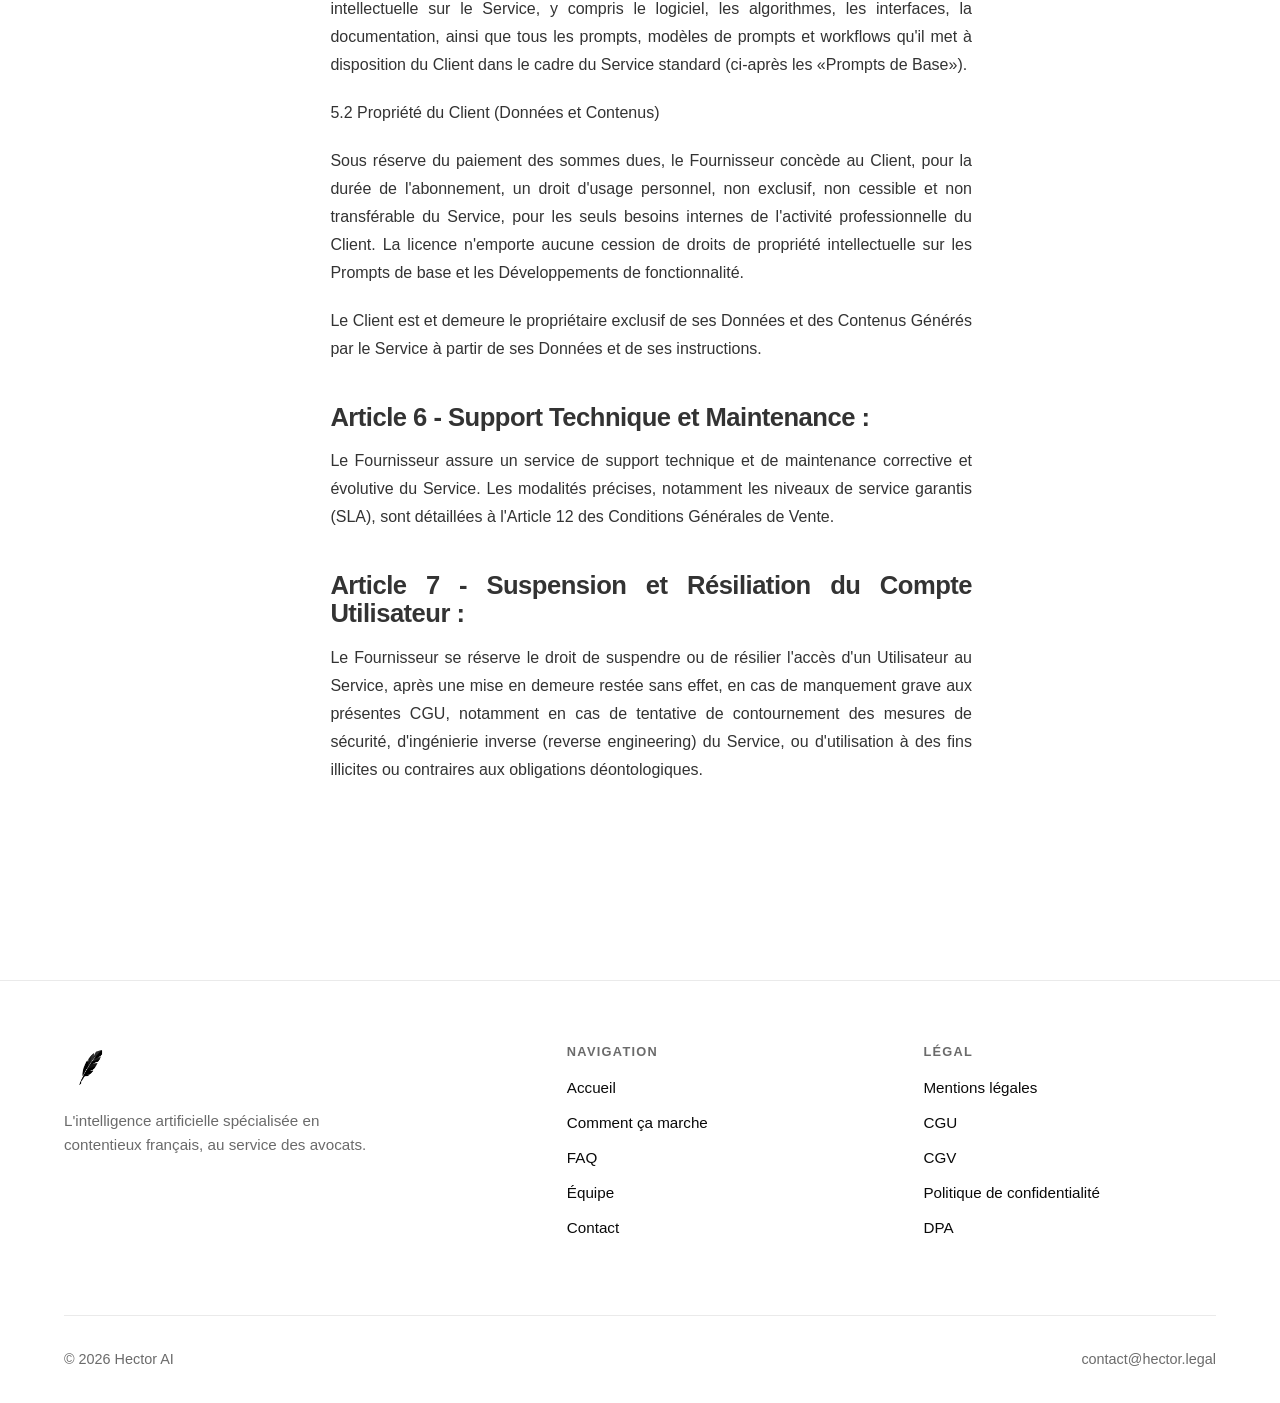
==== commit ccc0f4e4: "Favicon : nouvelle plume quasi carree (meilleur rendu en icone) + cache-buster v=3 (favicon + footer" ====
--- a/cgu.html
+++ b/cgu.html
@@ -9,7 +9,7 @@
   <link rel="preconnect" href="https://api.fontshare.com" crossorigin />
   <link rel="stylesheet" href="https://api.fontshare.com/v2/css?f[]=cabinet-grotesk@400,700&f[]=satoshi@500&display=swap" />
   <link rel="stylesheet" href="css/styles.css?v=28" />
-  <link rel="icon" href="assets/img/plume.png?v=2" type="image/png" />
+  <link rel="icon" href="assets/img/plume.png?v=3" type="image/png" />
 </head>
 <body class="titres-gras">
 
@@ -146,7 +146,7 @@
       <div class="footer-top">
         <div class="footer-brand">
           <a class="footer-logo" href="index.html" aria-label="Accueil Hector AI">
-            <img src="assets/img/plume.png?v=2" alt="Hector" />
+            <img src="assets/img/plume.png?v=3" alt="Hector" />
           </a>
           <p>L'intelligence artificielle spécialisée en contentieux français, au service des avocats.</p>
         </div>
--- a/css/styles.css
+++ b/css/styles.css
@@ -1112,6 +1112,34 @@
   font-size: 1.15rem;
 }
 
+/* --- Mise en page d'un axe : 3 points (gauche) + une vidéo en focus (droite) --- */
+.axis-layout {
+  display: grid;
+  /* Vidéo (droite) nettement plus large pour rester plus haute que les points */
+  grid-template-columns: 1fr 1.5fr;
+  gap: var(--space-lg);
+  align-items: start;
+}
+/* Les 3 points "en grand" (accordéon réutilisant les classes .faq-*) */
+.axis-points .faq-question {
+  font-size: clamp(1.1rem, 1.7vw, 1.5rem);
+  /* Espacement vertical resserré pour limiter la hauteur de la colonne */
+  padding-block: var(--space-sm);
+}
+.axis-points .faq-answer-inner {
+  font-size: 1.05rem;
+}
+/* La vidéo en focus occupe toute la colonne de droite */
+.axis-focus .usecase-video {
+  width: 100%;
+}
+@media (max-width: 900px) {
+  .axis-layout {
+    grid-template-columns: 1fr;
+    gap: var(--space-md);
+  }
+}
+
 /* Un cas d'usage = visuel + corps (numéro/titre/texte) */
 .usecase {
   display: grid;
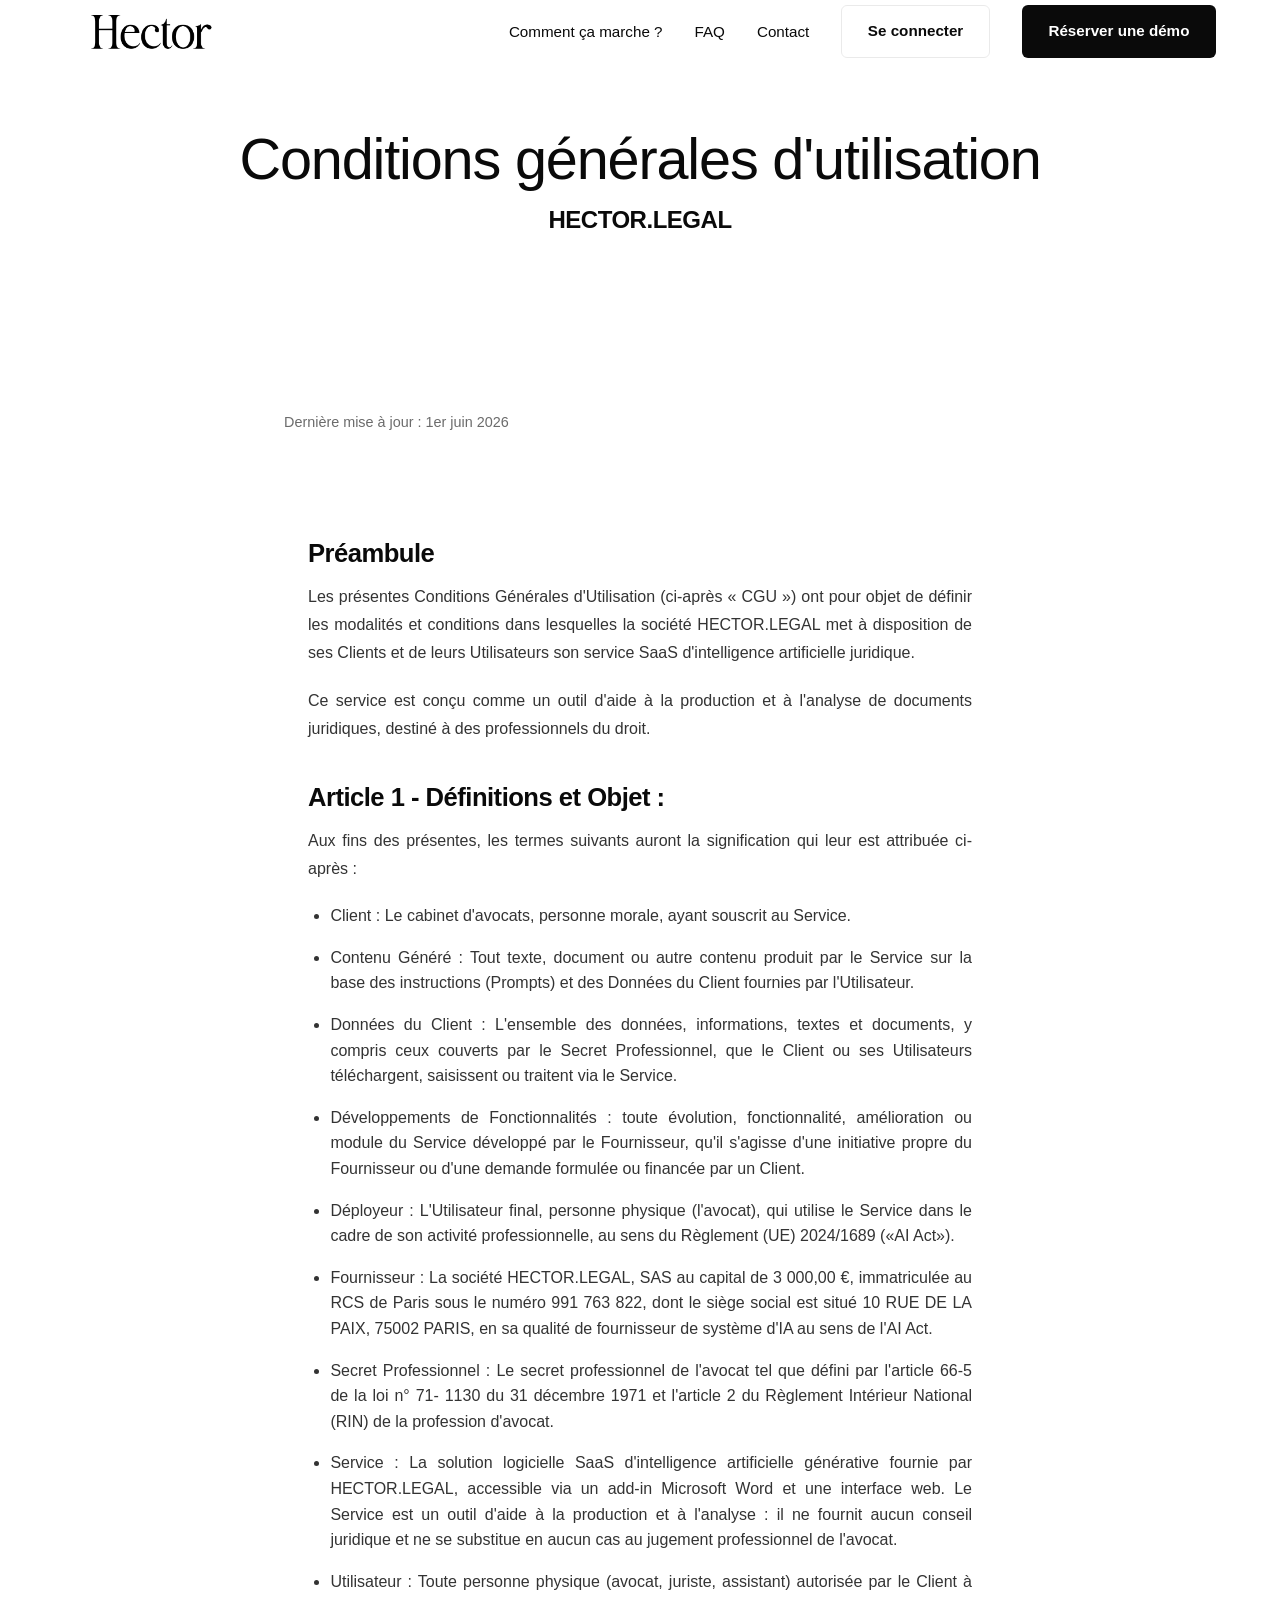
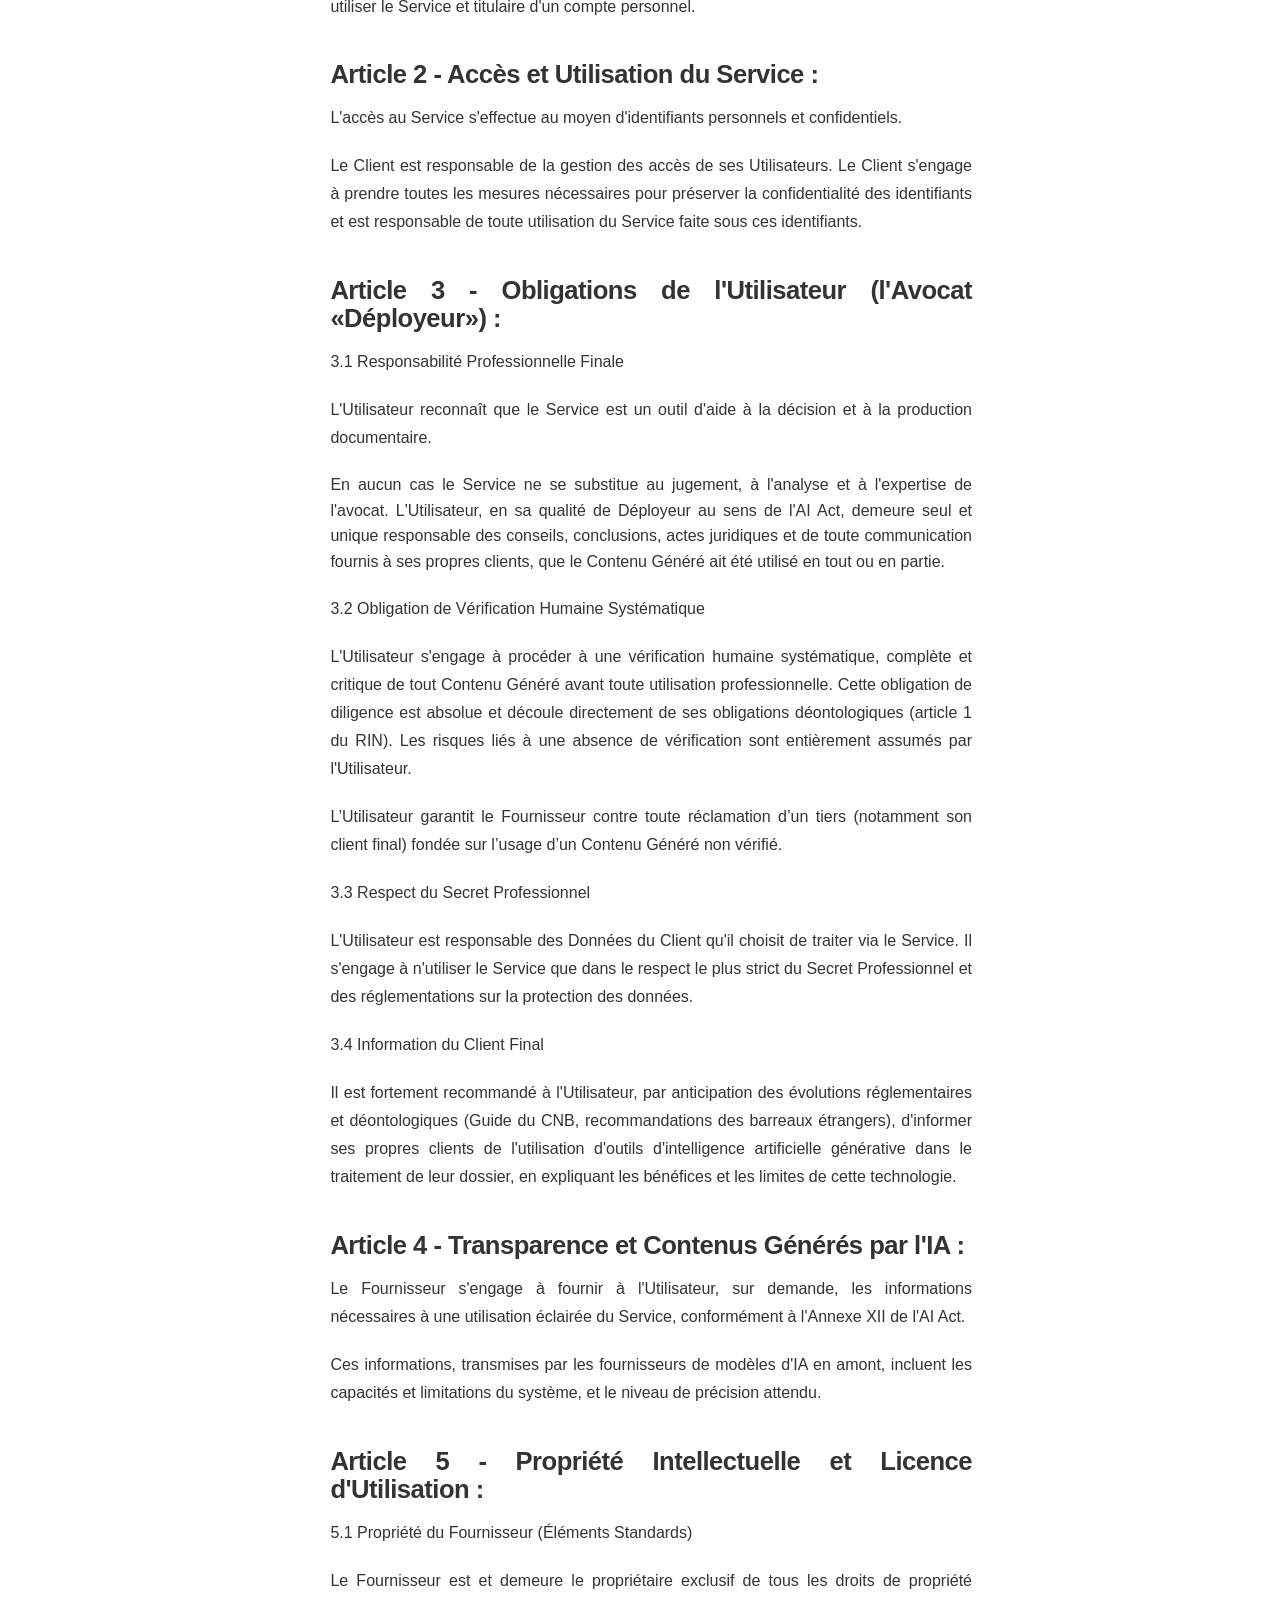
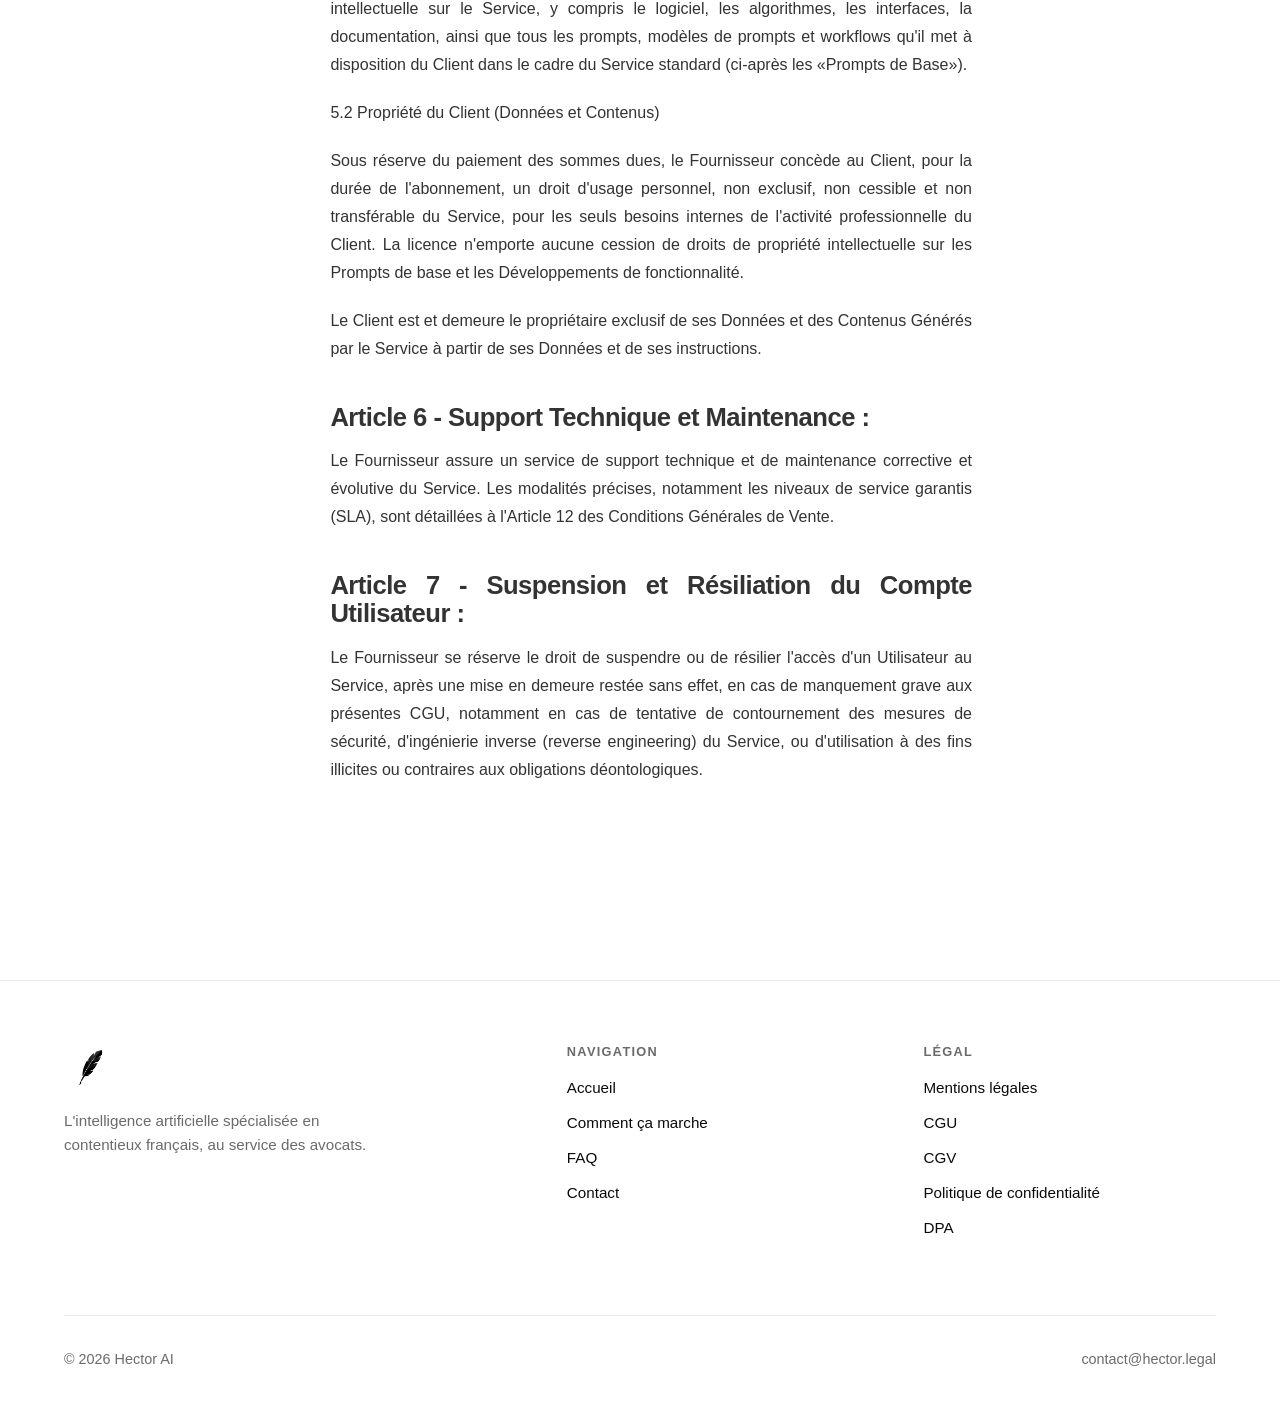
==== commit b9e4a9c5: "Avant lancement : masquer la page Equipe (liens header+footer commentes, reversibles) ; index vision" ====
--- a/cgu.html
+++ b/cgu.html
@@ -23,7 +23,7 @@
         <ul class="nav-links">
           <li><a href="comment-ca-marche.html">Comment ça marche ?</a></li>
           <li><a href="faq.html">FAQ</a></li>
-          <li><a href="equipe.html">Équipe</a></li>
+          <!-- Masqué jusqu'au lancement complet : <li><a href="equipe.html">Équipe</a></li> -->
           <li><a href="contact.html">Contact</a></li>
         </ul>
         <a class="btn btn-secondary" href="https://www.app.hector.legal/auth">Se connecter</a>
@@ -156,7 +156,7 @@
             <li><a href="index.html">Accueil</a></li>
             <li><a href="comment-ca-marche.html">Comment ça marche</a></li>
             <li><a href="faq.html">FAQ</a></li>
-            <li><a href="equipe.html">Équipe</a></li>
+            <!-- Masqué jusqu'au lancement complet : <li><a href="equipe.html">Équipe</a></li> -->
             <li><a href="contact.html">Contact</a></li>
           </ul>
         </div>
--- a/css/styles.css
+++ b/css/styles.css
@@ -960,6 +960,20 @@
   color: var(--color-text-muted);
   font-size: 1.1rem;
 }
+/* Mode temporaire SANS photo : on masque l'emplacement photo et on centre le
+   texte. Pour réafficher la photo plus tard, retirez la classe
+   "vision--text-only" sur la section <section class="section vision ..."> . */
+.vision--text-only .vision-photo {
+  display: none;
+}
+.vision--text-only .vision-grid {
+  grid-template-columns: 1fr;
+}
+.vision--text-only .vision-text {
+  text-align: center;
+  max-width: 760px;
+  margin: 0 auto;
+}
 @media (max-width: 900px) {
   .vision-grid {
     grid-template-columns: 1fr;
